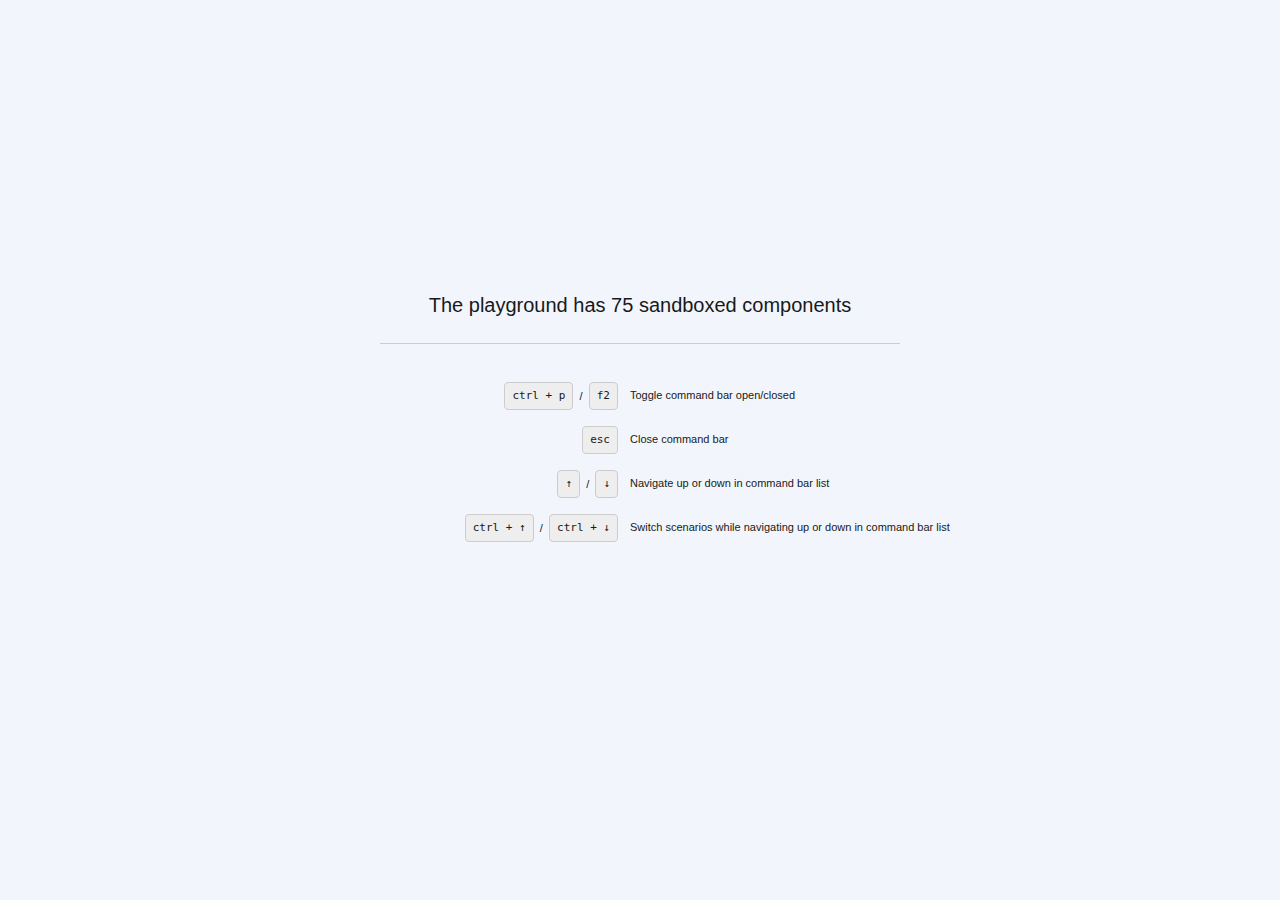
==== index.html @ bc9e176b "Very few files." ====
<!doctype html>
<html lang="en">
<head>
  <meta charset="utf-8">
  <title>HyperAnalysis</title>
  <base href="/">
  <meta name="viewport" content="width=device-width, initial-scale=1">
  <link rel="icon" type="image/x-icon" href="favicon.ico">
<link rel="stylesheet" href="styles.8447601041151b5f9703.css"></head>
<body class="mat-typography">
  <sgp-client-root></sgp-client-root>
<script src="runtime-es2015.0aa6ac2c20185da3904b.js" type="module"></script><script src="polyfills-es2015.1af6901a3f6eabd1901f.js" type="module"></script><script src="runtime-es5.d9209c611de2ffda9bab.js" nomodule></script><script src="polyfills-es5.841f0254848b43d83f77.js" nomodule></script><script src="main-es2015.170ff09599f9b5a8c7e7.js" type="module"></script><script src="main-es5.794067930bb0130ef8e1.js" nomodule></script></body>
</html>
---- styles.8447601041151b5f9703.css ----
@-webkit-keyframes cdk-text-field-autofill-start{/*!*/}@-webkit-keyframes cdk-text-field-autofill-end{/*!*/}.mat-fab.mat-accent,.mat-flat-button.mat-accent,.mat-mini-fab.mat-accent,.mat-raised-button.mat-accent{background-color:#ff4081}.mat-chip.mat-standard-chip.mat-chip-selected.mat-accent .mat-chip-remove{opacity:.4}.mat-datepicker-content.mat-accent .mat-calendar-body-today.mat-calendar-body-selected{box-shadow:inset 0 0 0 1px #fff}.mat-input-element{caret-color:#3f51b5;caret-color:#06c}.mat-accent .mat-input-element{caret-color:#ff4081}.mat-form-field-invalid .mat-input-element,.mat-warn .mat-input-element{caret-color:#f44336}.mat-progress-bar-background{fill:#c5cae9}.mat-progress-bar.mat-accent .mat-progress-bar-background{fill:#ff80ab;fill:#d7e1ff}.mat-progress-spinner circle,.mat-spinner circle{stroke:#3f51b5}.mat-progress-spinner.mat-accent circle,.mat-spinner.mat-accent circle{stroke:#ff4081}.mat-progress-spinner.mat-warn circle,.mat-spinner.mat-warn circle{stroke:#f44336}@font-face{font-family:"Material Icons";font-style:normal;font-weight:400;font-display:block;src:url(MaterialIcons.8286369c73f7c7765be2.ttf);src:url(MaterialIcons.57c4ce36971eea326ea8.woff2) format("woff2"),url(MaterialIcons.7298d6020101cb9ef42e.woff) format("woff"),url(MaterialIcons.8286369c73f7c7765be2.ttf) format("truetype")}@font-face{font-family:"Material Icons Outlined";font-style:normal;font-weight:400;font-display:block;src:url(MaterialIcons-Outlined.9ee4ea11f11291789586.ttf);src:url(MaterialIcons-Outlined.f8d6b2571048983570ce.woff2) format("woff2"),url(MaterialIcons-Outlined.c2e9d7f61a8c85e0aefc.woff) format("woff"),url(MaterialIcons-Outlined.9ee4ea11f11291789586.ttf) format("truetype")}@font-face{font-family:"Material Icons Round";font-style:normal;font-weight:400;font-display:block;src:url(MaterialIcons-Round.d19e65a481303a356c58.ttf);src:url(MaterialIcons-Round.45ad1b1cb310e392e76c.woff2) format("woff2"),url(MaterialIcons-Round.e732e223b532fe95ca40.woff) format("woff"),url(MaterialIcons-Round.d19e65a481303a356c58.ttf) format("truetype")}@font-face{font-family:"Material Icons Sharp";font-style:normal;font-weight:400;font-display:block;src:url(MaterialIcons-Sharp.b19cb20c43c5f1e9299f.ttf);src:url(MaterialIcons-Sharp.d061bd3c7361912f198d.woff2) format("woff2"),url(MaterialIcons-Sharp.66909157ae9c1cc17f4e.woff) format("woff"),url(MaterialIcons-Sharp.b19cb20c43c5f1e9299f.ttf) format("truetype")}@font-face{font-family:"Material Icons Two Tone";font-style:normal;font-weight:400;font-display:block;src:url(MaterialIcons-TwoTone.c85c086a39f9d0f9f425.ttf);src:url(MaterialIcons-TwoTone.be1a15043daeea1eb946.woff2) format("woff2"),url(MaterialIcons-TwoTone.2cd135959e522884d330.woff) format("woff"),url(MaterialIcons-TwoTone.c85c086a39f9d0f9f425.ttf) format("truetype")}.material-icons,.material-icons-outline,.material-icons-round,.material-icons-sharp,.material-icons-twotone{font-family:"Material Icons";font-weight:400;font-style:normal;font-size:24px;display:inline-block;line-height:1;text-transform:none;letter-spacing:normal;-ms-word-wrap:normal;word-wrap:normal;white-space:nowrap;direction:ltr;text-rendering:optimizeLegibility;-webkit-font-smoothing:antialiased;-moz-osx-font-smoothing:grayscale;position:relative}.material-icons-outline:before,.material-icons-round:before,.material-icons-sharp:before,.material-icons-twotone:before,.material-icons:before{position:absolute;left:0;right:0;top:0;bottom:0;opacity:.3}.material-icons-outline:after,.material-icons-round:after,.material-icons-sharp:after,.material-icons-twotone:after,.material-icons:after{opacity:1}.material-icons-outline{font-family:"Material Icons Outlined","Material Icons"}.material-icons-round{font-family:"Material Icons Round","Material Icons"}.material-icons-sharp{font-family:"Material Icons Sharp","Material Icons"}.material-icons-twotone{font-family:"Material Icons Two Tone","Material Icons"}.md-18{font-size:18px}.md-24{font-size:24px}.md-36{font-size:36px}.md-48{font-size:48px}.md-dark{color:rgba(0,0,0,.54)}.md-dark.md-inactive{color:rgba(0,0,0,.26)}.md-light{color:#fff}.md-light.md-inactive{color:rgba(255,255,255,.3)}.md-360:after{content:'\e000'}.md-3d_rotation:after{content:'\e001'}.md-4k:after{content:'\e002'}.md-4k:before{content:'\e003'}.md-ac_unit:after{content:'\e004'}.md-access_alarm:after{content:'\e005'}.md-access_alarm:before{content:'\e006'}.md-access_alarms:after{content:'\e007'}.md-access_alarms:before{content:'\e008'}.md-access_time:after{content:'\e009'}.md-access_time:before{content:'\e00a'}.md-accessibility:after{content:'\e00b'}.md-accessibility_new:after{content:'\e00c'}.md-accessible:after{content:'\e00d'}.md-accessible_forward:after{content:'\e00e'}.md-account_balance:after{content:'\e00f'}.md-account_balance:before{content:'\e010'}.md-account_balance_wallet:after{content:'\e011'}.md-account_balance_wallet:before{content:'\e012'}.md-account_box:after{content:'\e013'}.md-account_box:before{content:'\e014'}.md-account_circle:after{content:'\e015'}.md-account_circle:before{content:'\e016'}.md-account_tree:after{content:'\e017'}.md-account_tree:before{content:'\e018'}.md-adb:after{content:'\e019'}.md-add:after{content:'\e01a'}.md-add_a_photo:after{content:'\e01b'}.md-add_a_photo:before{content:'\e01c'}.md-add_alarm:after{content:'\e01d'}.md-add_alarm:before{content:'\e01e'}.md-add_alert:after{content:'\e01f'}.md-add_alert:before{content:'\e020'}.md-add_box:after{content:'\e021'}.md-add_box:before{content:'\e022'}.md-add_circle:after{content:'\e023'}.md-add_circle:before{content:'\e024'}.md-add_circle_outline:after{content:'\e025'}.md-add_comment:after{content:'\e026'}.md-add_comment:before{content:'\e027'}.md-add_location:after{content:'\e028'}.md-add_location:before{content:'\e029'}.md-add_photo_alternate:after{content:'\e02a'}.md-add_photo_alternate:before{content:'\e02b'}.md-add_shopping_cart:after{content:'\e02c'}.md-add_to_home_screen:after{content:'\e02d'}.md-add_to_photos:after{content:'\e02e'}.md-add_to_photos:before{content:'\e02f'}.md-add_to_queue:after{content:'\e030'}.md-add_to_queue:before{content:'\e031'}.md-adjust:after{content:'\e032'}.md-airline_seat_flat:after{content:'\e033'}.md-airline_seat_flat:before{content:'\e034'}.md-airline_seat_flat_angled:after{content:'\e035'}.md-airline_seat_flat_angled:before{content:'\e036'}.md-airline_seat_individual_suite:after{content:'\e037'}.md-airline_seat_individual_suite:before{content:'\e038'}.md-airline_seat_legroom_extra:after{content:'\e039'}.md-airline_seat_legroom_normal:after{content:'\e03a'}.md-airline_seat_legroom_reduced:after{content:'\e03b'}.md-airline_seat_recline_extra:after{content:'\e03c'}.md-airline_seat_recline_normal:after{content:'\e03d'}.md-airplanemode_active:after{content:'\e03e'}.md-airplanemode_inactive:after{content:'\e03f'}.md-airplay:after{content:'\e040'}.md-airport_shuttle:after{content:'\e041'}.md-airport_shuttle:before{content:'\e042'}.md-alarm:after{content:'\e043'}.md-alarm:before{content:'\e044'}.md-alarm_add:after{content:'\e045'}.md-alarm_add:before{content:'\e046'}.md-alarm_off:after{content:'\e047'}.md-alarm_on:after{content:'\e048'}.md-alarm_on:before{content:'\e049'}.md-album:after{content:'\e04a'}.md-album:before{content:'\e04b'}.md-all_inbox:after{content:'\e04c'}.md-all_inbox:before{content:'\e04d'}.md-all_inclusive:after{content:'\e04e'}.md-all_out:after{content:'\e04f'}.md-all_out:before{content:'\e050'}.md-alternate_email:after{content:'\e051'}.md-amp_stories:after{content:'\e053'}.md-amp_stories:before{content:'\e054'}.md-android:after{content:'\e055'}.md-announcement:after{content:'\e056'}.md-announcement:before{content:'\e057'}.md-apartment:after{content:'\e058'}.md-apps:after{content:'\e059'}.md-archive:after{content:'\e05a'}.md-archive:before{content:'\e05b'}.md-arrow_back:after{content:'\e05c'}.md-arrow_back_ios:after{content:'\e05d'}.md-arrow_downward:after{content:'\e05e'}.md-arrow_drop_down:after{content:'\e05f'}.md-arrow_drop_down_circle:after{content:'\e060'}.md-arrow_drop_down_circle:before{content:'\e061'}.md-arrow_drop_up:after{content:'\e062'}.md-arrow_forward:after{content:'\e063'}.md-arrow_forward_ios:after{content:'\e064'}.md-arrow_left:after{content:'\e065'}.md-arrow_right:after{content:'\e066'}.md-arrow_right_alt:after{content:'\e067'}.md-arrow_upward:after{content:'\e068'}.md-art_track:after{content:'\e069'}.md-aspect_ratio:after{content:'\e06a'}.md-aspect_ratio:before{content:'\e06b'}.md-assessment:after{content:'\e06c'}.md-assessment:before{content:'\e06d'}.md-assignment:after{content:'\e06e'}.md-assignment:before{content:'\e06f'}.md-assignment_ind:after{content:'\e070'}.md-assignment_ind:before{content:'\e071'}.md-assignment_late:after{content:'\e072'}.md-assignment_late:before{content:'\e073'}.md-assignment_return:after{content:'\e074'}.md-assignment_return:before{content:'\e075'}.md-assignment_returned:after{content:'\e076'}.md-assignment_returned:before{content:'\e077'}.md-assignment_turned_in:after{content:'\e078'}.md-assignment_turned_in:before{content:'\e079'}.md-assistant:after{content:'\e07a'}.md-assistant:before{content:'\e07b'}.md-assistant_photo:after{content:'\e07c'}.md-assistant_photo:before{content:'\e07d'}.md-atm:after{content:'\e07e'}.md-attach_file:after{content:'\e07f'}.md-attach_money:after{content:'\e080'}.md-attachment:after{content:'\e081'}.md-audiotrack:after{content:'\e082'}.md-audiotrack:before{content:'\e083'}.md-autorenew:after{content:'\e084'}.md-av_timer:after{content:'\e085'}.md-backspace:after{content:'\e086'}.md-backspace:before{content:'\e087'}.md-backup:after{content:'\e088'}.md-backup:before{content:'\e089'}.md-ballot:after{content:'\e08a'}.md-ballot:before{content:'\e08b'}.md-bar_chart:after{content:'\e08c'}.md-barcode:after{content:'\e08d'}.md-bathtub:after{content:'\e08e'}.md-bathtub:before{content:'\e08f'}.md-battery_20:after{content:'\e090'}.md-battery_20:before{content:'\e091'}.md-battery_30:after{content:'\e092'}.md-battery_30:before{content:'\e093'}.md-battery_50:after{content:'\e094'}.md-battery_50:before{content:'\e095'}.md-battery_60:after{content:'\e096'}.md-battery_60:before{content:'\e097'}.md-battery_80:after{content:'\e098'}.md-battery_80:before{content:'\e099'}.md-battery_90:after{content:'\e09a'}.md-battery_90:before{content:'\e09b'}.md-battery_alert:after{content:'\e09c'}.md-battery_charging_20:after{content:'\e09d'}.md-battery_charging_20:before{content:'\e09e'}.md-battery_charging_30:after{content:'\e09f'}.md-battery_charging_30:before{content:'\e0a0'}.md-battery_charging_50:after{content:'\e0a1'}.md-battery_charging_50:before{content:'\e0a2'}.md-battery_charging_60:after{content:'\e0a3'}.md-battery_charging_60:before{content:'\e0a4'}.md-battery_charging_80:after{content:'\e0a5'}.md-battery_charging_80:before{content:'\e0a6'}.md-battery_charging_90:after{content:'\e0a7'}.md-battery_charging_90:before{content:'\e0a8'}.md-battery_charging_full:after{content:'\e0a9'}.md-battery_full:after{content:'\e0aa'}.md-battery_std:after{content:'\e0ab'}.md-battery_unknown:after{content:'\e0ac'}.md-beach_access:after{content:'\e0ad'}.md-beach_access:before{content:'\e0ae'}.md-beenhere:after{content:'\e0af'}.md-beenhere:before{content:'\e0b0'}.md-block:after{content:'\e0b1'}.md-bluetooth:after{content:'\e0b2'}.md-bluetooth_audio:after{content:'\e0b3'}.md-bluetooth_connected:after{content:'\e0b4'}.md-bluetooth_disabled:after{content:'\e0b5'}.md-bluetooth_searching:after{content:'\e0b6'}.md-blur_circular:after{content:'\e0b7'}.md-blur_linear:after{content:'\e0b8'}.md-blur_off:after{content:'\e0b9'}.md-blur_on:after{content:'\e0ba'}.md-book:after{content:'\e0bb'}.md-book:before{content:'\e0bc'}.md-bookmark:after{content:'\e0bd'}.md-bookmark:before{content:'\e0be'}.md-bookmark_border:after{content:'\e0bf'}.md-bookmarks:after{content:'\e0c0'}.md-bookmarks:before{content:'\e0c1'}.md-border_all:after{content:'\e0c2'}.md-border_bottom:after{content:'\e0c3'}.md-border_clear:after{content:'\e0c4'}.md-border_color:after{content:'\e0c5'}.md-border_color:before{content:'\e0c6'}.md-border_horizontal:after{content:'\e0c7'}.md-border_inner:after{content:'\e0c8'}.md-border_left:after{content:'\e0c9'}.md-border_outer:after{content:'\e0ca'}.md-border_right:after{content:'\e0cb'}.md-border_style:after{content:'\e0cc'}.md-border_top:after{content:'\e0cd'}.md-border_vertical:after{content:'\e0ce'}.md-branding_watermark:after{content:'\e0cf'}.md-branding_watermark:before{content:'\e0d0'}.md-brightness_1:after{content:'\e0d1'}.md-brightness_1:before{content:'\e0d2'}.md-brightness_2:after{content:'\e0d3'}.md-brightness_2:before{content:'\e0d4'}.md-brightness_3:after{content:'\e0d5'}.md-brightness_3:before{content:'\e0d6'}.md-brightness_4:after{content:'\e0d7'}.md-brightness_4:before{content:'\e0d8'}.md-brightness_5:after{content:'\e0d9'}.md-brightness_5:before{content:'\e0da'}.md-brightness_6:after{content:'\e0db'}.md-brightness_6:before{content:'\e0dc'}.md-brightness_7:after{content:'\e0dd'}.md-brightness_7:before{content:'\e0de'}.md-brightness_auto:after{content:'\e0df'}.md-brightness_auto:before{content:'\e0e0'}.md-brightness_high:after{content:'\e0e1'}.md-brightness_high:before{content:'\e0e2'}.md-brightness_low:after{content:'\e0e3'}.md-brightness_low:before{content:'\e0e4'}.md-brightness_medium:after{content:'\e0e5'}.md-brightness_medium:before{content:'\e0e6'}.md-broken_image:after{content:'\e0e7'}.md-broken_image:before{content:'\e0e8'}.md-brush:after{content:'\e0e9'}.md-brush:before{content:'\e0ea'}.md-bubble_chart:after{content:'\e0eb'}.md-bubble_chart:before{content:'\e0ec'}.md-bug_report:after{content:'\e0ed'}.md-bug_report:before{content:'\e0ee'}.md-build:after{content:'\e0ef'}.md-build:before{content:'\e0f0'}.md-burst_mode:after{content:'\e0f1'}.md-burst_mode:before{content:'\e0f2'}.md-business:after{content:'\e0f3'}.md-business:before{content:'\e0f4'}.md-business_center:after{content:'\e0f5'}.md-business_center:before{content:'\e0f6'}.md-cached:after{content:'\e0f7'}.md-cake:after{content:'\e0f8'}.md-cake:before{content:'\e0f9'}.md-calendar_today:after{content:'\e0fa'}.md-calendar_today:before{content:'\e0fb'}.md-calendar_view_day:after{content:'\e0fc'}.md-calendar_view_day:before{content:'\e0fd'}.md-call:after{content:'\e0fe'}.md-call:before{content:'\e0ff'}.md-call_end:after{content:'\e100'}.md-call_end:before{content:'\e101'}.md-call_made:after{content:'\e102'}.md-call_merge:after{content:'\e103'}.md-call_missed:after{content:'\e104'}.md-call_missed_outgoing:after{content:'\e105'}.md-call_received:after{content:'\e106'}.md-call_split:after{content:'\e107'}.md-call_to_action:after{content:'\e108'}.md-call_to_action:before{content:'\e109'}.md-camera:after{content:'\e10a'}.md-camera:before{content:'\e10b'}.md-camera_alt:after{content:'\e10c'}.md-camera_alt:before{content:'\e10d'}.md-camera_enhance:after{content:'\e10e'}.md-camera_enhance:before{content:'\e10f'}.md-camera_front:after{content:'\e110'}.md-camera_front:before{content:'\e111'}.md-camera_rear:after{content:'\e112'}.md-camera_rear:before{content:'\e113'}.md-camera_roll:after{content:'\e114'}.md-camera_roll:before{content:'\e115'}.md-cancel:after{content:'\e116'}.md-cancel:before{content:'\e117'}.md-cancel_presentation:after{content:'\e118'}.md-cancel_presentation:before{content:'\e119'}.md-cancel_schedule_send:after{content:'\e11a'}.md-cancel_schedule_send:before{content:'\e11b'}.md-card_giftcard:after{content:'\e11c'}.md-card_giftcard:before{content:'\e11d'}.md-card_membership:after{content:'\e11e'}.md-card_membership:before{content:'\e11f'}.md-card_travel:after{content:'\e120'}.md-card_travel:before{content:'\e121'}.md-casino:after{content:'\e122'}.md-casino:before{content:'\e123'}.md-cast:after{content:'\e124'}.md-cast_connected:after{content:'\e125'}.md-cast_connected:before{content:'\e126'}.md-cast_for_education:after{content:'\e127'}.md-category:after{content:'\e128'}.md-category:before{content:'\e129'}.md-cell_wifi:after{content:'\e12a'}.md-cell_wifi:before{content:'\e12b'}.md-center_focus_strong:after{content:'\e12c'}.md-center_focus_strong:before{content:'\e12d'}.md-center_focus_weak:after{content:'\e12e'}.md-center_focus_weak:before{content:'\e12f'}.md-change_history:after{content:'\e130'}.md-change_history:before{content:'\e131'}.md-chat:after{content:'\e132'}.md-chat:before{content:'\e133'}.md-chat_bubble:after{content:'\e134'}.md-chat_bubble:before{content:'\e135'}.md-chat_bubble_outline:after{content:'\e136'}.md-check:after{content:'\e137'}.md-check_box:after{content:'\e138'}.md-check_box:before{content:'\e139'}.md-check_box_outline_blank:after{content:'\e13a'}.md-check_circle:after{content:'\e13b'}.md-check_circle:before{content:'\e13c'}.md-check_circle_outline:after{content:'\e13d'}.md-chevron_left:after{content:'\e13e'}.md-chevron_right:after{content:'\e13f'}.md-child_care:after{content:'\e140'}.md-child_care:before{content:'\e141'}.md-child_friendly:after{content:'\e142'}.md-child_friendly:before{content:'\e143'}.md-chrome_reader_mode:after{content:'\e144'}.md-chrome_reader_mode:before{content:'\e145'}.md-class:after{content:'\e146'}.md-class:before{content:'\e147'}.md-clear:after{content:'\e148'}.md-clear_all:after{content:'\e149'}.md-close:after{content:'\e14a'}.md-closed_caption:after{content:'\e14b'}.md-closed_caption:before{content:'\e14c'}.md-cloud:after{content:'\e14d'}.md-cloud:before{content:'\e14e'}.md-cloud_circle:after{content:'\e14f'}.md-cloud_circle:before{content:'\e150'}.md-cloud_done:after{content:'\e151'}.md-cloud_done:before{content:'\e152'}.md-cloud_download:after{content:'\e153'}.md-cloud_download:before{content:'\e154'}.md-cloud_off:after{content:'\e155'}.md-cloud_off:before{content:'\e156'}.md-cloud_queue:after{content:'\e157'}.md-cloud_queue:before{content:'\e158'}.md-cloud_upload:after{content:'\e159'}.md-cloud_upload:before{content:'\e15a'}.md-code:after{content:'\e15b'}.md-collections:after{content:'\e15c'}.md-collections:before{content:'\e15d'}.md-collections_bookmark:after{content:'\e15e'}.md-collections_bookmark:before{content:'\e15f'}.md-color_lens:after{content:'\e160'}.md-color_lens:before{content:'\e161'}.md-colorize:after{content:'\e162'}.md-colorize:before{content:'\e163'}.md-comment:after{content:'\e164'}.md-comment:before{content:'\e165'}.md-commute:after{content:'\e166'}.md-compare:after{content:'\e167'}.md-compare:before{content:'\e168'}.md-compare_arrows:after{content:'\e169'}.md-compass_calibration:after{content:'\e16a'}.md-compass_calibration:before{content:'\e16b'}.md-computer:after{content:'\e16c'}.md-computer:before{content:'\e16d'}.md-confirmation_number:after{content:'\e16e'}.md-confirmation_number:before{content:'\e16f'}.md-contact_mail:after{content:'\e170'}.md-contact_mail:before{content:'\e171'}.md-contact_phone:after{content:'\e172'}.md-contact_phone:before{content:'\e173'}.md-contact_support:after{content:'\e174'}.md-contact_support:before{content:'\e175'}.md-contactless:after{content:'\e176'}.md-contactless:before{content:'\e177'}.md-contacts:after{content:'\e178'}.md-contacts:before{content:'\e179'}.md-content_copy:after{content:'\e17a'}.md-content_copy:before{content:'\e17b'}.md-content_cut:after{content:'\e17c'}.md-content_cut:before{content:'\e17d'}.md-content_paste:after{content:'\e17e'}.md-content_paste:before{content:'\e17f'}.md-control_camera:after{content:'\e180'}.md-control_point:after{content:'\e181'}.md-control_point:before{content:'\e182'}.md-control_point_duplicate:after{content:'\e183'}.md-control_point_duplicate:before{content:'\e184'}.md-copyright:after{content:'\e185'}.md-copyright:before{content:'\e186'}.md-create:after{content:'\e187'}.md-create:before{content:'\e188'}.md-create_new_folder:after{content:'\e189'}.md-create_new_folder:before{content:'\e18a'}.md-credit_card:after{content:'\e18b'}.md-credit_card:before{content:'\e18c'}.md-crop:after{content:'\e18d'}.md-crop_16_9:after{content:'\e18e'}.md-crop_3_2:after{content:'\e18f'}.md-crop_5_4:after{content:'\e190'}.md-crop_7_5:after{content:'\e191'}.md-crop_din:after{content:'\e192'}.md-crop_free:after{content:'\e193'}.md-crop_landscape:after{content:'\e194'}.md-crop_original:after{content:'\e195'}.md-crop_portrait:after{content:'\e196'}.md-crop_rotate:after{content:'\e197'}.md-crop_square:after{content:'\e198'}.md-dashboard:after{content:'\e199'}.md-dashboard:before{content:'\e19a'}.md-data_usage:after{content:'\e19b'}.md-date_range:after{content:'\e19c'}.md-date_range:before{content:'\e19d'}.md-deck:after{content:'\e19e'}.md-deck:before{content:'\e19f'}.md-dehaze:after{content:'\e1a0'}.md-delete:after{content:'\e1a1'}.md-delete:before{content:'\e1a2'}.md-delete_forever:after{content:'\e1a3'}.md-delete_forever:before{content:'\e1a4'}.md-delete_outline:after{content:'\e1a5'}.md-delete_sweep:after{content:'\e1a6'}.md-delete_sweep:before{content:'\e1a7'}.md-departure_board:after{content:'\e1a8'}.md-departure_board:before{content:'\e1a9'}.md-description:after{content:'\e1aa'}.md-description:before{content:'\e1ab'}.md-desktop_access_disabled:after{content:'\e1ac'}.md-desktop_access_disabled:before{content:'\e1ad'}.md-desktop_mac:after{content:'\e1ae'}.md-desktop_mac:before{content:'\e1af'}.md-desktop_windows:after{content:'\e1b0'}.md-desktop_windows:before{content:'\e1b1'}.md-details:after{content:'\e1b2'}.md-details:before{content:'\e1b3'}.md-developer_board:after{content:'\e1b4'}.md-developer_board:before{content:'\e1b5'}.md-developer_mode:after{content:'\e1b6'}.md-device_hub:after{content:'\e1b7'}.md-device_unknown:after{content:'\e1b8'}.md-device_unknown:before{content:'\e1b9'}.md-devices:after{content:'\e1ba'}.md-devices:before{content:'\e1bb'}.md-devices_other:after{content:'\e1bc'}.md-devices_other:before{content:'\e1bd'}.md-dialer_sip:after{content:'\e1be'}.md-dialer_sip:before{content:'\e1bf'}.md-dialpad:after{content:'\e1c0'}.md-directions:after{content:'\e1c1'}.md-directions:before{content:'\e1c2'}.md-directions_bike:after{content:'\e1c3'}.md-directions_boat:after{content:'\e1c4'}.md-directions_boat:before{content:'\e1c5'}.md-directions_bus:after{content:'\e1c6'}.md-directions_bus:before{content:'\e1c7'}.md-directions_car:after{content:'\e1c8'}.md-directions_car:before{content:'\e1c9'}.md-directions_railway:after{content:'\e1ca'}.md-directions_railway:before{content:'\e1cb'}.md-directions_run:after{content:'\e1cc'}.md-directions_subway:after{content:'\e1cd'}.md-directions_subway:before{content:'\e1ce'}.md-directions_transit:after{content:'\e1cf'}.md-directions_transit:before{content:'\e1d0'}.md-directions_walk:after{content:'\e1d1'}.md-disc_full:after{content:'\e1d2'}.md-disc_full:before{content:'\e1d3'}.md-divide:after{content:'\e1d4'}.md-divide:before{content:'\e1d5'}.md-dns:after{content:'\e1d6'}.md-dns:before{content:'\e1d7'}.md-do_not_disturb:after{content:'\e1d8'}.md-do_not_disturb:before{content:'\e1d9'}.md-do_not_disturb_alt:after{content:'\e1da'}.md-do_not_disturb_alt:before{content:'\e1db'}.md-do_not_disturb_off:after{content:'\e1dc'}.md-do_not_disturb_off:before{content:'\e1dd'}.md-dock:after{content:'\e1de'}.md-dock:before{content:'\e1df'}.md-domain:after{content:'\e1e0'}.md-domain:before{content:'\e1e1'}.md-domain_disabled:after{content:'\e1e2'}.md-domain_disabled:before{content:'\e1e3'}.md-done:after{content:'\e1e4'}.md-done_all:after{content:'\e1e5'}.md-done_outline:after{content:'\e1e6'}.md-donut_large:after{content:'\e1e7'}.md-donut_small:after{content:'\e1e8'}.md-donut_small:before{content:'\e1e9'}.md-double_arrow:after{content:'\e1ea'}.md-drafts:after{content:'\e1eb'}.md-drafts:before{content:'\e1ec'}.md-drag_handle:after{content:'\e1ed'}.md-drag_indicator:after{content:'\e1ee'}.md-drive_eta:after{content:'\e1ef'}.md-drive_eta:before{content:'\e1f0'}.md-duo:after{content:'\e1f1'}.md-dvr:after{content:'\e1f2'}.md-dvr:before{content:'\e1f3'}.md-dynamic_feed:after{content:'\e1f4'}.md-dynamic_feed:before{content:'\e1f5'}.md-eco:after{content:'\e1f6'}.md-eco:before{content:'\e1f7'}.md-edit:after{content:'\e1f8'}.md-edit:before{content:'\e1f9'}.md-edit_attributes:after{content:'\e1fa'}.md-edit_attributes:before{content:'\e1fb'}.md-edit_location:after{content:'\e1fc'}.md-edit_location:before{content:'\e1fd'}.md-eject:after{content:'\e1fe'}.md-eject:before{content:'\e1ff'}.md-email:after{content:'\e200'}.md-email:before{content:'\e201'}.md-emoji_emotions:after{content:'\e202'}.md-emoji_emotions:before{content:'\e203'}.md-emoji_events:after{content:'\e204'}.md-emoji_events:before{content:'\e205'}.md-emoji_flags:after{content:'\e206'}.md-emoji_flags:before{content:'\e207'}.md-emoji_food_beverage:after{content:'\e208'}.md-emoji_food_beverage:before{content:'\e209'}.md-emoji_nature:after{content:'\e20a'}.md-emoji_nature:before{content:'\e20b'}.md-emoji_objects:after{content:'\e20c'}.md-emoji_objects:before{content:'\e20d'}.md-emoji_people:after{content:'\e20e'}.md-emoji_symbols:after{content:'\e20f'}.md-emoji_transportation:after{content:'\e210'}.md-enhanced_encryption:after{content:'\e211'}.md-enhanced_encryption:before{content:'\e212'}.md-equalizer:after{content:'\e213'}.md-equals:after{content:'\e214'}.md-error:after{content:'\e215'}.md-error:before{content:'\e216'}.md-error_outline:after{content:'\e217'}.md-euro:after{content:'\e218'}.md-euro_symbol:after{content:'\e219'}.md-ev_station:after{content:'\e21a'}.md-ev_station:before{content:'\e21b'}.md-event:after{content:'\e21c'}.md-event:before{content:'\e21d'}.md-event_available:after{content:'\e21e'}.md-event_available:before{content:'\e21f'}.md-event_busy:after{content:'\e220'}.md-event_busy:before{content:'\e221'}.md-event_note:after{content:'\e222'}.md-event_note:before{content:'\e223'}.md-event_seat:after{content:'\e224'}.md-event_seat:before{content:'\e225'}.md-exit_to_app:after{content:'\e226'}.md-expand_less:after{content:'\e227'}.md-expand_more:after{content:'\e228'}.md-explicit:after{content:'\e229'}.md-explicit:before{content:'\e22a'}.md-explore:after{content:'\e22b'}.md-explore:before{content:'\e22c'}.md-explore_off:after{content:'\e22d'}.md-explore_off:before{content:'\e22e'}.md-exposure:after{content:'\e22f'}.md-exposure:before{content:'\e230'}.md-exposure_neg_1:after{content:'\e231'}.md-exposure_neg_2:after{content:'\e232'}.md-exposure_plus_1:after{content:'\e233'}.md-exposure_plus_2:after{content:'\e234'}.md-exposure_zero:after{content:'\e235'}.md-extension:after{content:'\e236'}.md-extension:before{content:'\e237'}.md-face:after{content:'\e238'}.md-face:before{content:'\e239'}.md-fast_forward:after{content:'\e23a'}.md-fast_forward:before{content:'\e23b'}.md-fast_rewind:after{content:'\e23c'}.md-fast_rewind:before{content:'\e23d'}.md-fastfood:after{content:'\e23e'}.md-fastfood:before{content:'\e23f'}.md-favorite:after{content:'\e240'}.md-favorite:before{content:'\e241'}.md-favorite_border:after{content:'\e242'}.md-featured_play_list:after{content:'\e243'}.md-featured_play_list:before{content:'\e244'}.md-featured_video:after{content:'\e245'}.md-featured_video:before{content:'\e246'}.md-feedback:after{content:'\e247'}.md-feedback:before{content:'\e248'}.md-fiber_dvr:after{content:'\e249'}.md-fiber_dvr:before{content:'\e24a'}.md-fiber_manual_record:after{content:'\e24b'}.md-fiber_manual_record:before{content:'\e24c'}.md-fiber_new:after{content:'\e24d'}.md-fiber_new:before{content:'\e24e'}.md-fiber_pin:after{content:'\e24f'}.md-fiber_pin:before{content:'\e250'}.md-fiber_smart_record:after{content:'\e251'}.md-fiber_smart_record:before{content:'\e252'}.md-file_copy:after{content:'\e253'}.md-file_copy:before{content:'\e254'}.md-file_upload:after{content:'\e255'}.md-file_upload:before{content:'\e256'}.md-filter:after{content:'\e257'}.md-filter:before{content:'\e258'}.md-filter_1:after{content:'\e259'}.md-filter_1:before{content:'\e25a'}.md-filter_2:after{content:'\e25b'}.md-filter_2:before{content:'\e25c'}.md-filter_3:after{content:'\e25d'}.md-filter_3:before{content:'\e25e'}.md-filter_4:after{content:'\e25f'}.md-filter_4:before{content:'\e260'}.md-filter_5:after{content:'\e261'}.md-filter_5:before{content:'\e262'}.md-filter_6:after{content:'\e263'}.md-filter_6:before{content:'\e264'}.md-filter_7:after{content:'\e265'}.md-filter_7:before{content:'\e266'}.md-filter_8:after{content:'\e267'}.md-filter_8:before{content:'\e268'}.md-filter_9:after{content:'\e269'}.md-filter_9:before{content:'\e26a'}.md-filter_9_plus:after{content:'\e26b'}.md-filter_9_plus:before{content:'\e26c'}.md-filter_b_and_w:after{content:'\e26d'}.md-filter_b_and_w:before{content:'\e26e'}.md-filter_center_focus:after{content:'\e26f'}.md-filter_drama:after{content:'\e270'}.md-filter_drama:before{content:'\e271'}.md-filter_frames:after{content:'\e272'}.md-filter_frames:before{content:'\e273'}.md-filter_hdr:after{content:'\e274'}.md-filter_hdr:before{content:'\e275'}.md-filter_list:after{content:'\e276'}.md-filter_none:after{content:'\e277'}.md-filter_none:before{content:'\e278'}.md-filter_tilt_shift:after{content:'\e279'}.md-filter_vintage:after{content:'\e27a'}.md-filter_vintage:before{content:'\e27b'}.md-find_in_page:after{content:'\e27c'}.md-find_in_page:before{content:'\e27d'}.md-find_replace:after{content:'\e27e'}.md-fingerprint:after{content:'\e27f'}.md-fireplace:after{content:'\e280'}.md-fireplace:before{content:'\e281'}.md-first_page:after{content:'\e282'}.md-fitness_center:after{content:'\e283'}.md-flag:after{content:'\e284'}.md-flag:before{content:'\e285'}.md-flare:after{content:'\e286'}.md-flash_auto:after{content:'\e287'}.md-flash_off:after{content:'\e288'}.md-flash_on:after{content:'\e289'}.md-flight:after{content:'\e28a'}.md-flight_land:after{content:'\e28b'}.md-flight_takeoff:after{content:'\e28c'}.md-flip:after{content:'\e28d'}.md-flip_camera_android:after{content:'\e28e'}.md-flip_camera_android:before{content:'\e28f'}.md-flip_camera_ios:after{content:'\e290'}.md-flip_camera_ios:before{content:'\e291'}.md-flip_to_back:after{content:'\e292'}.md-flip_to_front:after{content:'\e293'}.md-folder:after{content:'\e294'}.md-folder:before{content:'\e295'}.md-folder_open:after{content:'\e296'}.md-folder_open:before{content:'\e297'}.md-folder_shared:after{content:'\e298'}.md-folder_shared:before{content:'\e299'}.md-folder_special:after{content:'\e29a'}.md-folder_special:before{content:'\e29b'}.md-font_download:after{content:'\e29c'}.md-font_download:before{content:'\e29d'}.md-format_align_center:after{content:'\e29e'}.md-format_align_justify:after{content:'\e29f'}.md-format_align_left:after{content:'\e2a0'}.md-format_align_right:after{content:'\e2a1'}.md-format_bold:after{content:'\e2a2'}.md-format_clear:after{content:'\e2a3'}.md-format_color_fill:after{content:'\e2a4'}.md-format_color_fill:before{content:'\e2a5'}.md-format_color_reset:after{content:'\e2a6'}.md-format_color_reset:before{content:'\e2a7'}.md-format_color_text:after{content:'\e2a8'}.md-format_color_text:before{content:'\e2a9'}.md-format_indent_decrease:after{content:'\e2aa'}.md-format_indent_increase:after{content:'\e2ab'}.md-format_italic:after{content:'\e2ac'}.md-format_line_spacing:after{content:'\e2ad'}.md-format_list_bulleted:after{content:'\e2ae'}.md-format_list_numbered:after{content:'\e2af'}.md-format_list_numbered_rtl:after{content:'\e2b0'}.md-format_paint:after{content:'\e2b1'}.md-format_paint:before{content:'\e2b2'}.md-format_quote:after{content:'\e2b3'}.md-format_quote:before{content:'\e2b4'}.md-format_shapes:after{content:'\e2b5'}.md-format_shapes:before{content:'\e2b6'}.md-format_size:after{content:'\e2b7'}.md-format_strikethrough:after{content:'\e2b8'}.md-format_textdirection_l_to_r:after{content:'\e2b9'}.md-format_textdirection_l_to_r:before{content:'\e2ba'}.md-format_textdirection_r_to_l:after{content:'\e2bb'}.md-format_textdirection_r_to_l:before{content:'\e2bc'}.md-format_underlined:after{content:'\e2bd'}.md-forum:after{content:'\e2be'}.md-forum:before{content:'\e2bf'}.md-forward:after{content:'\e2c0'}.md-forward:before{content:'\e2c1'}.md-forward_10:after{content:'\e2c2'}.md-forward_30:after{content:'\e2c3'}.md-forward_5:after{content:'\e2c4'}.md-free_breakfast:after{content:'\e2c5'}.md-free_breakfast:before{content:'\e2c6'}.md-fullscreen:after{content:'\e2c7'}.md-fullscreen_exit:after{content:'\e2c8'}.md-functions:after{content:'\e2c9'}.md-g_translate:after{content:'\e2ca'}.md-gamepad:after{content:'\e2cb'}.md-gamepad:before{content:'\e2cc'}.md-games:after{content:'\e2cd'}.md-games:before{content:'\e2ce'}.md-gavel:after{content:'\e2cf'}.md-gesture:after{content:'\e2d0'}.md-get_app:after{content:'\e2d1'}.md-get_app:before{content:'\e2d2'}.md-gif:after{content:'\e2d3'}.md-golf_course:after{content:'\e2d5'}.md-golf_course:before{content:'\e2d6'}.md-gps_fixed:after{content:'\e2d7'}.md-gps_fixed:before{content:'\e2d8'}.md-gps_not_fixed:after{content:'\e2d9'}.md-gps_off:after{content:'\e2da'}.md-grade:after{content:'\e2db'}.md-grade:before{content:'\e2dc'}.md-gradient:after{content:'\e2dd'}.md-grain:after{content:'\e2de'}.md-graphic_eq:after{content:'\e2df'}.md-greater_than:after{content:'\e2e0'}.md-greater_than_equal:after{content:'\e2e1'}.md-grid_off:after{content:'\e2e2'}.md-grid_off:before{content:'\e2e3'}.md-grid_on:after{content:'\e2e4'}.md-grid_on:before{content:'\e2e5'}.md-group:after{content:'\e2e6'}.md-group:before{content:'\e2e7'}.md-group_add:after{content:'\e2e8'}.md-group_add:before{content:'\e2e9'}.md-group_work:after{content:'\e2ea'}.md-group_work:before{content:'\e2eb'}.md-hd:after{content:'\e2ec'}.md-hd:before{content:'\e2ed'}.md-hdr_off:after{content:'\e2ee'}.md-hdr_on:after{content:'\e2ef'}.md-hdr_strong:after{content:'\e2f0'}.md-hdr_strong:before{content:'\e2f1'}.md-hdr_weak:after{content:'\e2f2'}.md-hdr_weak:before{content:'\e2f3'}.md-headset:after{content:'\e2f4'}.md-headset:before{content:'\e2f5'}.md-headset_mic:after{content:'\e2f6'}.md-headset_mic:before{content:'\e2f7'}.md-healing:after{content:'\e2f8'}.md-healing:before{content:'\e2f9'}.md-hearing:after{content:'\e2fa'}.md-height:after{content:'\e2fb'}.md-help:after{content:'\e2fc'}.md-help:before{content:'\e2fd'}.md-help_outline:after{content:'\e2fe'}.md-high_quality:after{content:'\e2ff'}.md-high_quality:before{content:'\e300'}.md-highlight:after{content:'\e301'}.md-highlight:before{content:'\e302'}.md-highlight_off:after{content:'\e303'}.md-highlight_off:before{content:'\e304'}.md-history:after{content:'\e305'}.md-home:after{content:'\e306'}.md-home:before{content:'\e307'}.md-home_work:after{content:'\e308'}.md-home_work:before{content:'\e309'}.md-horizontal_split:after{content:'\e30a'}.md-horizontal_split:before{content:'\e30b'}.md-hot_tub:after{content:'\e30c'}.md-hotel:after{content:'\e30d'}.md-hotel:before{content:'\e30e'}.md-hourglass_empty:after{content:'\e30f'}.md-hourglass_full:after{content:'\e310'}.md-hourglass_full:before{content:'\e311'}.md-house:after{content:'\e312'}.md-house:before{content:'\e313'}.md-how_to_reg:after{content:'\e314'}.md-how_to_reg:before{content:'\e315'}.md-how_to_vote:after{content:'\e316'}.md-how_to_vote:before{content:'\e317'}.md-http:after{content:'\e318'}.md-https:after{content:'\e319'}.md-https:before{content:'\e31a'}.md-image:after{content:'\e31b'}.md-image:before{content:'\e31c'}.md-image_aspect_ratio:after{content:'\e31d'}.md-image_aspect_ratio:before{content:'\e31e'}.md-image_search:after{content:'\e31f'}.md-image_search:before{content:'\e320'}.md-import_contacts:after{content:'\e321'}.md-import_contacts:before{content:'\e322'}.md-import_export:after{content:'\e323'}.md-important_devices:after{content:'\e324'}.md-important_devices:before{content:'\e325'}.md-inbox:after{content:'\e326'}.md-inbox:before{content:'\e327'}.md-indeterminate_check_box:after{content:'\e328'}.md-indeterminate_check_box:before{content:'\e329'}.md-info:after{content:'\e32a'}.md-info:before{content:'\e32b'}.md-input:after{content:'\e32c'}.md-insert_chart:after{content:'\e32d'}.md-insert_chart:before{content:'\e32e'}.md-insert_chart_outlined:after{content:'\e32f'}.md-insert_comment:after{content:'\e330'}.md-insert_comment:before{content:'\e331'}.md-insert_drive_file:after{content:'\e332'}.md-insert_drive_file:before{content:'\e333'}.md-insert_emoticon:after{content:'\e334'}.md-insert_emoticon:before{content:'\e335'}.md-insert_invitation:after{content:'\e336'}.md-insert_invitation:before{content:'\e337'}.md-insert_link:after{content:'\e338'}.md-insert_photo:after{content:'\e339'}.md-insert_photo:before{content:'\e33a'}.md-invert_colors:after{content:'\e33b'}.md-invert_colors:before{content:'\e33c'}.md-invert_colors_off:after{content:'\e33d'}.md-invert_colors_off:before{content:'\e33e'}.md-iso:after{content:'\e33f'}.md-iso:before{content:'\e340'}.md-keyboard:after{content:'\e341'}.md-keyboard:before{content:'\e342'}.md-keyboard_arrow_down:after{content:'\e343'}.md-keyboard_arrow_left:after{content:'\e344'}.md-keyboard_arrow_right:after{content:'\e345'}.md-keyboard_arrow_up:after{content:'\e346'}.md-keyboard_backspace:after{content:'\e347'}.md-keyboard_capslock:after{content:'\e348'}.md-keyboard_hide:after{content:'\e349'}.md-keyboard_hide:before{content:'\e34a'}.md-keyboard_return:after{content:'\e34b'}.md-keyboard_tab:after{content:'\e34c'}.md-keyboard_voice:after{content:'\e34d'}.md-keyboard_voice:before{content:'\e34e'}.md-king_bed:after{content:'\e34f'}.md-king_bed:before{content:'\e350'}.md-kitchen:after{content:'\e351'}.md-kitchen:before{content:'\e352'}.md-label:after{content:'\e353'}.md-label:before{content:'\e354'}.md-label_important:after{content:'\e355'}.md-label_important:before{content:'\e356'}.md-label_off:after{content:'\e357'}.md-label_off:before{content:'\e358'}.md-landscape:after{content:'\e359'}.md-landscape:before{content:'\e35a'}.md-language:after{content:'\e35b'}.md-language:before{content:'\e35c'}.md-laptop:after{content:'\e35d'}.md-laptop:before{content:'\e35e'}.md-laptop_chromebook:after{content:'\e35f'}.md-laptop_chromebook:before{content:'\e360'}.md-laptop_mac:after{content:'\e361'}.md-laptop_mac:before{content:'\e362'}.md-laptop_windows:after{content:'\e363'}.md-laptop_windows:before{content:'\e364'}.md-last_page:after{content:'\e365'}.md-launch:after{content:'\e366'}.md-layers:after{content:'\e367'}.md-layers:before{content:'\e368'}.md-layers_clear:after{content:'\e369'}.md-layers_clear:before{content:'\e36a'}.md-leak_add:after{content:'\e36b'}.md-leak_remove:after{content:'\e36c'}.md-lens:after{content:'\e36d'}.md-lens:before{content:'\e36e'}.md-less_than:after{content:'\e36f'}.md-less_than_equal:after{content:'\e370'}.md-library_add:after{content:'\e371'}.md-library_add:before{content:'\e372'}.md-library_books:after{content:'\e373'}.md-library_books:before{content:'\e374'}.md-library_music:after{content:'\e375'}.md-library_music:before{content:'\e376'}.md-lightbulb:after{content:'\e377'}.md-lightbulb:before{content:'\e378'}.md-line_style:after{content:'\e379'}.md-line_weight:after{content:'\e37a'}.md-linear_scale:after{content:'\e37b'}.md-link:after{content:'\e37c'}.md-link_off:after{content:'\e37e'}.md-linked_camera:after{content:'\e37f'}.md-linked_camera:before{content:'\e380'}.md-list:after{content:'\e381'}.md-list_alt:after{content:'\e382'}.md-list_alt:before{content:'\e383'}.md-live_help:after{content:'\e384'}.md-live_help:before{content:'\e385'}.md-live_tv:after{content:'\e386'}.md-live_tv:before{content:'\e387'}.md-local_activity:after{content:'\e388'}.md-local_activity:before{content:'\e389'}.md-local_airport:after{content:'\e38a'}.md-local_atm:after{content:'\e38b'}.md-local_atm:before{content:'\e38c'}.md-local_bar:after{content:'\e38d'}.md-local_bar:before{content:'\e38e'}.md-local_cafe:after{content:'\e38f'}.md-local_cafe:before{content:'\e390'}.md-local_car_wash:after{content:'\e391'}.md-local_car_wash:before{content:'\e392'}.md-local_convenience_store:after{content:'\e393'}.md-local_convenience_store:before{content:'\e394'}.md-local_dining:after{content:'\e395'}.md-local_drink:after{content:'\e396'}.md-local_drink:before{content:'\e397'}.md-local_florist:after{content:'\e398'}.md-local_florist:before{content:'\e399'}.md-local_gas_station:after{content:'\e39a'}.md-local_gas_station:before{content:'\e39b'}.md-local_grocery_store:after{content:'\e39c'}.md-local_grocery_store:before{content:'\e39d'}.md-local_hospital:after{content:'\e39e'}.md-local_hospital:before{content:'\e39f'}.md-local_hotel:after{content:'\e3a0'}.md-local_hotel:before{content:'\e3a1'}.md-local_laundry_service:after{content:'\e3a2'}.md-local_laundry_service:before{content:'\e3a3'}.md-local_library:after{content:'\e3a4'}.md-local_library:before{content:'\e3a5'}.md-local_mall:after{content:'\e3a6'}.md-local_mall:before{content:'\e3a7'}.md-local_movies:after{content:'\e3a8'}.md-local_movies:before{content:'\e3a9'}.md-local_offer:after{content:'\e3aa'}.md-local_offer:before{content:'\e3ab'}.md-local_parking:after{content:'\e3ac'}.md-local_pharmacy:after{content:'\e3ad'}.md-local_pharmacy:before{content:'\e3ae'}.md-local_phone:after{content:'\e3af'}.md-local_phone:before{content:'\e3b0'}.md-local_pizza:after{content:'\e3b1'}.md-local_pizza:before{content:'\e3b2'}.md-local_play:after{content:'\e3b3'}.md-local_play:before{content:'\e3b4'}.md-local_post_office:after{content:'\e3b5'}.md-local_post_office:before{content:'\e3b6'}.md-local_printshop:after{content:'\e3b7'}.md-local_printshop:before{content:'\e3b8'}.md-local_see:after{content:'\e3b9'}.md-local_see:before{content:'\e3ba'}.md-local_shipping:after{content:'\e3bb'}.md-local_shipping:before{content:'\e3bc'}.md-local_taxi:after{content:'\e3bd'}.md-local_taxi:before{content:'\e3be'}.md-location_city:after{content:'\e3bf'}.md-location_disabled:after{content:'\e3c0'}.md-location_off:after{content:'\e3c1'}.md-location_on:after{content:'\e3c2'}.md-location_on:before{content:'\e3c3'}.md-location_searching:after{content:'\e3c4'}.md-lock:after{content:'\e3c5'}.md-lock:before{content:'\e3c6'}.md-lock_open:after{content:'\e3c7'}.md-lock_open:before{content:'\e3c8'}.md-log_in:after{content:'\e3c9'}.md-log_out:after{content:'\e3ca'}.md-looks:after{content:'\e3cb'}.md-looks_3:after{content:'\e3cc'}.md-looks_3:before{content:'\e3cd'}.md-looks_4:after{content:'\e3ce'}.md-looks_4:before{content:'\e3cf'}.md-looks_5:after{content:'\e3d0'}.md-looks_5:before{content:'\e3d1'}.md-looks_6:after{content:'\e3d2'}.md-looks_6:before{content:'\e3d3'}.md-looks_one:after{content:'\e3d4'}.md-looks_one:before{content:'\e3d5'}.md-looks_two:after{content:'\e3d6'}.md-looks_two:before{content:'\e3d7'}.md-loop:after{content:'\e3d8'}.md-loupe:after{content:'\e3d9'}.md-loupe:before{content:'\e3da'}.md-low_priority:after{content:'\e3db'}.md-loyalty:after{content:'\e3dc'}.md-loyalty:before{content:'\e3dd'}.md-mail:after{content:'\e3de'}.md-mail:before{content:'\e3df'}.md-mail_outline:after{content:'\e3e0'}.md-map:after{content:'\e3e1'}.md-map:before{content:'\e3e2'}.md-markunread:after{content:'\e3e3'}.md-markunread:before{content:'\e3e4'}.md-markunread_mailbox:after{content:'\e3e5'}.md-markunread_mailbox:before{content:'\e3e6'}.md-maximize:after{content:'\e3e7'}.md-meeting_room:after{content:'\e3e8'}.md-meeting_room:before{content:'\e3e9'}.md-memory:after{content:'\e3ea'}.md-memory:before{content:'\e3eb'}.md-menu:after{content:'\e3ec'}.md-menu_book:after{content:'\e3ed'}.md-menu_book:before{content:'\e3ee'}.md-menu_open:after{content:'\e3ef'}.md-merge_type:after{content:'\e3f0'}.md-message:after{content:'\e3f1'}.md-message:before{content:'\e3f2'}.md-mic:after{content:'\e3f3'}.md-mic:before{content:'\e3f4'}.md-mic_none:after{content:'\e3f5'}.md-mic_none:before{content:'\e3f6'}.md-mic_off:after{content:'\e3f7'}.md-mic_off:before{content:'\e3f8'}.md-minimize:after{content:'\e3f9'}.md-minus:after{content:'\e3fa'}.md-missed_video_call:after{content:'\e3fb'}.md-missed_video_call:before{content:'\e3fc'}.md-mms:after{content:'\e3fd'}.md-mms:before{content:'\e3fe'}.md-mobile_friendly:after{content:'\e3ff'}.md-mobile_off:after{content:'\e400'}.md-mobile_screen_share:after{content:'\e401'}.md-mobile_screen_share:before{content:'\e402'}.md-mode_comment:after{content:'\e403'}.md-mode_comment:before{content:'\e404'}.md-monetization_on:after{content:'\e405'}.md-monetization_on:before{content:'\e406'}.md-money:after{content:'\e407'}.md-money:before{content:'\e408'}.md-money_off:after{content:'\e409'}.md-monochrome_photos:after{content:'\e40a'}.md-monochrome_photos:before{content:'\e40b'}.md-mood:after{content:'\e40c'}.md-mood:before{content:'\e40d'}.md-mood_bad:after{content:'\e40e'}.md-mood_bad:before{content:'\e40f'}.md-more:after{content:'\e410'}.md-more:before{content:'\e411'}.md-more_horiz:after{content:'\e412'}.md-more_vert:after{content:'\e413'}.md-motorcycle:after{content:'\e414'}.md-motorcycle:before{content:'\e415'}.md-mouse:after{content:'\e416'}.md-mouse:before{content:'\e417'}.md-move_to_inbox:after{content:'\e418'}.md-move_to_inbox:before{content:'\e419'}.md-movie:after{content:'\e41a'}.md-movie:before{content:'\e41b'}.md-movie_creation:after{content:'\e41c'}.md-movie_creation:before{content:'\e41d'}.md-movie_filter:after{content:'\e41e'}.md-movie_filter:before{content:'\e41f'}.md-multiline_chart:after{content:'\e420'}.md-museum:after{content:'\e421'}.md-museum:before{content:'\e422'}.md-music_note:after{content:'\e423'}.md-music_note:before{content:'\e424'}.md-music_off:after{content:'\e425'}.md-music_off:before{content:'\e426'}.md-music_video:after{content:'\e427'}.md-music_video:before{content:'\e428'}.md-my_location:after{content:'\e429'}.md-my_location:before{content:'\e42a'}.md-nature:after{content:'\e42b'}.md-nature:before{content:'\e42c'}.md-nature_people:after{content:'\e42d'}.md-nature_people:before{content:'\e42e'}.md-navigate_before:after{content:'\e42f'}.md-navigate_next:after{content:'\e430'}.md-navigation:after{content:'\e431'}.md-navigation:before{content:'\e432'}.md-near_me:after{content:'\e433'}.md-near_me:before{content:'\e434'}.md-network_cell:after{content:'\e435'}.md-network_cell:before{content:'\e436'}.md-network_check:after{content:'\e437'}.md-network_locked:after{content:'\e438'}.md-network_wifi:after{content:'\e439'}.md-network_wifi:before{content:'\e43a'}.md-new_releases:after{content:'\e43b'}.md-new_releases:before{content:'\e43c'}.md-next_week:after{content:'\e43d'}.md-next_week:before{content:'\e43e'}.md-nfc:after{content:'\e43f'}.md-nights_stay:after{content:'\e440'}.md-nights_stay:before{content:'\e441'}.md-no_encryption:after{content:'\e442'}.md-no_encryption:before{content:'\e443'}.md-no_meeting_room:after{content:'\e444'}.md-no_meeting_room:before{content:'\e445'}.md-no_sim:after{content:'\e446'}.md-no_sim:before{content:'\e447'}.md-not_equal:after{content:'\e448'}.md-not_interested:after{content:'\e449'}.md-not_listed_location:after{content:'\e44a'}.md-not_listed_location:before{content:'\e44b'}.md-note:after{content:'\e44c'}.md-note:before{content:'\e44d'}.md-note_add:after{content:'\e44e'}.md-note_add:before{content:'\e44f'}.md-notes:after{content:'\e450'}.md-notification_important:after{content:'\e451'}.md-notification_important:before{content:'\e452'}.md-notifications:after{content:'\e453'}.md-notifications:before{content:'\e454'}.md-notifications_active:after{content:'\e455'}.md-notifications_active:before{content:'\e456'}.md-notifications_none:after{content:'\e457'}.md-notifications_none:before{content:'\e458'}.md-notifications_off:after{content:'\e459'}.md-notifications_off:before{content:'\e45a'}.md-notifications_paused:after{content:'\e45b'}.md-notifications_paused:before{content:'\e45c'}.md-offline_bolt:after{content:'\e45d'}.md-offline_bolt:before{content:'\e45e'}.md-offline_pin:after{content:'\e45f'}.md-offline_pin:before{content:'\e460'}.md-ondemand_video:after{content:'\e461'}.md-ondemand_video:before{content:'\e462'}.md-opacity:after{content:'\e463'}.md-opacity:before{content:'\e464'}.md-open_in_browser:after{content:'\e465'}.md-open_in_new:after{content:'\e466'}.md-open_with:after{content:'\e467'}.md-outdoor_grill:after{content:'\e468'}.md-outdoor_grill:before{content:'\e469'}.md-outlined_flag:after{content:'\e46a'}.md-pages:after{content:'\e46b'}.md-pages:before{content:'\e46c'}.md-pageview:after{content:'\e46d'}.md-pageview:before{content:'\e46e'}.md-palette:after{content:'\e46f'}.md-palette:before{content:'\e470'}.md-pan_tool:after{content:'\e471'}.md-pan_tool:before{content:'\e472'}.md-panorama:after{content:'\e473'}.md-panorama:before{content:'\e474'}.md-panorama_fish_eye:after{content:'\e475'}.md-panorama_fish_eye:before{content:'\e476'}.md-panorama_horizontal:after{content:'\e477'}.md-panorama_horizontal:before{content:'\e478'}.md-panorama_vertical:after{content:'\e479'}.md-panorama_vertical:before{content:'\e47a'}.md-panorama_wide_angle:after{content:'\e47b'}.md-panorama_wide_angle:before{content:'\e47c'}.md-party_mode:after{content:'\e47d'}.md-party_mode:before{content:'\e47e'}.md-pause:after{content:'\e47f'}.md-pause_circle_filled:after{content:'\e480'}.md-pause_circle_filled:before{content:'\e481'}.md-pause_circle_outline:after{content:'\e482'}.md-pause_presentation:after{content:'\e483'}.md-pause_presentation:before{content:'\e484'}.md-payment:after{content:'\e485'}.md-payment:before{content:'\e486'}.md-people:after{content:'\e487'}.md-people:before{content:'\e488'}.md-people_alt:after{content:'\e489'}.md-people_alt:before{content:'\e48a'}.md-people_outline:after{content:'\e48b'}.md-people_outline:before{content:'\e48c'}.md-percentage:after{content:'\e48d'}.md-percentage:before{content:'\e48e'}.md-perm_camera_mic:after{content:'\e48f'}.md-perm_camera_mic:before{content:'\e490'}.md-perm_contact_calendar:after{content:'\e491'}.md-perm_contact_calendar:before{content:'\e492'}.md-perm_data_setting:after{content:'\e493'}.md-perm_device_information:after{content:'\e494'}.md-perm_device_information:before{content:'\e495'}.md-perm_identity:after{content:'\e496'}.md-perm_identity:before{content:'\e497'}.md-perm_media:after{content:'\e498'}.md-perm_media:before{content:'\e499'}.md-perm_phone_msg:after{content:'\e49a'}.md-perm_phone_msg:before{content:'\e49b'}.md-perm_scan_wifi:after{content:'\e49c'}.md-perm_scan_wifi:before{content:'\e49d'}.md-person:after{content:'\e49e'}.md-person:before{content:'\e49f'}.md-person_add:after{content:'\e4a0'}.md-person_add:before{content:'\e4a1'}.md-person_add_disabled:after{content:'\e4a2'}.md-person_add_disabled:before{content:'\e4a3'}.md-person_outline:after{content:'\e4a4'}.md-person_outline:before{content:'\e4a5'}.md-person_pin:after{content:'\e4a6'}.md-person_pin:before{content:'\e4a7'}.md-person_pin_circle:after{content:'\e4a8'}.md-person_pin_circle:before{content:'\e4a9'}.md-personal_video:after{content:'\e4aa'}.md-personal_video:before{content:'\e4ab'}.md-pets:after{content:'\e4ac'}.md-phone:after{content:'\e4ad'}.md-phone:before{content:'\e4ae'}.md-phone_android:after{content:'\e4af'}.md-phone_android:before{content:'\e4b0'}.md-phone_bluetooth_speaker:after{content:'\e4b1'}.md-phone_bluetooth_speaker:before{content:'\e4b2'}.md-phone_callback:after{content:'\e4b3'}.md-phone_callback:before{content:'\e4b4'}.md-phone_disabled:after{content:'\e4b5'}.md-phone_enabled:after{content:'\e4b6'}.md-phone_forwarded:after{content:'\e4b7'}.md-phone_forwarded:before{content:'\e4b8'}.md-phone_in_talk:after{content:'\e4b9'}.md-phone_in_talk:before{content:'\e4ba'}.md-phone_iphone:after{content:'\e4bb'}.md-phone_iphone:before{content:'\e4bc'}.md-phone_locked:after{content:'\e4bd'}.md-phone_locked:before{content:'\e4be'}.md-phone_missed:after{content:'\e4bf'}.md-phone_missed:before{content:'\e4c0'}.md-phone_paused:after{content:'\e4c1'}.md-phone_paused:before{content:'\e4c2'}.md-phonelink:after{content:'\e4c3'}.md-phonelink:before{content:'\e4c4'}.md-phonelink_erase:after{content:'\e4c5'}.md-phonelink_lock:after{content:'\e4c6'}.md-phonelink_off:after{content:'\e4c7'}.md-phonelink_off:before{content:'\e4c8'}.md-phonelink_ring:after{content:'\e4c9'}.md-phonelink_ring:before{content:'\e4ca'}.md-phonelink_setup:after{content:'\e4cb'}.md-photo:after{content:'\e4cc'}.md-photo:before{content:'\e4cd'}.md-photo_album:after{content:'\e4ce'}.md-photo_album:before{content:'\e4cf'}.md-photo_camera:after{content:'\e4d0'}.md-photo_camera:before{content:'\e4d1'}.md-photo_filter:after{content:'\e4d2'}.md-photo_library:after{content:'\e4d3'}.md-photo_library:before{content:'\e4d4'}.md-photo_size_select_actual:after{content:'\e4d5'}.md-photo_size_select_actual:before{content:'\e4d6'}.md-photo_size_select_large:after{content:'\e4d7'}.md-photo_size_select_small:after{content:'\e4d8'}.md-picture_as_pdf:after{content:'\e4d9'}.md-picture_as_pdf:before{content:'\e4da'}.md-picture_in_picture:after{content:'\e4db'}.md-picture_in_picture:before{content:'\e4dc'}.md-picture_in_picture_alt:after{content:'\e4dd'}.md-picture_in_picture_alt:before{content:'\e4de'}.md-pie_chart:after{content:'\e4df'}.md-pie_chart:before{content:'\e4e0'}.md-pin:after{content:'\e4e1'}.md-pin:before{content:'\e4e2'}.md-pin_drop:after{content:'\e4e3'}.md-pin_drop:before{content:'\e4e4'}.md-pin_off:after{content:'\e4e5'}.md-pin_off:before{content:'\e4e6'}.md-place:after{content:'\e4e7'}.md-place:before{content:'\e4e8'}.md-play_arrow:after{content:'\e4e9'}.md-play_arrow:before{content:'\e4ea'}.md-play_circle_filled:after{content:'\e4eb'}.md-play_circle_filled:before{content:'\e4ec'}.md-play_circle_filled_white:after{content:'\e4ed'}.md-play_circle_filled_white:before{content:'\e4ee'}.md-play_circle_outline:after{content:'\e4ef'}.md-play_for_work:after{content:'\e4f0'}.md-playlist_add:after{content:'\e4f1'}.md-playlist_add_check:after{content:'\e4f2'}.md-playlist_play:after{content:'\e4f3'}.md-plus:after{content:'\e4f4'}.md-plus_minus:after{content:'\e4f5'}.md-plus_minus_alt:after{content:'\e4f6'}.md-plus_one:after{content:'\e4f7'}.md-policy:after{content:'\e4f8'}.md-policy:before{content:'\e4f9'}.md-poll:after{content:'\e4fa'}.md-poll:before{content:'\e4fb'}.md-polymer:after{content:'\e4fc'}.md-pool:after{content:'\e4fd'}.md-pool:before{content:'\e4fe'}.md-portable_wifi_off:after{content:'\e4ff'}.md-portrait:after{content:'\e500'}.md-portrait:before{content:'\e501'}.md-post_add:after{content:'\e502'}.md-power:after{content:'\e503'}.md-power:before{content:'\e504'}.md-power_input:after{content:'\e505'}.md-power_off:after{content:'\e506'}.md-power_off:before{content:'\e507'}.md-power_settings_new:after{content:'\e508'}.md-pregnant_woman:after{content:'\e509'}.md-present_to_all:after{content:'\e50a'}.md-present_to_all:before{content:'\e50b'}.md-print:after{content:'\e50c'}.md-print:before{content:'\e50d'}.md-print_disabled:after{content:'\e50e'}.md-print_disabled:before{content:'\e50f'}.md-priority_high:after{content:'\e510'}.md-public:after{content:'\e511'}.md-public:before{content:'\e512'}.md-publish:after{content:'\e513'}.md-publish:before{content:'\e514'}.md-qrcode:after{content:'\e515'}.md-qrcode:before{content:'\e516'}.md-query_builder:after{content:'\e517'}.md-query_builder:before{content:'\e518'}.md-question_answer:after{content:'\e519'}.md-question_answer:before{content:'\e51a'}.md-queue:after{content:'\e51b'}.md-queue:before{content:'\e51c'}.md-queue_music:after{content:'\e51d'}.md-queue_music:before{content:'\e51e'}.md-queue_play_next:after{content:'\e51f'}.md-radio:after{content:'\e520'}.md-radio:before{content:'\e521'}.md-radio_button_checked:after{content:'\e522'}.md-radio_button_unchecked:after{content:'\e523'}.md-rate_review:after{content:'\e524'}.md-rate_review:before{content:'\e525'}.md-receipt:after{content:'\e526'}.md-receipt:before{content:'\e527'}.md-recent_actors:after{content:'\e528'}.md-recent_actors:before{content:'\e529'}.md-record_voice_over:after{content:'\e52a'}.md-record_voice_over:before{content:'\e52b'}.md-redeem:after{content:'\e52c'}.md-redeem:before{content:'\e52d'}.md-redo:after{content:'\e52e'}.md-refresh:after{content:'\e52f'}.md-remove:after{content:'\e530'}.md-remove_circle:after{content:'\e531'}.md-remove_circle:before{content:'\e532'}.md-remove_circle_outline:after{content:'\e533'}.md-remove_from_queue:after{content:'\e534'}.md-remove_from_queue:before{content:'\e535'}.md-remove_red_eye:after{content:'\e536'}.md-remove_red_eye:before{content:'\e537'}.md-remove_shopping_cart:after{content:'\e538'}.md-remove_shopping_cart:before{content:'\e539'}.md-reorder:after{content:'\e53a'}.md-repeat:after{content:'\e53b'}.md-repeat_one:after{content:'\e53c'}.md-replay:after{content:'\e53d'}.md-replay_10:after{content:'\e53e'}.md-replay_30:after{content:'\e53f'}.md-replay_5:after{content:'\e540'}.md-reply:after{content:'\e541'}.md-reply_all:after{content:'\e542'}.md-report:after{content:'\e543'}.md-report:before{content:'\e544'}.md-report_off:after{content:'\e545'}.md-report_off:before{content:'\e546'}.md-report_problem:after{content:'\e547'}.md-report_problem:before{content:'\e548'}.md-restaurant:after{content:'\e549'}.md-restaurant_menu:after{content:'\e54a'}.md-restore:after{content:'\e54b'}.md-restore_from_trash:after{content:'\e54c'}.md-restore_from_trash:before{content:'\e54d'}.md-restore_page:after{content:'\e54e'}.md-restore_page:before{content:'\e54f'}.md-ring_volume:after{content:'\e550'}.md-ring_volume:before{content:'\e551'}.md-rocket:after{content:'\e552'}.md-rocket:before{content:'\e553'}.md-room:after{content:'\e554'}.md-room:before{content:'\e555'}.md-room_service:after{content:'\e556'}.md-room_service:before{content:'\e557'}.md-rotate_90_degrees_ccw:after{content:'\e558'}.md-rotate_90_degrees_ccw:before{content:'\e559'}.md-rotate_left:after{content:'\e55a'}.md-rotate_right:after{content:'\e55b'}.md-rounded_corner:after{content:'\e55c'}.md-router:after{content:'\e55d'}.md-router:before{content:'\e55e'}.md-rowing:after{content:'\e55f'}.md-rss_feed:after{content:'\e560'}.md-rv_hookup:after{content:'\e561'}.md-rv_hookup:before{content:'\e562'}.md-satellite:after{content:'\e563'}.md-satellite:before{content:'\e564'}.md-save:after{content:'\e565'}.md-save:before{content:'\e566'}.md-save_alt:after{content:'\e567'}.md-scanner:after{content:'\e568'}.md-scanner:before{content:'\e569'}.md-scatter_plot:after{content:'\e56a'}.md-scatter_plot:before{content:'\e56b'}.md-schedule:after{content:'\e56c'}.md-schedule:before{content:'\e56d'}.md-school:after{content:'\e56e'}.md-school:before{content:'\e56f'}.md-score:after{content:'\e570'}.md-score:before{content:'\e571'}.md-screen_lock_landscape:after{content:'\e572'}.md-screen_lock_landscape:before{content:'\e573'}.md-screen_lock_portrait:after{content:'\e574'}.md-screen_lock_portrait:before{content:'\e575'}.md-screen_lock_rotation:after{content:'\e576'}.md-screen_rotation:after{content:'\e577'}.md-screen_rotation:before{content:'\e578'}.md-screen_share:after{content:'\e579'}.md-screen_share:before{content:'\e57a'}.md-sd_card:after{content:'\e57b'}.md-sd_card:before{content:'\e57c'}.md-sd_storage:after{content:'\e57d'}.md-sd_storage:before{content:'\e57e'}.md-search:after{content:'\e57f'}.md-security:after{content:'\e580'}.md-security:before{content:'\e581'}.md-select_all:after{content:'\e582'}.md-send:after{content:'\e583'}.md-send:before{content:'\e584'}.md-sentiment_dissatisfied:after{content:'\e585'}.md-sentiment_dissatisfied:before{content:'\e586'}.md-sentiment_neutral:after{content:'\e587'}.md-sentiment_neutral:before{content:'\e588'}.md-sentiment_satisfied:after{content:'\e589'}.md-sentiment_satisfied:before{content:'\e58a'}.md-sentiment_satisfied_alt:after{content:'\e58b'}.md-sentiment_satisfied_alt:before{content:'\e58c'}.md-sentiment_slightly_dissatisfied:after{content:'\e58d'}.md-sentiment_slightly_dissatisfied:before{content:'\e58e'}.md-sentiment_very_dissatisfied:after{content:'\e58f'}.md-sentiment_very_dissatisfied:before{content:'\e590'}.md-sentiment_very_satisfied:after{content:'\e591'}.md-sentiment_very_satisfied:before{content:'\e592'}.md-settings:after{content:'\e593'}.md-settings:before{content:'\e594'}.md-settings_applications:after{content:'\e595'}.md-settings_applications:before{content:'\e596'}.md-settings_backup_restore:after{content:'\e597'}.md-settings_bluetooth:after{content:'\e598'}.md-settings_brightness:after{content:'\e599'}.md-settings_brightness:before{content:'\e59a'}.md-settings_cell:after{content:'\e59b'}.md-settings_cell:before{content:'\e59c'}.md-settings_ethernet:after{content:'\e59d'}.md-settings_input_antenna:after{content:'\e59e'}.md-settings_input_component:after{content:'\e59f'}.md-settings_input_component:before{content:'\e5a0'}.md-settings_input_composite:after{content:'\e5a1'}.md-settings_input_composite:before{content:'\e5a2'}.md-settings_input_hdmi:after{content:'\e5a3'}.md-settings_input_hdmi:before{content:'\e5a4'}.md-settings_input_svideo:after{content:'\e5a5'}.md-settings_input_svideo:before{content:'\e5a6'}.md-settings_overscan:after{content:'\e5a7'}.md-settings_overscan:before{content:'\e5a8'}.md-settings_phone:after{content:'\e5a9'}.md-settings_phone:before{content:'\e5aa'}.md-settings_power:after{content:'\e5ab'}.md-settings_remote:after{content:'\e5ac'}.md-settings_remote:before{content:'\e5ad'}.md-settings_system_daydream:after{content:'\e5ae'}.md-settings_system_daydream:before{content:'\e5af'}.md-settings_voice:after{content:'\e5b0'}.md-settings_voice:before{content:'\e5b1'}.md-share:after{content:'\e5b2'}.md-share:before{content:'\e5b3'}.md-shop:after{content:'\e5b4'}.md-shop:before{content:'\e5b5'}.md-shop_two:after{content:'\e5b6'}.md-shop_two:before{content:'\e5b7'}.md-shopping_basket:after{content:'\e5b8'}.md-shopping_basket:before{content:'\e5b9'}.md-shopping_cart:after{content:'\e5ba'}.md-shopping_cart:before{content:'\e5bb'}.md-short_text:after{content:'\e5bc'}.md-show_chart:after{content:'\e5bd'}.md-shuffle:after{content:'\e5be'}.md-shutter_speed:after{content:'\e5bf'}.md-shutter_speed:before{content:'\e5c0'}.md-signal_cellular_0_bar:after{content:'\e5c1'}.md-signal_cellular_0_bar:before{content:'\e5c2'}.md-signal_cellular_1_bar:after{content:'\e5c3'}.md-signal_cellular_1_bar:before{content:'\e5c4'}.md-signal_cellular_2_bar:after{content:'\e5c5'}.md-signal_cellular_2_bar:before{content:'\e5c6'}.md-signal_cellular_3_bar:after{content:'\e5c7'}.md-signal_cellular_3_bar:before{content:'\e5c8'}.md-signal_cellular_4_bar:after{content:'\e5c9'}.md-signal_cellular_alt:after{content:'\e5ca'}.md-signal_cellular_connected_no_internet_0_bar:after{content:'\e5cb'}.md-signal_cellular_connected_no_internet_0_bar:before{content:'\e5cc'}.md-signal_cellular_connected_no_internet_1_bar:after{content:'\e5cd'}.md-signal_cellular_connected_no_internet_1_bar:before{content:'\e5ce'}.md-signal_cellular_connected_no_internet_2_bar:after{content:'\e5cf'}.md-signal_cellular_connected_no_internet_2_bar:before{content:'\e5d0'}.md-signal_cellular_connected_no_internet_3_bar:after{content:'\e5d1'}.md-signal_cellular_connected_no_internet_3_bar:before{content:'\e5d2'}.md-signal_cellular_connected_no_internet_4_bar:after{content:'\e5d3'}.md-signal_cellular_no_sim:after{content:'\e5d4'}.md-signal_cellular_no_sim:before{content:'\e5d5'}.md-signal_cellular_null:after{content:'\e5d6'}.md-signal_cellular_off:after{content:'\e5d7'}.md-signal_wifi_0_bar:after{content:'\e5d8'}.md-signal_wifi_0_bar:before{content:'\e5d9'}.md-signal_wifi_1_bar:after{content:'\e5da'}.md-signal_wifi_1_bar:before{content:'\e5db'}.md-signal_wifi_1_bar_lock:after{content:'\e5dc'}.md-signal_wifi_1_bar_lock:before{content:'\e5dd'}.md-signal_wifi_2_bar:after{content:'\e5de'}.md-signal_wifi_2_bar:before{content:'\e5df'}.md-signal_wifi_2_bar_lock:after{content:'\e5e0'}.md-signal_wifi_2_bar_lock:before{content:'\e5e1'}.md-signal_wifi_3_bar:after{content:'\e5e2'}.md-signal_wifi_3_bar:before{content:'\e5e3'}.md-signal_wifi_3_bar_lock:after{content:'\e5e4'}.md-signal_wifi_3_bar_lock:before{content:'\e5e5'}.md-signal_wifi_4_bar:after{content:'\e5e6'}.md-signal_wifi_4_bar_lock:after{content:'\e5e7'}.md-signal_wifi_off:after{content:'\e5e8'}.md-sim_card:after{content:'\e5e9'}.md-sim_card:before{content:'\e5ea'}.md-sim_card_alert:after{content:'\e5eb'}.md-sim_card_alert:before{content:'\e5ec'}.md-single_bed:after{content:'\e5ed'}.md-single_bed:before{content:'\e5ee'}.md-skip_next:after{content:'\e5ef'}.md-skip_next:before{content:'\e5f0'}.md-skip_previous:after{content:'\e5f1'}.md-skip_previous:before{content:'\e5f2'}.md-slideshow:after{content:'\e5f3'}.md-slideshow:before{content:'\e5f4'}.md-slow_motion_video:after{content:'\e5f5'}.md-smartphone:after{content:'\e5f6'}.md-smartphone:before{content:'\e5f7'}.md-smoke_free:after{content:'\e5f8'}.md-smoking_rooms:after{content:'\e5f9'}.md-smoking_rooms:before{content:'\e5fa'}.md-sms:after{content:'\e5fb'}.md-sms:before{content:'\e5fc'}.md-sms_failed:after{content:'\e5fd'}.md-sms_failed:before{content:'\e5fe'}.md-snooze:after{content:'\e5ff'}.md-sort:after{content:'\e600'}.md-sort_by_alpha:after{content:'\e601'}.md-spa:after{content:'\e602'}.md-spa:before{content:'\e603'}.md-space_bar:after{content:'\e604'}.md-speaker:after{content:'\e605'}.md-speaker:before{content:'\e606'}.md-speaker_group:after{content:'\e607'}.md-speaker_group:before{content:'\e608'}.md-speaker_notes:after{content:'\e609'}.md-speaker_notes:before{content:'\e60a'}.md-speaker_notes_off:after{content:'\e60b'}.md-speaker_notes_off:before{content:'\e60c'}.md-speaker_phone:after{content:'\e60d'}.md-speaker_phone:before{content:'\e60e'}.md-speed:after{content:'\e60f'}.md-spellcheck:after{content:'\e610'}.md-sports:after{content:'\e611'}.md-sports_baseball:after{content:'\e612'}.md-sports_baseball:before{content:'\e613'}.md-sports_basketball:after{content:'\e614'}.md-sports_basketball:before{content:'\e615'}.md-sports_cricket:after{content:'\e616'}.md-sports_cricket:before{content:'\e617'}.md-sports_esports:after{content:'\e618'}.md-sports_esports:before{content:'\e619'}.md-sports_football:after{content:'\e61a'}.md-sports_football:before{content:'\e61b'}.md-sports_golf:after{content:'\e61c'}.md-sports_golf:before{content:'\e61d'}.md-sports_handball:after{content:'\e61e'}.md-sports_hockey:after{content:'\e61f'}.md-sports_kabaddi:after{content:'\e620'}.md-sports_mma:after{content:'\e621'}.md-sports_mma:before{content:'\e622'}.md-sports_motorsports:after{content:'\e623'}.md-sports_motorsports:before{content:'\e624'}.md-sports_rugby:after{content:'\e625'}.md-sports_rugby:before{content:'\e626'}.md-sports_soccer:after{content:'\e627'}.md-sports_soccer:before{content:'\e628'}.md-sports_tennis:after{content:'\e629'}.md-sports_volleyball:after{content:'\e62a'}.md-sports_volleyball:before{content:'\e62b'}.md-square_foot:after{content:'\e62c'}.md-square_foot:before{content:'\e62d'}.md-star:after{content:'\e62e'}.md-star:before{content:'\e62f'}.md-star_border:after{content:'\e630'}.md-star_half:after{content:'\e631'}.md-star_rate:after{content:'\e632'}.md-stars:after{content:'\e633'}.md-stars:before{content:'\e634'}.md-stay_current_landscape:after{content:'\e635'}.md-stay_current_landscape:before{content:'\e636'}.md-stay_current_portrait:after{content:'\e637'}.md-stay_current_portrait:before{content:'\e638'}.md-stay_primary_landscape:after{content:'\e639'}.md-stay_primary_landscape:before{content:'\e63a'}.md-stay_primary_portrait:after{content:'\e63b'}.md-stay_primary_portrait:before{content:'\e63c'}.md-stop:after{content:'\e63d'}.md-stop:before{content:'\e63e'}.md-stop_circle:after{content:'\e63f'}.md-stop_circle:before{content:'\e640'}.md-stop_screen_share:after{content:'\e641'}.md-stop_screen_share:before{content:'\e642'}.md-storage:after{content:'\e643'}.md-store:after{content:'\e644'}.md-store:before{content:'\e645'}.md-store_mall_directory:after{content:'\e646'}.md-store_mall_directory:before{content:'\e647'}.md-storefront:after{content:'\e648'}.md-storefront:before{content:'\e649'}.md-straighten:after{content:'\e64a'}.md-straighten:before{content:'\e64b'}.md-streetview:after{content:'\e64c'}.md-strikethrough_s:after{content:'\e64d'}.md-style:after{content:'\e64e'}.md-style:before{content:'\e64f'}.md-subdirectory_arrow_left:after{content:'\e650'}.md-subdirectory_arrow_right:after{content:'\e651'}.md-subject:after{content:'\e652'}.md-subscriptions:after{content:'\e653'}.md-subscriptions:before{content:'\e654'}.md-subtitles:after{content:'\e655'}.md-subtitles:before{content:'\e656'}.md-subway:after{content:'\e657'}.md-subway:before{content:'\e658'}.md-supervised_user_circle:after{content:'\e659'}.md-supervised_user_circle:before{content:'\e65a'}.md-supervisor_account:after{content:'\e65b'}.md-supervisor_account:before{content:'\e65c'}.md-surround_sound:after{content:'\e65d'}.md-surround_sound:before{content:'\e65e'}.md-swap_calls:after{content:'\e65f'}.md-swap_horiz:after{content:'\e660'}.md-swap_horizontal_circle:after{content:'\e661'}.md-swap_horizontal_circle:before{content:'\e662'}.md-swap_vert:after{content:'\e663'}.md-swap_vertical_circle:after{content:'\e664'}.md-swap_vertical_circle:before{content:'\e665'}.md-switch_camera:after{content:'\e666'}.md-switch_camera:before{content:'\e667'}.md-switch_video:after{content:'\e668'}.md-switch_video:before{content:'\e669'}.md-sync:after{content:'\e66a'}.md-sync_alt:after{content:'\e66b'}.md-sync_disabled:after{content:'\e66c'}.md-sync_problem:after{content:'\e66d'}.md-system_update:after{content:'\e66e'}.md-system_update:before{content:'\e66f'}.md-system_update_alt:after{content:'\e670'}.md-tab:after{content:'\e671'}.md-tab_unselected:after{content:'\e672'}.md-table_chart:after{content:'\e673'}.md-table_chart:before{content:'\e674'}.md-tablet:after{content:'\e675'}.md-tablet:before{content:'\e676'}.md-tablet_android:after{content:'\e677'}.md-tablet_android:before{content:'\e678'}.md-tablet_mac:after{content:'\e679'}.md-tablet_mac:before{content:'\e67a'}.md-tag_faces:after{content:'\e67b'}.md-tag_faces:before{content:'\e67c'}.md-tap_and_play:after{content:'\e67d'}.md-terrain:after{content:'\e67e'}.md-terrain:before{content:'\e67f'}.md-text_fields:after{content:'\e680'}.md-text_format:after{content:'\e681'}.md-text_rotate_up:after{content:'\e682'}.md-text_rotate_vertical:after{content:'\e683'}.md-text_rotation_angledown:after{content:'\e684'}.md-text_rotation_angleup:after{content:'\e685'}.md-text_rotation_down:after{content:'\e686'}.md-text_rotation_none:after{content:'\e687'}.md-textsms:after{content:'\e688'}.md-textsms:before{content:'\e689'}.md-texture:after{content:'\e68a'}.md-theaters:after{content:'\e68b'}.md-theaters:before{content:'\e68c'}.md-thumb_down:after{content:'\e68d'}.md-thumb_down:before{content:'\e68e'}.md-thumb_down_alt:after{content:'\e68f'}.md-thumb_down_alt:before{content:'\e690'}.md-thumb_up:after{content:'\e691'}.md-thumb_up:before{content:'\e692'}.md-thumb_up_alt:after{content:'\e693'}.md-thumb_up_alt:before{content:'\e694'}.md-thumbs_up_down:after{content:'\e695'}.md-thumbs_up_down:before{content:'\e696'}.md-time_to_leave:after{content:'\e697'}.md-time_to_leave:before{content:'\e698'}.md-timelapse:after{content:'\e699'}.md-timelapse:before{content:'\e69a'}.md-timeline:after{content:'\e69b'}.md-timer:after{content:'\e69c'}.md-timer:before{content:'\e69d'}.md-timer_10:after{content:'\e69e'}.md-timer_3:after{content:'\e69f'}.md-timer_off:after{content:'\e6a0'}.md-timer_off:before{content:'\e6a1'}.md-title:after{content:'\e6a2'}.md-toc:after{content:'\e6a3'}.md-today:after{content:'\e6a4'}.md-today:before{content:'\e6a5'}.md-toggle_off:after{content:'\e6a6'}.md-toggle_off:before{content:'\e6a7'}.md-toggle_on:after{content:'\e6a8'}.md-toggle_on:before{content:'\e6a9'}.md-toll:after{content:'\e6aa'}.md-toll:before{content:'\e6ab'}.md-tonality:after{content:'\e6ac'}.md-tonality:before{content:'\e6ad'}.md-touch_app:after{content:'\e6ae'}.md-touch_app:before{content:'\e6af'}.md-toys:after{content:'\e6b0'}.md-toys:before{content:'\e6b1'}.md-track_changes:after{content:'\e6b2'}.md-traffic:after{content:'\e6b3'}.md-traffic:before{content:'\e6b4'}.md-train:after{content:'\e6b5'}.md-train:before{content:'\e6b6'}.md-tram:after{content:'\e6b7'}.md-tram:before{content:'\e6b8'}.md-transfer_within_a_station:after{content:'\e6b9'}.md-transform:after{content:'\e6ba'}.md-transit_enterexit:after{content:'\e6bb'}.md-translate:after{content:'\e6bc'}.md-trending_down:after{content:'\e6bd'}.md-trending_flat:after{content:'\e6be'}.md-trending_up:after{content:'\e6bf'}.md-trip_origin:after{content:'\e6c0'}.md-tune:after{content:'\e6c1'}.md-turned_in:after{content:'\e6c2'}.md-turned_in:before{content:'\e6c3'}.md-turned_in_not:after{content:'\e6c4'}.md-tv:after{content:'\e6c5'}.md-tv:before{content:'\e6c6'}.md-tv_off:after{content:'\e6c7'}.md-tv_off:before{content:'\e6c8'}.md-unarchive:after{content:'\e6c9'}.md-unarchive:before{content:'\e6ca'}.md-undo:after{content:'\e6cb'}.md-unfold_less:after{content:'\e6cc'}.md-unfold_more:after{content:'\e6cd'}.md-unsubscribe:after{content:'\e6ce'}.md-unsubscribe:before{content:'\e6cf'}.md-update:after{content:'\e6d0'}.md-usb:after{content:'\e6d1'}.md-verified_user:after{content:'\e6d2'}.md-verified_user:before{content:'\e6d3'}.md-vertical_align_bottom:after{content:'\e6d4'}.md-vertical_align_center:after{content:'\e6d5'}.md-vertical_align_top:after{content:'\e6d6'}.md-vertical_split:after{content:'\e6d7'}.md-vertical_split:before{content:'\e6d8'}.md-vibration:after{content:'\e6d9'}.md-vibration:before{content:'\e6da'}.md-video_call:after{content:'\e6db'}.md-video_call:before{content:'\e6dc'}.md-video_label:after{content:'\e6dd'}.md-video_label:before{content:'\e6de'}.md-video_library:after{content:'\e6df'}.md-video_library:before{content:'\e6e0'}.md-videocam:after{content:'\e6e1'}.md-videocam:before{content:'\e6e2'}.md-videocam_off:after{content:'\e6e3'}.md-videocam_off:before{content:'\e6e4'}.md-videogame_asset:after{content:'\e6e5'}.md-videogame_asset:before{content:'\e6e6'}.md-view_agenda:after{content:'\e6e7'}.md-view_agenda:before{content:'\e6e8'}.md-view_array:after{content:'\e6e9'}.md-view_array:before{content:'\e6ea'}.md-view_carousel:after{content:'\e6eb'}.md-view_carousel:before{content:'\e6ec'}.md-view_column:after{content:'\e6ed'}.md-view_column:before{content:'\e6ee'}.md-view_comfy:after{content:'\e6ef'}.md-view_comfy:before{content:'\e6f0'}.md-view_compact:after{content:'\e6f1'}.md-view_compact:before{content:'\e6f2'}.md-view_day:after{content:'\e6f3'}.md-view_day:before{content:'\e6f4'}.md-view_headline:after{content:'\e6f5'}.md-view_list:after{content:'\e6f6'}.md-view_list:before{content:'\e6f7'}.md-view_module:after{content:'\e6f8'}.md-view_module:before{content:'\e6f9'}.md-view_quilt:after{content:'\e6fa'}.md-view_quilt:before{content:'\e6fb'}.md-view_stream:after{content:'\e6fc'}.md-view_stream:before{content:'\e6fd'}.md-view_week:after{content:'\e6fe'}.md-view_week:before{content:'\e6ff'}.md-vignette:after{content:'\e700'}.md-vignette:before{content:'\e701'}.md-visibility:after{content:'\e702'}.md-visibility:before{content:'\e703'}.md-visibility_off:after{content:'\e704'}.md-visibility_off:before{content:'\e705'}.md-voice_chat:after{content:'\e706'}.md-voice_chat:before{content:'\e707'}.md-voice_over_off:after{content:'\e708'}.md-voice_over_off:before{content:'\e709'}.md-voicemail:after{content:'\e70a'}.md-volume_down:after{content:'\e70b'}.md-volume_down:before{content:'\e70c'}.md-volume_mute:after{content:'\e70d'}.md-volume_mute:before{content:'\e70e'}.md-volume_off:after{content:'\e70f'}.md-volume_off:before{content:'\e710'}.md-volume_up:after{content:'\e711'}.md-volume_up:before{content:'\e712'}.md-vpn_key:after{content:'\e713'}.md-vpn_key:before{content:'\e714'}.md-vpn_lock:after{content:'\e715'}.md-vpn_lock:before{content:'\e716'}.md-wallpaper:after{content:'\e717'}.md-warning:after{content:'\e718'}.md-warning:before{content:'\e719'}.md-watch:after{content:'\e71a'}.md-watch:before{content:'\e71b'}.md-watch_later:after{content:'\e71c'}.md-watch_later:before{content:'\e71d'}.md-waves:after{content:'\e71e'}.md-wb_auto:after{content:'\e71f'}.md-wb_auto:before{content:'\e720'}.md-wb_cloudy:after{content:'\e721'}.md-wb_cloudy:before{content:'\e722'}.md-wb_incandescent:after{content:'\e723'}.md-wb_incandescent:before{content:'\e724'}.md-wb_iridescent:after{content:'\e725'}.md-wb_iridescent:before{content:'\e726'}.md-wb_sunny:after{content:'\e727'}.md-wb_sunny:before{content:'\e728'}.md-wc:after{content:'\e729'}.md-web:after{content:'\e72a'}.md-web:before{content:'\e72b'}.md-web_asset:after{content:'\e72c'}.md-web_asset:before{content:'\e72d'}.md-weekend:after{content:'\e72e'}.md-weekend:before{content:'\e72f'}.md-whatshot:after{content:'\e730'}.md-whatshot:before{content:'\e731'}.md-where_to_vote:after{content:'\e732'}.md-where_to_vote:before{content:'\e733'}.md-widgets:after{content:'\e734'}.md-widgets:before{content:'\e735'}.md-wifi:after{content:'\e736'}.md-wifi_lock:after{content:'\e737'}.md-wifi_off:after{content:'\e738'}.md-wifi_tethering:after{content:'\e739'}.md-work:after{content:'\e73a'}.md-work:before{content:'\e73b'}.md-work_off:after{content:'\e73c'}.md-work_off:before{content:'\e73d'}.md-work_outline:after{content:'\e73e'}.md-wrap_text:after{content:'\e73f'}.md-youtube_searched_for:after{content:'\e740'}.md-zoom_in:after{content:'\e741'}.md-zoom_out:after{content:'\e742'}.md-zoom_out_map:after{content:'\e743'}.md-add_ic_call:after{content:'\e744'}.md-add_ic_call:before{content:'\e745'}.md-library_add_check:after{content:'\e746'}.md-library_add_check:before{content:'\e747'}.md-star_outline:after{content:'\e748'}.md-two_wheeler:after{content:'\e749'}@font-face{font-family:Roboto;src:url(Roboto-Thin.ad538a69b0e8615ed041.woff2) format('woff2'),url(Roboto-Thin.d3b47375afd904983d9b.woff) format('woff');font-weight:100;font-style:normal}@font-face{font-family:Roboto-Thin;src:url(Roboto-Thin.ad538a69b0e8615ed041.woff2) format('woff2'),url(Roboto-Thin.d3b47375afd904983d9b.woff) format('woff')}@font-face{font-family:Roboto;src:url(Roboto-ThinItalic.5b4a33e176ff736a74f0.woff2) format('woff2'),url(Roboto-ThinItalic.8a96edbbcd9a6991d793.woff) format('woff');font-weight:100;font-style:italic}@font-face{font-family:Roboto-ThinItalic;src:url(Roboto-ThinItalic.5b4a33e176ff736a74f0.woff2) format('woff2'),url(Roboto-ThinItalic.8a96edbbcd9a6991d793.woff) format('woff')}@font-face{font-family:Roboto;src:url(Roboto-Light.d26871e8149b5759f814.woff2) format('woff2'),url(Roboto-Light.c73eb1ceba3321a80a0a.woff) format('woff');font-weight:300;font-style:normal}@font-face{font-family:Roboto-Light;src:url(Roboto-Light.d26871e8149b5759f814.woff2) format('woff2'),url(Roboto-Light.c73eb1ceba3321a80a0a.woff) format('woff')}@font-face{font-family:Roboto;src:url(Roboto-LightItalic.e8eaae902c3a4dacb9a5.woff2) format('woff2'),url(Roboto-LightItalic.13efe6cbc10b97144a28.woff) format('woff');font-weight:300;font-style:italic}@font-face{font-family:Roboto-LightItalic;src:url(Roboto-LightItalic.e8eaae902c3a4dacb9a5.woff2) format('woff2'),url(Roboto-LightItalic.13efe6cbc10b97144a28.woff) format('woff')}@font-face{font-family:Roboto;src:url(Roboto-Regular.73f0a88bbca1bec19fb1.woff2) format('woff2'),url(Roboto-Regular.35b07eb2f8711ae08d1f.woff) format('woff');font-weight:400;font-style:normal}@font-face{font-family:Roboto-Regular;src:url(Roboto-Regular.73f0a88bbca1bec19fb1.woff2) format('woff2'),url(Roboto-Regular.35b07eb2f8711ae08d1f.woff) format('woff')}@font-face{font-family:Roboto;src:url(Roboto-RegularItalic.4357beb823a5f8d65c26.woff2) format('woff2'),url(Roboto-RegularItalic.f5902d5ef961717ed263.woff) format('woff');font-weight:400;font-style:italic}@font-face{font-family:Roboto-RegularItalic;src:url(Roboto-RegularItalic.4357beb823a5f8d65c26.woff2) format('woff2'),url(Roboto-RegularItalic.f5902d5ef961717ed263.woff) format('woff')}@font-face{font-family:Roboto;src:url(Roboto-Medium.90d1676003d9c28c0499.woff2) format('woff2'),url(Roboto-Medium.1d6594826615607f6dc8.woff) format('woff');font-weight:500;font-style:normal}@font-face{font-family:Roboto-Medium;src:url(Roboto-Medium.90d1676003d9c28c0499.woff2) format('woff2'),url(Roboto-Medium.1d6594826615607f6dc8.woff) format('woff')}@font-face{font-family:Roboto;src:url(Roboto-MediumItalic.13ec0eb5bdb821ff4930.woff2) format('woff2'),url(Roboto-MediumItalic.83e114c316fcc3f23f52.woff) format('woff');font-weight:500;font-style:italic}@font-face{font-family:Roboto-MediumItalic;src:url(Roboto-MediumItalic.13ec0eb5bdb821ff4930.woff2) format('woff2'),url(Roboto-MediumItalic.83e114c316fcc3f23f52.woff) format('woff')}@font-face{font-family:Roboto;src:url(Roboto-Bold.b52fac2bb93c5858f3f2.woff2) format('woff2'),url(Roboto-Bold.50d75e48e0a3ddab1dd1.woff) format('woff');font-weight:700;font-style:normal}@font-face{font-family:Roboto-Bold;src:url(Roboto-Bold.b52fac2bb93c5858f3f2.woff2) format('woff2'),url(Roboto-Bold.50d75e48e0a3ddab1dd1.woff) format('woff')}@font-face{font-family:Roboto;src:url(Roboto-BoldItalic.94008e69aaf05da75c0b.woff2) format('woff2'),url(Roboto-BoldItalic.4fe0f73cc919ba2b7a3c.woff) format('woff');font-weight:700;font-style:italic}@font-face{font-family:Roboto-BoldItalic;src:url(Roboto-BoldItalic.94008e69aaf05da75c0b.woff2) format('woff2'),url(Roboto-BoldItalic.4fe0f73cc919ba2b7a3c.woff) format('woff')}@font-face{font-family:Roboto;src:url(Roboto-Black.59eb3601394dd87f30f8.woff2) format('woff2'),url(Roboto-Black.313a65630d341645c13e.woff) format('woff');font-weight:900;font-style:normal}@font-face{font-family:Roboto-Black;src:url(Roboto-Black.59eb3601394dd87f30f8.woff2) format('woff2'),url(Roboto-Black.313a65630d341645c13e.woff) format('woff')}@font-face{font-family:Roboto;src:url(Roboto-BlackItalic.f75569f8a5fab0893fa7.woff2) format('woff2'),url(Roboto-BlackItalic.cc2fadc3928f2f223418.woff) format('woff');font-weight:900;font-style:italic}@font-face{font-family:Roboto-BlackItalic;src:url(Roboto-BlackItalic.f75569f8a5fab0893fa7.woff2) format('woff2'),url(Roboto-BlackItalic.cc2fadc3928f2f223418.woff) format('woff')}.qtip{position:absolute;left:-28000px;top:-28000px;display:none;max-width:280px;min-width:50px;line-height:12px;direction:ltr;box-shadow:none;padding:0}.qtip-content{padding:5px 9px;text-align:left;word-wrap:break-word}.qtip-content,.qtip-titlebar{position:relative;overflow:hidden}.qtip-titlebar{padding:5px 35px 5px 10px;border-width:0 0 1px;font-weight:700}.qtip-titlebar+.qtip-content{border-top-width:0!important}.qtip-close{position:absolute;right:-9px;top:-9px;z-index:11;cursor:pointer;outline:0;border:1px solid transparent}.qtip-titlebar .qtip-close{right:4px;top:50%;margin-top:-9px}* html .qtip-titlebar .qtip-close{top:16px}.qtip-icon .ui-icon,.qtip-titlebar .ui-icon{display:block;text-indent:-1000em;direction:ltr}.qtip-icon,.qtip-icon .ui-icon{border-radius:3px;text-decoration:none}.qtip-icon .ui-icon{width:18px;height:14px;line-height:14px;text-align:center;text-indent:0;font:normal 700 10px/13px Tahoma,sans-serif;color:inherit;background:-100em -100em no-repeat}.qtip-default{border:1px solid #f1d031;background-color:#ffffa3;color:#555}.qtip-default .qtip-titlebar{background-color:#ffef93}.qtip-default .qtip-icon{border-color:#ccc;background:#f1f1f1;color:#777}.qtip-default .qtip-titlebar .qtip-close{border-color:#aaa;color:#111}/*! Light tooltip style */.qtip-light{background-color:#fff;border-color:#e2e2e2;color:#454545}.qtip-light .qtip-titlebar{background-color:#f1f1f1}/*! Dark tooltip style */.qtip-dark{background-color:#505050;border-color:#303030;color:#f3f3f3}.qtip-dark .qtip-titlebar{background-color:#404040}.qtip-dark .qtip-icon{border-color:#444}.qtip-dark .qtip-titlebar .ui-state-hover{border-color:#303030}/*! Cream tooltip style */.qtip-cream{background-color:#fbf7aa;border-color:#f9e98e;color:#a27d35}.qtip-cream .qtip-titlebar{background-color:#f0de7d}.qtip-cream .qtip-close .qtip-icon{background-position:-82px 0}/*! Red tooltip style */.qtip-red{background-color:#f78b83;border-color:#d95252;color:#912323}.qtip-red .qtip-titlebar{background-color:#f06d65}.qtip-red .qtip-close .qtip-icon{background-position:-102px 0}.qtip-red .qtip-icon,.qtip-red .qtip-titlebar .ui-state-hover{border-color:#d95252}/*! Green tooltip style */.qtip-green{background-color:#caed9e;border-color:#90d93f;color:#3f6219}.qtip-green .qtip-titlebar{background-color:#b0de78}.qtip-green .qtip-close .qtip-icon{background-position:-42px 0}/*! Blue tooltip style */.qtip-blue{background-color:#e5f6fe;border-color:#add9ed;color:#5e99bd}.qtip-blue .qtip-titlebar{background-color:#d0e9f5}.qtip-blue .qtip-close .qtip-icon{background-position:-2px 0}.qtip-shadow{box-shadow:1px 1px 3px 1px rgba(0,0,0,.15)}.qtip-bootstrap,.qtip-rounded,.qtip-tipsy{border-radius:5px}.qtip-rounded .qtip-titlebar{border-radius:4px 4px 0 0}.qtip-youtube{border-radius:2px;box-shadow:0 0 3px #333;color:#fff;border:0 solid transparent;background:#4a4a4a;background-image:-o-linear-gradient(top,#4a4a4a 0,#000 100%)}.qtip-youtube .qtip-titlebar{background-color:transparent}.qtip-youtube .qtip-content{padding:.75em;font:12px arial,sans-serif;filter:progid:DXImageTransform.Microsoft.Gradient(GradientType=0, StartColorStr=#4a4a4a, EndColorStr=#000000);-ms-filter:"progid:DXImageTransform.Microsoft.Gradient(GradientType=0,StartColorStr=#4a4a4a,EndColorStr=#000000);"}.qtip-youtube .qtip-icon{border-color:#222}.qtip-youtube .qtip-titlebar .ui-state-hover{border-color:#303030}.qtip-jtools{background:rgba(0,0,0,.7);background-image:-o-linear-gradient(top,#717171,#232323);border:2px solid #f1f1f1;border-radius:2px;box-shadow:0 0 12px #333}.qtip-jtools .qtip-titlebar{filter:progid:DXImageTransform.Microsoft.gradient(startColorstr=#717171, endColorstr=#4A4A4A);-ms-filter:"progid:DXImageTransform.Microsoft.gradient(startColorstr=#717171,endColorstr=#4A4A4A)"}.qtip-jtools .qtip-content{filter:progid:DXImageTransform.Microsoft.gradient(startColorstr=#4A4A4A, endColorstr=#232323);-ms-filter:"progid:DXImageTransform.Microsoft.gradient(startColorstr=#4A4A4A,endColorstr=#232323)"}.qtip-jtools .qtip-content,.qtip-jtools .qtip-titlebar{background:0 0;color:#fff;border:0 dashed transparent}.qtip-jtools .qtip-icon{border-color:#555}.qtip-jtools .qtip-titlebar .ui-state-hover{border-color:#333}.qtip-cluetip{box-shadow:4px 4px 5px rgba(0,0,0,.4);background-color:#d9d9c2;color:#111;border:0 dashed transparent}.qtip-cluetip .qtip-titlebar{background-color:#87876a;color:#fff;border:0 dashed transparent}.qtip-cluetip .qtip-icon{border-color:#808064}.qtip-cluetip .qtip-titlebar .ui-state-hover{border-color:#696952;color:#696952}.qtip-tipsy{background:rgba(0,0,0,.87);color:#fff;border:0 solid transparent;font-size:11px;font-family:Lucida Grande,sans-serif;font-weight:700;line-height:16px;text-shadow:0 1px #000}.qtip-tipsy .qtip-titlebar{padding:6px 35px 0 10px;background-color:transparent}.qtip-tipsy .qtip-content{padding:6px 10px}.qtip-tipsy .qtip-icon{border-color:#222;text-shadow:none}.qtip-tipsy .qtip-titlebar .ui-state-hover{border-color:#303030}.qtip-tipped{border:3px solid #959fa9;border-radius:3px;background-color:#f9f9f9;color:#454545;font-weight:400;font-family:serif}.qtip-tipped .qtip-titlebar{border-bottom-width:0;color:#fff;background:#3a79b8;background-image:-o-linear-gradient(top,#3a79b8,#2e629d);filter:progid:DXImageTransform.Microsoft.gradient(startColorstr=#3A79B8, endColorstr=#2E629D);-ms-filter:"progid:DXImageTransform.Microsoft.gradient(startColorstr=#3A79B8,endColorstr=#2E629D)"}.qtip-tipped .qtip-icon{border:2px solid #285589;background:#285589}.qtip-tipped .qtip-icon .ui-icon{background-color:#fbfbfb;color:#555}.qtip-bootstrap{font-size:14px;line-height:20px;color:#333;padding:1px;background-color:#fff;border:1px solid rgba(0,0,0,.2);border-radius:6px;box-shadow:0 5px 10px rgba(0,0,0,.2);-webkit-background-clip:padding-box;-moz-background-clip:padding;background-clip:padding-box}.qtip-bootstrap .qtip-titlebar{padding:8px 14px;margin:0;font-size:14px;font-weight:400;line-height:18px;background-color:#f7f7f7;border-bottom:1px solid #ebebeb;border-radius:5px 5px 0 0}.qtip-bootstrap .qtip-titlebar .qtip-close{right:11px;top:45%;border-style:none}.qtip-bootstrap .qtip-content{padding:9px 14px}.qtip-bootstrap .qtip-icon{background:0 0}.qtip-bootstrap .qtip-icon .ui-icon{width:auto;height:auto;float:right;font-size:20px;font-weight:700;line-height:18px;color:#000;text-shadow:0 1px 0 #fff;opacity:.2;filter:alpha(opacity=20)}.qtip-bootstrap .qtip-icon .ui-icon:hover{color:#000;text-decoration:none;cursor:pointer;opacity:.4;filter:alpha(opacity=40)}.qtip:not(.ie9haxors) div.qtip-content,.qtip:not(.ie9haxors) div.qtip-titlebar{-webkit-filter:none;filter:none;-ms-filter:none}.qtip .qtip-tip{margin:0 auto;overflow:hidden;z-index:10}.qtip .qtip-tip,x:-o-prefocus{visibility:hidden}.qtip .qtip-tip,.qtip .qtip-tip .qtip-vml,.qtip .qtip-tip canvas{position:absolute;color:#123456;background:0 0;border:0 dashed transparent}.qtip .qtip-tip canvas{top:0;left:0}.qtip .qtip-tip .qtip-vml{behavior:url(#default#VML);display:inline-block;visibility:visible}#qtip-overlay{position:fixed;left:0;top:0;width:100%;height:100%}#qtip-overlay.blurs{cursor:pointer}#qtip-overlay div{position:absolute;left:0;top:0;width:100%;height:100%;background-color:#000;opacity:.7;filter:alpha(opacity=70);-ms-filter:"progid:DXImageTransform.Microsoft.Alpha(Opacity=70)"}.qtipmodal-ie6fix{position:absolute!important}@font-face{font-family:montserrat;src:url(montserrat-light-webfont.a11330db59d1e0d7b093.eot);src:url(montserrat-light-webfont.a11330db59d1e0d7b093.eot?#iefix) format("embedded-opentype"),url(montserrat-light-webfont.6225f3ca44b830908330.woff) format("woff"),url(montserrat-light-webfont.70df5da69722ec23336c.ttf) format("truetype"),url(montserrat-light-webfont.8cde2a0e8a4a698a32a3.svg#Montserrat-Light) format("svg");font-weight:400;font-style:normal}@font-face{font-family:montserrat;src:url(montserrat-regular-webfont.362ffe720ba40be35930.eot);src:url(montserrat-regular-webfont.362ffe720ba40be35930.eot?#iefix) format("embedded-opentype"),url(montserrat-regular-webfont.8f2822b73b5f9c106c6f.woff) format("woff"),url(montserrat-regular-webfont.69eac499e9311b03ed69.ttf) format("truetype"),url(montserrat-regular-webfont.6fedfc64a7bfbbb272c4.svg#Montserrat-SemiBold) format("svg");font-weight:700;font-style:normal}@font-face{font-family:okticon;src:url(okticon.a560e17e7ab1ae0cc271.eot);src:url(okticon.a560e17e7ab1ae0cc271.eot?#iefix) format("embedded-opentype"),url(okticon.db28723126138387cdf4.woff) format("woff"),url(okticon.5e1f49dda77e01218444.ttf) format("truetype"),url(okticon.432df6c2318e100c9bf4.svg#okticon) format("svg");font-weight:400;font-style:normal}.wf-loading{visibility:hidden}.wf-loading .ajax-include-feedback-content{visibility:hidden!important}.wf-active{visibility:visible}.float-r{float:right!important}.clearfix{display:block}.clearfix:after,.clearfix:before{display:block;height:0;clear:both;content:".";visibility:hidden}.hide{display:none}#okta-sign-in{font-family:montserrat,Arial,Helvetica,sans-serif;font-size:13px;font-weight:400;line-height:1.4;background-color:#f9f9f9;color:#5c6971;position:relative;overflow:auto;border-radius:3px;border-style:solid;border-width:1px;height:auto;margin:100px auto 8px;width:400px;min-width:300px/*! Custom qtip styles, based on dark theme */}#okta-sign-in.no-beacon .auth-content{padding-top:20px}#okta-sign-in.no-beacon .auth-header{padding-bottom:30px}.auth .content{min-height:100%;min-width:300px;display:inline-block;width:100%}.auth .content:after{content:"";display:block;height:30px}.auth .footer{background-color:#fff;min-width:300px;position:absolute;font-size:11px;left:0;right:0;bottom:0;height:34px;overflow:hidden}.auth .footer .footer-container{padding:9px 80px;margin:0 auto;box-sizing:border-box}@media only screen and (max-width:560px){.auth .footer .footer-container{width:400px;padding-left:20px;padding-right:20px}}@media only screen and (max-width:400px){#okta-sign-in,.auth .footer .footer-container{width:100%}}.auth .footer a{color:#5c6971}.auth .footer a:active,.auth .footer a:link,.auth .footer a:visited{text-decoration:none;color:#5c6971}.auth .footer a:focus,.auth .footer a:hover{text-decoration:underline;color:#5c6971}.auth .footer .copyright{float:left}.auth .footer .privacy-policy{float:right}.lt-ie8 .beacon-container{left:50%;margin-left:-42px}.lt-ie9 .input-fix input[name=phoneNumber]{border:1px solid #bbb}.lt-ie9 .auth{max-height:500px;overflow:auto}.lt-ie9 .footer{position:fixed;bottom:0}.lt-ie9 .auth-beacon-border{bottom:-2px;left:-2px;right:-2px;top:-2px}.lt-ie9 #copyright a{text-decoration:none}.lt-ie9 #copyright a:hover{cursor:pointer;color:red}.lt-ie9 .beacon-blank{display:none}.login-bg-image{background-repeat:no-repeat;background-position:50%;background-size:cover;position:fixed;top:0;bottom:0;left:0;right:0;z-index:-5}.okta-container .applogin-banner{position:relative;margin-bottom:10px;min-width:300px}.okta-container .applogin-banner .applogin-background{background-color:#fff;opacity:.9;position:absolute;top:0;bottom:0;left:0;right:0;box-shadow:0 0 2px 1px hsla(0,0%,68.6%,.3)}.okta-container .applogin-banner .applogin-container{position:relative;width:400px;min-width:300px;margin:0 auto;padding:20px 0;box-sizing:border-box;text-align:center}@media only screen and (max-height:750px){#okta-sign-in{margin-top:0}.okta-container .applogin-banner .applogin-container{padding:10px 0}}.okta-container .applogin-banner .applogin-container h1{font-size:24px;font-weight:lighter;line-height:26px}@media only screen and (max-height:660px){.okta-container .applogin-banner .applogin-container{padding:5px 0}.okta-container .applogin-banner .applogin-container p{display:none}}.okta-container .applogin-banner .applogin-app-logo{display:inline-block;vertical-align:middle;margin-left:5px}.okta-container .applogin-banner .applogin-app-logo img{max-height:26px}#okta-sign-in [class*="-16"],#okta-sign-in [class^="-16"]{vertical-align:top;position:relative;box-sizing:border-box}#okta-sign-in [class*="-16"]:after,#okta-sign-in [class*="-16"]:before,#okta-sign-in [class^="-16"]:after,#okta-sign-in [class^="-16"]:before{-moz-osx-font-smoothing:grayscale;-webkit-font-smoothing:antialiased;display:block;font-family:okticon;font-size:16px;font-smoothing:antialiased;font-style:normal!important;font-weight:300!important;position:absolute;speak:none;text-indent:0;white-space:normal}#okta-sign-in [class*="-13"]:after,#okta-sign-in [class*="-13"]:before,#okta-sign-in [class*="-14"]:after,#okta-sign-in [class*="-14"]:before,#okta-sign-in [class^="-13"]:after,#okta-sign-in [class^="-13"]:before,#okta-sign-in [class^="-14"]:after,#okta-sign-in [class^="-14"]:before{display:block;position:absolute;white-space:normal;text-indent:0;font-size:14px;font-family:okticon;font-weight:300!important;font-style:normal!important;speak:none;-webkit-font-smoothing:antialiased;-moz-osx-font-smoothing:grayscale;font-smoothing:antialiased}#okta-sign-in [class*="-24"],#okta-sign-in [class^="-24"]{vertical-align:top;box-sizing:border-box}#okta-sign-in [class*="-24"]:after,#okta-sign-in [class*="-24"]:before,#okta-sign-in [class^="-24"]:after,#okta-sign-in [class^="-24"]:before{display:block;position:absolute;white-space:normal;text-indent:0;font-size:24px;font-family:okticon;font-weight:300!important;font-style:normal!important;speak:none;-webkit-font-smoothing:antialiased;-moz-osx-font-smoothing:grayscale;font-smoothing:antialiased}#okta-sign-in [class*="-48"],#okta-sign-in [class^="-48"]{vertical-align:top;box-sizing:border-box}#okta-sign-in [class*="-48"]:after,#okta-sign-in [class*="-48"]:before,#okta-sign-in [class^="-48"]:after,#okta-sign-in [class^="-48"]:before{display:block;position:absolute;white-space:normal;text-indent:0;font-size:48px;font-family:okticon;font-weight:300!important;font-style:normal!important;speak:none;-webkit-font-smoothing:antialiased;-moz-osx-font-smoothing:grayscale;font-smoothing:antialiased}#okta-sign-in [class*="-32"],#okta-sign-in [class^="-32"]{vertical-align:top;box-sizing:border-box}#okta-sign-in [class*="-32"]:after,#okta-sign-in [class*="-32"]:before,#okta-sign-in [class^="-32"]:after,#okta-sign-in [class^="-32"]:before{position:absolute;font-size:32px}#okta-sign-in .dismiss-icon,#okta-sign-in [class*="-32"]:after,#okta-sign-in [class*="-32"]:before,#okta-sign-in [class^="-32"]:after,#okta-sign-in [class^="-32"]:before{display:block;white-space:normal;text-indent:0;font-family:okticon;font-weight:300!important;font-style:normal!important;speak:none;-webkit-font-smoothing:antialiased;-moz-osx-font-smoothing:grayscale;font-smoothing:antialiased}#okta-sign-in .dismiss-icon{position:relative;font-size:16px}#okta-sign-in .admin-banner .dismiss-icon:before{content:"\e04f";color:#fff}#okta-sign-in .dismiss-icon:before{content:"\e04f";color:#a7a7a7}#okta-sign-in .dismiss-icon:hover:before{content:"\e04f";color:#5e5e5e}#okta-sign-in #hide-getting-started.dismiss-icon{float:none;margin:0;position:absolute;right:5px;top:5px}#okta-sign-in #hide-getting-started.dismiss-icon:hover{text-decoration:none}#okta-sign-in #getting-started-shortcut .dismiss-icon{content:"\e04f";color:#b0d244}#okta-sign-in #getting-started-shortcut .dismiss-icon:hover{content:"\e04f";color:#a7a7a7}#okta-sign-in #hide-getting-started-shortcut{font-family:okticon;font-weight:300!important;font-style:normal!important;speak:none;-webkit-font-smoothing:antialiased;-moz-osx-font-smoothing:grayscale;font-smoothing:antialiased;text-decoration:none;position:absolute;right:15px;text-align:center;font-size:16px}#okta-sign-in #hide-getting-started-shortcut:before{content:"\e04f";color:#b0d244}#okta-sign-in #hide-getting-started-shortcut:hover:before{content:"\e04f";text-decoration:none;color:#cfeb76}#okta-sign-in .oktamainlogo:before{display:block;position:absolute;white-space:normal;text-indent:0;vertical-align:top;top:-7px;font-size:66px;font-family:okticon;font-weight:300!important;font-style:normal!important;speak:none;-webkit-font-smoothing:antialiased;-moz-osx-font-smoothing:grayscale;font-smoothing:antialiased;content:"\e06e";color:#fff}#okta-sign-in .oktaicon:before{content:"\e06c";color:#007dc1}#okta-sign-in .oktaicon:after,#okta-sign-in .oktaicon:before{display:block;position:absolute;white-space:normal;text-indent:0;vertical-align:top;top:-10px;font-size:80px;font-family:okticon;font-weight:300!important;font-style:normal!important;speak:none;-webkit-font-smoothing:antialiased;-moz-osx-font-smoothing:grayscale;font-smoothing:antialiased}#okta-sign-in .oktaicon:after{content:"\e06d";color:#000}#okta-sign-in .person-add-16:before{color:#5e5e5e;content:"\e00d"}#okta-sign-in .person-add-16:after{color:#007dc1;content:"\e001"}#okta-sign-in .app-add-16:before{color:#5e5e5e;content:"\e043"}#okta-sign-in .app-add-16:after{color:#007dc1;content:"\e001"}#okta-sign-in .app-add-16-gray:before{color:#5e5e5e;content:"\e043"}#okta-sign-in .app-add-16-gray:after{color:#5e5e5e;content:"\e001"}#okta-sign-in .app-refresh-16:before{color:#5e5e5e;content:"\e047"}#okta-sign-in .app-refresh-16:after{color:#007dc1;content:"\e008"}#okta-sign-in .app-remove-16:before{color:#5e5e5e;content:"\e044"}#okta-sign-in .app-remove-16:after{color:#e34843;content:"\e009"}#okta-sign-in .person-import-16:before{color:#5e5e5e;content:"\e010"}#okta-sign-in .person-import-16:after{color:#5e5e5e;content:"\e005"}#okta-sign-in .person-import-16-green:before{color:#5e5e5e;content:"\e010"}#okta-sign-in .person-import-16-green:after{color:#4cbf9c;content:"\e005"}#okta-sign-in .admin-add-16:before{color:#5e5e5e;content:"\e012"}#okta-sign-in .admin-add-16:after{color:#007dc1;content:"\e001"}#okta-sign-in .logo-upload-16:before{content:"\e016";color:#5e5e5e}#okta-sign-in .logo-upload-16:after{content:"\e00b";color:#007dc1}#okta-sign-in .person-activate-16:before{content:"\e00f";color:#5e5e5e}#okta-sign-in .person-activate-16:after{content:"\e000";color:#007dc1}#okta-sign-in .person-suspend-16:before{content:"\e093";color:#5e5e5e}#okta-sign-in .person-suspend-16:after{content:"\e091";color:#007dc1}#okta-sign-in .person-unsuspend-16:before{content:"\e095";color:#5e5e5e}#okta-sign-in .person-unsuspend-16:after{content:"\e092";color:#007dc1}#okta-sign-in .app-assign-16:before{content:"\e046";color:#5e5e5e}#okta-sign-in .app-assign-16:after{content:"\e002";color:#007dc1}#okta-sign-in .app-unassign-16:before{content:"\e045";color:#5e5e5e}#okta-sign-in .app-unassign-16:after{content:"\e00a";color:#007dc1}#okta-sign-in .person-deactivate-16:before{content:"\e00e";color:#5e5e5e}#okta-sign-in .person-deactivate-16:after{content:"\e009";color:#007dc1}#okta-sign-in .arrow-left-16:before{color:#007dc1}#okta-sign-in .arrow-left-16-gray:before,#okta-sign-in .arrow-left-16:before{content:"\e02c";-webkit-transform:rotate(180deg);transform:rotate(180deg)}#okta-sign-in .arrow-left-16-gray:before{color:#5e5e5e}#okta-sign-in .arrow-right-16:before{content:"\e02c";color:#007dc1}#okta-sign-in .arrow-down-16:before{content:"\e02c";color:#007dc1;-webkit-transform:rotate(90deg);transform:rotate(90deg)}#okta-sign-in .arrow-up-16:before{content:"\e02c";color:#007dc1;-webkit-transform:rotate(-90deg);transform:rotate(-90deg)}#okta-sign-in .form-help-16:before{content:"\e054";color:#a7a7a7}#okta-sign-in .password-reset-16:before{content:"\e034";color:#5e5e5e}#okta-sign-in .password-reset-16:after{content:"\e035";color:#007dc1}#okta-sign-in .support-16:before{content:"\e015";color:#5e5e5e}#okta-sign-in .status-16:before{content:"\e05b";color:#5e5e5e}#okta-sign-in .help-16:before{content:"\e054";color:#666}#okta-sign-in .help-14:before{content:"\e054";color:#f1d10d;font-size:14px}#okta-sign-in .help-13:before{content:"\e054";color:#a7a7a7;font-size:14px}#okta-sign-in .feedback-16:before{content:"\e02f";color:#5e5e5e}#okta-sign-in .suggest-feature-16:before{content:"\e062";color:#5e5e5e}#okta-sign-in .light-bulb-16:before{content:"\e062";color:#fff}#okta-sign-in .report-bug-16:before{content:"\e05c";color:#5e5e5e}#okta-sign-in .person-16-blue:before{content:"\e00c";color:#007dc1}#okta-sign-in .confirm-16:before{content:"\e030";color:#5e5e5e}#okta-sign-in .confirm-16-small:before{content:"\e031";color:#5e5e5e}#okta-sign-in .confirm-16-small-disabled:before{content:"\e031";color:#a7a7a7}#okta-sign-in .confirm-16-disabled:before{content:"\e030";color:#a7a7a7}#okta-sign-in .confirm-16-blue:before{content:"\e030";color:#007dc1}#okta-sign-in .confirm-16-green:before{content:"\e030";color:#4cbf9c}#okta-sign-in .visibility-16:before{content:"\e022";color:#a7a7a7}#okta-sign-in .visibility-off-16:before{content:"\e0c3";color:#a7a7a7}#okta-sign-in .person-16-gray:before{content:"\e00c";color:#5e5e5e}#okta-sign-in .cancel-16-small:before,#okta-sign-in .cancel-16:before{content:"\e02b";color:#5e5e5e}#okta-sign-in .cancel-16-disabled:before,#okta-sign-in .cancel-16-small-disabled:before{content:"\e02b";color:#a7a7a7}#okta-sign-in .cancel-16-blue:before{content:"\e02b";color:#007dc1}#okta-sign-in .cancel-16-light-gray:before{content:"\e02b";color:#a7a7a7}#okta-sign-in .cancel-16-small-red:before{content:"\e02b";color:#e34843}#okta-sign-in .checkbox-16:before{content:"\e032";content:"\e033";color:#007dc1}#okta-sign-in .message-16:before{content:"\e02f";color:#5e5e5e}#okta-sign-in .activate-on-green-16:before{content:"\e02d";color:#4cbf9c}#okta-sign-in .deactivate-16:before{content:"\e02d";color:#5e5e5e}#okta-sign-in .deactivate-off-red-16:before{content:"\e02d";color:#e34843}#okta-sign-in .delete-16:before{content:"\e04e";color:#e34843}#okta-sign-in .delete-16-gray:before{content:"\e04e";color:#5e5e5e}#okta-sign-in .app-16-blue:before{content:"\e042";color:#007dc1}#okta-sign-in .edit-16:before{content:"\e040";color:#5e5e5e}#okta-sign-in .edit-16-disabled:before{content:"\e040";color:#a7a7a7}#okta-sign-in .edit-16-blue:before{content:"\e040";color:#007dc1}#okta-sign-in .edit-16-white:before{content:"\e040";color:#fff}#okta-sign-in .credentials-16:before{content:"\e03c";color:#5e5e5e}#okta-sign-in .launch-16:before{content:"\e06f";color:#5e5e5e}#okta-sign-in .app-16-gray:before{content:"\e042";color:#5e5e5e}#okta-sign-in .prev-16:before{content:"\e020"}#okta-sign-in .prev-13:before,#okta-sign-in .prev-16:before{color:#5e5e5e;-webkit-transform:rotate(180deg);transform:rotate(180deg)}#okta-sign-in .prev-13:before{content:"\e01f"}#okta-sign-in .next-16:before{content:"\e020";color:#5e5e5e}#okta-sign-in .next-13:before{content:"\e01f";color:#5e5e5e;font-size:16px}#okta-sign-in .org-settings-16:before{content:"\e025";color:#5e5e5e}#okta-sign-in .org-settings-16:after{content:"\e026";color:#5e5e5e}#okta-sign-in .settings-white-16:before{content:"\e025";color:#fff}#okta-sign-in .settings-white-16:after{content:"\e026";color:#fff}#okta-sign-in .remove-16:before{content:"\e052";color:#5e5e5e}#okta-sign-in .remove-16-color:before{content:"\e052";color:#e34843}#okta-sign-in .remove-16-disabled:before{content:"\e052";color:#a7a7a7}#okta-sign-in .remove-16-red:before{content:"\e052";color:#e34843}#okta-sign-in .clear-input-16:before{content:"\e02b";color:#5e5e5e}#okta-sign-in .reports-16:before{content:"\e048";color:#5e5e5e}#okta-sign-in .reports-16:after{content:"\e049";color:#007dc1}#okta-sign-in .add-16:before{content:"\e050";color:#5e5e5e}#okta-sign-in .add-16-color:before{content:"\e050";color:#4cbf9c}#okta-sign-in .add-16-disabled:before{content:"\e050";color:#a7a7a7}#okta-sign-in .add-16-white:before{content:"\e050";color:#fff}#okta-sign-in .add-16-thin:before{content:"\e03a";color:#007dc1}#okta-sign-in .expand-l-16-gray:before{content:"\e056";color:#5e5e5e;-webkit-transform:rotate(180deg);transform:rotate(180deg)}#okta-sign-in .expand-r-16-gray:before{content:"\e056";color:#5e5e5e}#okta-sign-in .collapse-16-gray:before{content:"\e056";color:#5e5e5e;-webkit-transform:rotate(90deg);transform:rotate(90deg)}#okta-sign-in .icon-ios-16:before{content:"\e088";color:#5e5e5e}#okta-sign-in .icon-android-16:before{content:"\e085";color:#92bf43}#okta-sign-in .icon-windows-16:before{content:"\e08f";color:#00abef}#okta-sign-in .icon-osx-16:before{content:"\e08e";color:#5e5e5e}#okta-sign-in .expand-l-gray .icon:before{-webkit-transform:rotate(180deg);transform:rotate(180deg)}#okta-sign-in .collapse-gray .icon:before,#okta-sign-in .expand-l-gray .icon:before,#okta-sign-in .expand-r-gray .icon:before{content:"\e056";color:#a7a7a7;display:block;position:absolute;white-space:normal;text-indent:0;font-size:16px;font-family:okticon;font-weight:300!important;font-style:normal!important;speak:none;-webkit-font-smoothing:antialiased;-moz-osx-font-smoothing:grayscale;font-smoothing:antialiased}#okta-sign-in .collapse-gray .icon:before{-webkit-transform:rotate(90deg);transform:rotate(90deg)}#okta-sign-in .collapse-16-up-gray:before{content:"\e056";color:#5e5e5e;-webkit-transform:rotate(-90deg);transform:rotate(-90deg)}#okta-sign-in .expand-l-16-blue:before{content:"\e056";color:#007dc1;-webkit-transform:rotate(180deg);transform:rotate(180deg)}#okta-sign-in .expand-r-16-blue:before{content:"\e056";color:#007dc1}#okta-sign-in .collapse-16-blue:before{content:"\e056";color:#007dc1;-webkit-transform:rotate(90deg);transform:rotate(90deg)}#okta-sign-in .info-16-white:before,#okta-sign-in .info-16:before{content:"\e053";color:#fff}#okta-sign-in .info-16-gray:before{content:"\e053";color:#5e5e5e}#okta-sign-in .warning-16:before{content:"\e058";color:#fff}#okta-sign-in .warning-16-yellow:before{content:"\e058";color:#f1d10d}#okta-sign-in .error-16:before{content:"\e055";color:#fff}#okta-sign-in .error-16-red:before,#okta-sign-in .error-16-small:before{content:"\e055";color:#e34843}#okta-sign-in .success-16:before{content:"\e051";color:#fff}#okta-sign-in .success-16-green:before{content:"\e051";color:#4cbf9c}#okta-sign-in .success-16-gray:before{content:"\e051";color:#e0e0e0}#okta-sign-in .directory-add-16:before{content:"\e027";color:#5e5e5e}#okta-sign-in .directory-add-16:after{content:"\e001";color:#007dc1}#okta-sign-in .directory-remove-16:before{content:"\e029";color:#5e5e5e}#okta-sign-in .directory-remove-16:after{content:"\e009";color:#007dc1}#okta-sign-in .directory-16:before{content:"\e028";color:#5e5e5e}#okta-sign-in .directory-16-light-gray:before{content:"\e028";color:#a7a7a7}#okta-sign-in .token-add-16:before{content:"\e03b";color:#5e5e5e}#okta-sign-in .token-add-16:after{content:"\e001";color:#007dc1}#okta-sign-in .user-provisioning-16:before{content:"\e011";color:#a7a7a7}#okta-sign-in .user-provisioning-16:after{content:"\e007";color:#a7a7a7}#okta-sign-in .user-provisioning-16-green:before,#okta-sign-in .user-provisioning-16.active:before{content:"\e011";color:#5e5e5e}#okta-sign-in .user-provisioning-16-green:after,#okta-sign-in .user-provisioning-16.active:after{content:"\e007";color:#4cbf9c}#okta-sign-in .user-deprovisioning-16:before{content:"\e013";color:#5e5e5e}#okta-sign-in .user-deprovisioning-16:after{content:"\e003";color:#007dc1}#okta-sign-in .import-users-16:before{content:"\e010";color:#a7a7a7}#okta-sign-in .import-users-16:after{content:"\e005";color:#a7a7a7}#okta-sign-in .import-users-16-green.active:before,#okta-sign-in .import-users-16-green:before{content:"\e010";color:#5e5e5e}#okta-sign-in .import-users-16-green.active:after,#okta-sign-in .import-users-16-green:after{content:"\e005";color:#4cbf9c}#okta-sign-in .password-sync-16:before{content:"\e034";color:#a7a7a7}#okta-sign-in .password-sync-16:after{content:"\e035";color:#a7a7a7}#okta-sign-in .password-sync-16-green.active:before,#okta-sign-in .password-sync-16-green:before{content:"\e034";color:#5e5e5e}#okta-sign-in .password-sync-16-green.active:after,#okta-sign-in .password-sync-16-green:after{content:"\e035";color:#4cbf9c}#okta-sign-in .user-deactivation-16:before{content:"\e00f";color:#a7a7a7}#okta-sign-in .user-deactivation-16:after{content:"\e000";color:#a7a7a7}#okta-sign-in .user-deactivation-16-green.active:before,#okta-sign-in .user-deactivation-16-green:before{content:"\e00f";color:#5e5e5e}#okta-sign-in .user-deactivation-16-green.active:after,#okta-sign-in .user-deactivation-16-green:after{content:"\e000";color:#4cbf9c}#okta-sign-in .swa-16:before{content:"\e03d";color:#a7a7a7}#okta-sign-in .swa-16:after{content:"\e002";color:#a7a7a7}#okta-sign-in .swa-16-green.active:before,#okta-sign-in .swa-16-green:before{content:"\e03d";color:#5e5e5e}#okta-sign-in .swa-16-green.active:after,#okta-sign-in .swa-16-green:after{content:"\e002";color:#4cbf9c}#okta-sign-in .advanced-sso-16:before{content:"\e017";color:#a7a7a7}#okta-sign-in .advanced-sso-16:after{content:"\e018";color:#a7a7a7}#okta-sign-in .advanced-sso-16-green.active:before,#okta-sign-in .advanced-sso-16-green:before{content:"\e017";color:#4cbf9c}#okta-sign-in .advanced-sso-16-green.active:after,#okta-sign-in .advanced-sso-16-green:after{content:"\e018";color:#5e5e5e}#okta-sign-in .advanced-sso-16-blue:before{content:"\e017";color:#007dc1}#okta-sign-in .advanced-sso-16-blue:after{content:"\e018";color:#5e5e5e}#okta-sign-in .bookmark-16:before{content:"\e02a";color:#a7a7a7}#okta-sign-in .bookmark-16-green.active:before,#okta-sign-in .bookmark-16-green:before{content:"\e02a";color:#4cbf9c}#okta-sign-in .run-16:before{content:"\e04b";color:#007dc1}#okta-sign-in .run-16-gray:before{content:"\e04b";color:#5e5e5e}#okta-sign-in .run-16-white:before{content:"\e04b";color:#fff}#okta-sign-in .download-16:before{content:"\e03f";color:#007dc1}#okta-sign-in .group-16:before{content:"\e019";color:#5e5e5e}#okta-sign-in .group-add-16:before{content:"\e01a";color:#5e5e5e}#okta-sign-in .group-add-16:after{content:"\e001";color:#007dc1}#okta-sign-in .group-remove-16:before{content:"\e01d";color:#5e5e5e}#okta-sign-in .group-remove-16:after{content:"\e00a";color:#007dc1}#okta-sign-in .group-member-add-16:before{content:"\e00d";color:#5e5e5e}#okta-sign-in .group-member-add-16:after{content:"\e001";color:#007dc1}#okta-sign-in .group-member-remove-16:before{content:"\e00e";color:#5e5e5e}#okta-sign-in .group-member-remove-16:after{content:"\e009";color:#007dc1}#okta-sign-in .config-16:before{content:"\e024";color:#5e5e5e}#okta-sign-in .group-override-16:before{content:"\e01e";color:#5e5e5e}#okta-sign-in .group-override-16:after{content:"\e006";color:#007dc1}#okta-sign-in .search-add-16:before{content:"\e050";color:#a7a7a7}#okta-sign-in .search-green-add-16:before{content:"\e050";color:#4cbf9c}#okta-sign-in .magnifying-glass-16:before{content:"\e041";color:#a7a7a7}#okta-sign-in .location-16:before{content:"\e039";color:#5e5e5e}#okta-sign-in .time-16:before{content:"\e057";color:#5e5e5e}#okta-sign-in .time-alt-16:before{content:"\e082";color:#a7a7a7}#okta-sign-in .calendar-16:before{content:"\e083";color:#a7a7a7}#okta-sign-in .people-16:before{content:"\e019";color:#5e5e5e}#okta-sign-in .conversation-16:before{content:"\e023";color:#5e5e5e}#okta-sign-in .conversation-16-white:before{content:"\e023";color:#fff}#okta-sign-in .megaphone-16:before{content:"\e065";color:#5e5e5e}#okta-sign-in .active-sync-16:before{content:"\e01c";color:#5e5e5e}#okta-sign-in .active-sync-16:after{content:"\e007";color:#4cbf9c}#okta-sign-in .active-sync-16-reverse:before{content:"\e01c";color:#fff}#okta-sign-in .active-sync-16-reverse:after{content:"\e007";color:#4cbf9c}#okta-sign-in .inactive-sync-16:before{content:"\e01c";color:#a7a7a7}#okta-sign-in .inactive-sync-16:after{content:"\e007";color:#a7a7a7}#okta-sign-in .error-sync-16:before{content:"\e01c";color:#5e5e5e}#okta-sign-in .error-sync-16:after{content:"\e007";color:#e34843}#okta-sign-in .tasks-16-pending:before{content:"\e032";color:#5e5e5e}#okta-sign-in .tasks-16-pending:after{content:"\e033";color:#f1d10d}#okta-sign-in .password-reset-16-red:before{content:"\e034";color:#5e5e5e}#okta-sign-in .password-reset-16-red:after{content:"\e035";color:#e34843}#okta-sign-in .person-activate-16-yellow:before{content:"\e00f";color:#5e5e5e}#okta-sign-in .person-activate-16-yellow:after{content:"\e000";color:#f1d10d}#okta-sign-in .person-import-16-yellow:before{content:"\e010";color:#5e5e5e}#okta-sign-in .person-import-16-yellow:after{content:"\e005";color:#f1d10d}#okta-sign-in .apps-16-red:before{content:"\e042";color:#e34843}#okta-sign-in .code-brackets-16:before{content:"\e038";color:#5e5e5e}#okta-sign-in .refresh-16:before{content:"\e03e";color:#5e5e5e}#okta-sign-in .refresh-16-blue:before{content:"\e03e";color:#007dc1}#okta-sign-in .refresh-16-white:before{content:"\e03e";color:#fff}#okta-sign-in .back-16:before{content:"\e02c";color:#fff;-webkit-transform:rotate(180deg);transform:rotate(180deg)}#okta-sign-in .filter-16:before{content:"\e04a";color:#5e5e5e}#okta-sign-in .filter-16-reverse:before{content:"\e04a";color:#fff}#okta-sign-in .clone-16:before{content:"\e036";color:#5e5e5e}#okta-sign-in .clone-16:after{content:"\e037";color:#007dc1}#okta-sign-in .duo-push-16:before,#okta-sign-in .okta-push-16:before{content:"\e051";color:#5e5e5e}#okta-sign-in .duo-sms-16:before{content:"\e02e";color:#5e5e5e}#okta-sign-in .duo-call-16:before{content:"\e021";color:#5e5e5e}#okta-sign-in .factory-reset-16:before{content:"\e04c";color:#5e5e5e}#okta-sign-in .no-16:before{content:"\e04d";color:#5e5e5e}#okta-sign-in .expression-16:before{content:"\e068";color:#007dc1}#okta-sign-in .omm-enrolling-16:before{content:"\e05a";color:#4cbf9c}#okta-sign-in .remote-lock-16:before{content:"\e05d";color:#5e5e5e}#okta-sign-in .asterisk-16:before{content:"\e071";color:#007dc1;font-size:12px}#okta-sign-in .asterisk-16-white:before{content:"\e071";color:#fff}#okta-sign-in .configure-16:before{content:"\e076";color:#5e5e5e}#okta-sign-in .instructions-16:before{content:"\e064";color:#fff}#okta-sign-in .tombstone-16:before{content:"\e084";color:#5e5e5e}#okta-sign-in .send-16:before{content:"\e094";color:#5e5e5e}#okta-sign-in .add:before{content:"\e050"}#okta-sign-in .add:before,#okta-sign-in .success-icon:before{color:#4cbf9c;display:block;position:absolute;white-space:normal;text-indent:0;font-size:16px;font-family:okticon;font-weight:300!important;font-style:normal!important;speak:none;-webkit-font-smoothing:antialiased;-moz-osx-font-smoothing:grayscale;font-smoothing:antialiased}#okta-sign-in .success-icon:before{content:"\e051"}#okta-sign-in .person-add-24:before{content:"\e00d";color:#5e5e5e}#okta-sign-in .person-add-24:after{content:"\e001";color:#007dc1}#okta-sign-in .app-add-24:before{content:"\e043";color:#5e5e5e}#okta-sign-in .app-add-24:after{content:"\e001";color:#007dc1}#okta-sign-in .app-add-24-gray:before{content:"\e043";color:#5e5e5e}#okta-sign-in .app-add-24-gray:after{content:"\e001";color:#5e5e5e}#okta-sign-in .app-refresh-24:before{content:"\e047";color:#5e5e5e}#okta-sign-in .app-refresh-24:after{content:"\e008";color:#007dc1}#okta-sign-in .person-import-24:before{content:"\e010";color:#5e5e5e}#okta-sign-in .person-import-24:after{content:"\e005";color:#007dc1}#okta-sign-in .person-import-24-yellow:before{content:"\e010";color:#5e5e5e}#okta-sign-in .person-import-24-yellow:after{content:"\e005";color:#f1d10d}#okta-sign-in .admin-add-24:before{content:"\e012";color:#5e5e5e}#okta-sign-in .admin-add-24:after{content:"\e001";color:#007dc1}#okta-sign-in .logo-upload-24:before{content:"\e016";color:#5e5e5e}#okta-sign-in .logo-upload-24:after{content:"\e00b";color:#007dc1}#okta-sign-in .person-activate-24:before{content:"\e00f";color:#5e5e5e}#okta-sign-in .person-activate-24:after{content:"\e000";color:#007dc1}#okta-sign-in .person-activate-24-yellow:before{content:"\e00f";color:#5e5e5e}#okta-sign-in .person-activate-24-yellow:after{content:"\e000";color:#f1d10d}#okta-sign-in .person-edit-24:before{content:"\e066";color:#5e5e5e}#okta-sign-in .person-edit-24:after{content:"\e004";color:#007dc1}#okta-sign-in .app-assign-24:before{content:"\e046";color:#5e5e5e}#okta-sign-in .app-assign-24:after{content:"\e002";color:#007dc1}#okta-sign-in .apps-24:before{content:"\e042";color:#5e5e5e}#okta-sign-in .apps-24-green:before{content:"\e042";color:#4cbf9c}#okta-sign-in .apps-24-red:before{content:"\e042";color:#e34843}#okta-sign-in .app-unassign-24:before{content:"\e045";color:#5e5e5e}#okta-sign-in .app-unassign-24:after{content:"\e00a";color:#007dc1}#okta-sign-in .app-unassign-24-yellow:before{content:"\e045";color:#5e5e5e}#okta-sign-in .app-unassign-24-yellow:after{content:"\e00a";color:#f1d10d}#okta-sign-in .person-deactivate-24:before{content:"\e00e";color:#5e5e5e}#okta-sign-in .person-deactivate-24:after{content:"\e009";color:#007dc1}#okta-sign-in .password-reset-24:before{content:"\e034";color:#5e5e5e}#okta-sign-in .password-reset-24:after{content:"\e035";color:#007dc1}#okta-sign-in .password-reset-24-red:before{content:"\e034";color:#5e5e5e}#okta-sign-in .password-reset-24-red:after{content:"\e035";color:#e34843}#okta-sign-in .feedback-24:before{content:"\e02f";color:#5e5e5e}#okta-sign-in .person-24:before{content:"\e00c";color:#5e5e5e}#okta-sign-in .person-24-green:before{content:"\e00c";color:#4cbf9c}#okta-sign-in .person-24-red:before{content:"\e00c";color:#e34843}#okta-sign-in .people-24:before{content:"\e019";color:#5e5e5e}#okta-sign-in .instructions-24:before{content:"\e064";color:#fff}#okta-sign-in .plugin-required-24:before{content:"\e063";color:#5e5e5e}#okta-sign-in .info-24:before{content:"\e053";color:#fff}#okta-sign-in .warning-24:before{content:"\e058";color:#fff}#okta-sign-in .warning-24-yellow:before{content:"\e058";color:#f1d10d}#okta-sign-in .error-24:before{content:"\e055";color:#fff}#okta-sign-in .success-24:before{content:"\e051";color:#fff}#okta-sign-in .directory-add-24:before{content:"\e027";color:#5e5e5e}#okta-sign-in .directory-add-24:after{content:"\e001";color:#007dc1}#okta-sign-in .directory-remove-24:before{content:"\e029";color:#5e5e5e}#okta-sign-in .directory-remove-24:after{content:"\e009";color:#007dc1}#okta-sign-in .directory-24:before{content:"\e028";color:#5e5e5e}#okta-sign-in .directory-24-green:before{content:"\e028";color:#4cbf9c}#okta-sign-in .directory-24-red:before{content:"\e028";color:#e34843}#okta-sign-in .preview-24:before{content:"\e022";color:#e34843}#okta-sign-in .token-add-24:before{content:"\e03b";color:#5e5e5e}#okta-sign-in .token-add-24:after{content:"\e002";color:#007dc1}#okta-sign-in .group-24:before{content:"\e019";color:#5e5e5e}#okta-sign-in .group-add-24:before{content:"\e01a";color:#5e5e5e}#okta-sign-in .group-add-24:after{content:"\e001";color:#007dc1}#okta-sign-in .settings-24:before{content:"\e025";color:#5e5e5e}#okta-sign-in .settings-24:after{content:"\e026";color:#5e5e5e}#okta-sign-in .reports-24:before{content:"\e048";color:#5e5e5e}#okta-sign-in .reports-24:after{content:"\e049";color:#007dc1}#okta-sign-in .security-24:before{content:"\e05d";color:#5e5e5e}#okta-sign-in .dashboard-24:before{content:"\e05e";color:#5e5e5e}#okta-sign-in .dashboard-24:after{content:"\e05f";color:#007dc1}#okta-sign-in .tasks-notepad-24:before{content:"\e060";color:#5e5e5e}#okta-sign-in .tasks-notepad-24:after{content:"\e061";color:#007dc1}#okta-sign-in .profile-sync-24:before{content:"\e067";color:#5e5e5e}#okta-sign-in .profile-sync-24:after{content:"\e004";color:#007dc1}#okta-sign-in .light-bulb-24:before{content:"\e062";color:#fff}#okta-sign-in .warning-important-24:before{content:"\e058";color:#fff}#okta-sign-in .download-24:before{content:"\e03f";color:#5e5e5e}#okta-sign-in .icon-devices-24:before{content:"\e069";color:#5e5e5e}#okta-sign-in .icon-laptop-32:before{content:"\e08d";color:#5e5e5e}#okta-sign-in .icon-iphone-32:before{content:"\e08c";color:#5e5e5e}#okta-sign-in .icon-ipad-32:before{content:"\e08b";color:#5e5e5e}#okta-sign-in .icon-ipod-touch-32:before,#okta-sign-in .icon-unknown-32:before{content:"\e08c";color:#5e5e5e}#okta-sign-in .icon-android-phone-32:before{content:"\e086";color:#5e5e5e}#okta-sign-in .icon-android-tab-32:before{content:"\e087";color:#5e5e5e}#okta-sign-in .teach-48:before{content:"\e074";color:#fff}#okta-sign-in #universal-directory-profiles .data-list-empty-img{background-image:none;top:0;left:0;position:relative;margin-left:0}#okta-sign-in #universal-directory-profiles .data-list-empty-img:before{content:"\e067";top:-95px}#okta-sign-in #universal-directory-profiles .data-list-empty-img:after,#okta-sign-in #universal-directory-profiles .data-list-empty-img:before{color:#a7a7a7;font-size:100px;display:block;position:absolute;white-space:normal;text-indent:0;font-family:okticon;font-weight:300!important;font-style:normal!important;speak:none;-webkit-font-smoothing:antialiased;-moz-osx-font-smoothing:grayscale;font-smoothing:antialiased;margin-left:345px}#okta-sign-in #universal-directory-profiles .data-list-empty-img:after{content:"\e004";top:-98px}#okta-sign-in [class*=-light]:after,#okta-sign-in [class*=-light]:before,#okta-sign-in [class^=-light]:after,#okta-sign-in [class^=-light]:before{font-size:14px;display:block;position:absolute;white-space:normal;text-indent:0;font-family:okticon;font-weight:300!important;font-style:normal!important;speak:none;-webkit-font-smoothing:antialiased;-moz-osx-font-smoothing:grayscale;font-smoothing:antialiased}#okta-sign-in .green-light:before{content:"\e072";color:#4cbf9c}#okta-sign-in .yellow-light:before{content:"\e072";color:#f1d10d}#okta-sign-in .red-light:before{content:"\e072";color:#e34843}#okta-sign-in .gray-light:before{content:"\e072";color:#a7a7a7;font-size:14px;display:block;position:absolute;white-space:normal;text-indent:0;font-family:okticon;font-weight:300!important;font-style:normal!important;speak:none;-webkit-font-smoothing:antialiased;-moz-osx-font-smoothing:grayscale;font-smoothing:antialiased}#okta-sign-in .legend-light:before{color:#f9f9f9;content:"\e072"}#okta-sign-in .legend-light:after{color:#5e5e5e;content:"\e073"}#okta-sign-in .link-button.button-error .icon.info-16-gray:before,#okta-sign-in .link-button.button-primary .icon.active-sync-16:after,#okta-sign-in .link-button.button-primary .icon.active-sync-16:before{color:#fff}#okta-sign-in .single-click-edit-controls .icon.cancel-16-small:before{font-size:12px;left:2px}#okta-sign-in .search-box .clear-input-16:before{font-size:12px}#okta-sign-in .facebook-square-16:before{color:#3b5998;content:"\e077"}#okta-sign-in .facebook-16:before{color:#3b5998;content:"\e078"}#okta-sign-in .google-square-16:before{color:#dd4b39;content:"\e079"}#okta-sign-in .google-16:before{color:#dd4b39;content:"\e07f"}#okta-sign-in .twitter-square-16:before{color:#5e5e5e;content:"\e07c"}#okta-sign-in .twitter-16:before{color:#5e5e5e;content:"\e07b"}#okta-sign-in .linkedin-square-16:before{color:#5e5e5e;content:"\e07e"}#okta-sign-in .linkedin-16:before{color:#5e5e5e;content:"\e07d"}#okta-sign-in .openid-16:before{color:#5e5e5e;content:"\e07a"}#okta-sign-in a,#okta-sign-in abbr,#okta-sign-in acronym,#okta-sign-in address,#okta-sign-in applet,#okta-sign-in b,#okta-sign-in big,#okta-sign-in blockquote,#okta-sign-in body,#okta-sign-in caption,#okta-sign-in center,#okta-sign-in cite,#okta-sign-in code,#okta-sign-in dd,#okta-sign-in del,#okta-sign-in dfn,#okta-sign-in div,#okta-sign-in dl,#okta-sign-in dt,#okta-sign-in em,#okta-sign-in fieldset,#okta-sign-in form,#okta-sign-in h1,#okta-sign-in h2,#okta-sign-in h3,#okta-sign-in h4,#okta-sign-in h5,#okta-sign-in h6,#okta-sign-in html,#okta-sign-in i,#okta-sign-in iframe,#okta-sign-in img,#okta-sign-in ins,#okta-sign-in kbd,#okta-sign-in label,#okta-sign-in legend,#okta-sign-in li,#okta-sign-in object,#okta-sign-in ol,#okta-sign-in p,#okta-sign-in pre,#okta-sign-in q,#okta-sign-in s,#okta-sign-in samp,#okta-sign-in small,#okta-sign-in span,#okta-sign-in strike,#okta-sign-in strong,#okta-sign-in sub,#okta-sign-in sup,#okta-sign-in table,#okta-sign-in tbody,#okta-sign-in td,#okta-sign-in tfoot,#okta-sign-in th,#okta-sign-in thead,#okta-sign-in tr,#okta-sign-in tt,#okta-sign-in u,#okta-sign-in ul,#okta-sign-in var{margin:0;padding:0;border:0;outline:0;font-size:100%;font:inherit;vertical-align:baseline;background:0 0}#okta-sign-in body{line-height:1}#okta-sign-in ol,#okta-sign-in ul{list-style:none}#okta-sign-in blockquote,#okta-sign-in q{quotes:none}#okta-sign-in blockquote:after,#okta-sign-in blockquote:before,#okta-sign-in q:after,#okta-sign-in q:before{content:"";content:none}#okta-sign-in :focus{outline:0}#okta-sign-in ins{text-decoration:none}#okta-sign-in del{text-decoration:line-through}#okta-sign-in table{border-collapse:collapse;border-spacing:0}#okta-sign-in input[type=hidden]{display:none!important}#okta-sign-in input[type=checkbox],#okta-sign-in input[type=radio]{border:0!important;margin:0;padding:0}#okta-sign-in .dropdown{background:#fff;border-radius:4px}#okta-sign-in .dropdown .option-selected{display:block;cursor:pointer;padding:5px;position:relative}#okta-sign-in .dropdown .option-selected:hover{cursor:pointer}#okta-sign-in .dropdown .option-selected span.more-options{display:block;position:absolute;right:0;top:4px;height:30px;width:30px}#okta-sign-in .dropdown .option-selected:hover span.more-options{display:block}#okta-sign-in .dropdown .options{position:relative;display:none}#okta-sign-in .dropdown .options-wrap{padding:0;list-style:none;position:absolute;left:0;top:2px;z-index:4;background:#fff;border:1px solid #bbb;width:417px;box-shadow:0 2px 0 hsla(0,0%,62.7%,.2)}#okta-sign-in .dropdown .options li.option{padding:5px;display:block;border-bottom:1px solid #eaeaea;background:#fff;position:relative}#okta-sign-in .dropdown .options li.option:last-child{border-bottom:none}#okta-sign-in .dropdown .options li.error{padding:10px 5px 10px 25px;background:url(error-01.fa55d715ffe62d95fb0e.png) 5px 8px no-repeat #fff2f2!important}#okta-sign-in .dropdown .options li.error:hover{background-color:#fce5e6!important;cursor:pointer}#okta-sign-in .dropdown .options li.option:hover{background:#f9f9f9;cursor:pointer}#okta-sign-in .dropdown .options li.option:focus-within{background:#f9f9f9}#okta-sign-in .dropdown.more-actions .option-selected{float:none!important;position:relative;padding:0 22px 0 8px!important;overflow:hidden;color:#333;white-space:nowrap}#okta-sign-in .page-links .dropdown.more-actions .option-selected{margin:0!important}#okta-sign-in .dropdown.more-actions .option-selected span.icon-dm{position:absolute;height:6px;width:9px;margin:0;top:12px;right:6px}#okta-sign-in .dropdown.more-actions .button-primary.option-selected span.icon-dm{background:url(drop-menu-s-white.e2c22b2ab41fb959ab8c.png) no-repeat}#okta-sign-in .dropdown.more-actions .options-wrap{border-style:solid;width:200px;left:-100px;margin:0}#okta-sign-in #add-idp-dropdown.more-actions .options-wrap{left:0}#okta-sign-in #idp-container .btnCol .dropdown.more-actions .options-wrap{left:-95px}#okta-sign-in .dropdown.more-actions .options{position:absolute;z-index:5}#okta-sign-in .dropdown.more-actions .options .option{padding:0}#okta-sign-in .dropdown.more-actions .option a{color:#2f3f4a;font-size:13px;padding:10px 5px 10px 30px;display:block;line-height:16px}#okta-sign-in .dropdown.more-actions .option a:focus,#okta-sign-in .dropdown.more-actions .option a:hover{text-decoration:none}#okta-sign-in .dropdown.more-actions .option a .icon{height:16px;width:16px;position:absolute;top:9px;left:8px}#okta-sign-in .dropdown-edit{background:0 0}#okta-sign-in .dropdown-edit .option-selected{width:300px;margin:0;border-radius:4px 0 0 4px;border-right:none}#okta-sign-in #customize-user-account-dropdown .option-selected.dropdown-disabled,#okta-sign-in #customize-user-account-dropdown .option-selected.dropdown-disabled:hover{background:0 0!important;box-shadow:none;cursor:default;opacity:.5;border-color:#bbb #bbb #b1b1b1}#okta-sign-in .dropdown-edit .option-selected.dropdown-disabled .dropdown-selected-text{color:#888}#okta-sign-in .dropdown-edit .option-selected.dropdown-disabled .icon-dm{opacity:.4;filter:Alpha(Opacity=40)}#okta-sign-in .dropdown-edit .option-selected.dropdown-disabled span:hover{cursor:default}#okta-sign-in .dropdown-edit .option-selected.dropdown-disabled:active,#okta-sign-in .dropdown-edit .option-selected.dropdown-disabled:hover{background:url(okta-buttons-sprite-001.36eadf174a4679a1a0f4.png) repeat-x #eaeaea!important}#okta-sign-in .dropdown.dropdown-edit .options-wrap{left:0;width:330px}#okta-sign-in .dropdown.dropdown-edit .option .option-link{padding:6px 8px}#okta-sign-in .dropdown-edit-button{width:55px;margin:0!important;border-radius:0 4px 4px 0;border-left-color:#bbb!important}#okta-sign-in .option-subtitle{color:#a7a7a7;font-weight:400}#okta-sign-in p.option-subtitle{margin-top:3px}#okta-sign-in .off-screen{position:absolute;overflow:hidden;height:1px;width:1px;margin:-1px;padding:0;border:0;clip:rect(0 0 0 0)}#okta-sign-in #more-actions-dropdown.more-actions .options-wrap{left:-142px}#okta-sign-in #people-more-actions-dropdown.more-actions .options-wrap{left:10px}#okta-sign-in #import-people-dropdown.more-actions .options-wrap{left:-150px;width:280px}#okta-sign-in #add-directory-dropdown.more-actions .options-wrap{left:0;width:240px}#okta-sign-in #download-agent-dropdown.more-actions .options-wrap{left:0}#okta-sign-in .chzn-container{position:relative;display:block;vertical-align:middle;float:left;zoom:1}#okta-sign-in .chzn-container .chzn-drop{background:#fff;border:1px solid #888;border-top:0;position:absolute;top:100%;left:-9999px;box-shadow:0 1px 2px hsla(0,0%,68.6%,.15);z-index:1010;width:100%;-ms-box-sizing:border-box;-khtml-box-sizing:border-box;box-sizing:border-box}#okta-sign-in .chzn-container.chzn-with-drop .chzn-drop{left:0}#okta-sign-in .chzn-container-single .chzn-single{-moz-background-clip:padding;-webkit-background-clip:padding-box;background-clip:padding-box;display:block;overflow:hidden;white-space:nowrap;position:relative;padding:0 0 0 8px;text-decoration:none}#okta-sign-in .chzn-container-single .chzn-single:hover{border:1px solid #888}#okta-sign-in .chzn-container-single .chzn-default{color:#999}#okta-sign-in .chzn-container-single .chzn-single span{margin-right:26px;display:block;overflow:hidden;white-space:nowrap;-ms-text-overflow:ellipsis;text-overflow:ellipsis;color:#333;text-shadow:0 1px 0 #fff}#okta-sign-in .chzn-container-single .chzn-single abbr{display:block;position:absolute;right:26px;top:6px;width:12px;height:12px;font-size:1px;background:url(chosen-sprite.25b9acb1b504c95c6b95.png) -42px 1px no-repeat}#okta-sign-in .chzn-container-single .chzn-single abbr:hover,#okta-sign-in .chzn-container-single.chzn-disabled .chzn-single abbr:hover{background-position:-42px -10px}#okta-sign-in .chzn-container-single .chzn-single div{position:absolute;right:0;top:3px;display:block;height:100%;width:18px}#okta-sign-in .chzn-container-single .chzn-single div b{background:url(chosen-sprite.25b9acb1b504c95c6b95.png) 0 2px no-repeat;display:block;width:100%;height:100%}#okta-sign-in .chzn-container-single .chzn-search{padding:3px 4px;position:relative;margin:0;white-space:nowrap;z-index:1010}#okta-sign-in .chzn-container-single .chzn-search input{background:url(chosen-sprite.25b9acb1b504c95c6b95.png) 100% -20px no-repeat #fff;background:url(chosen-sprite.25b9acb1b504c95c6b95.png) 100% -20px no-repeat,-webkit-gradient(linear,left top,left bottom,color-stop(1%,#eee),color-stop(15%,#fff));background:url(chosen-sprite.25b9acb1b504c95c6b95.png) 100% -20px no-repeat,linear-gradient(#eee 1%,#fff 15%);margin:1px 0;padding:4px 20px 4px 5px;outline:0;border:1px solid #aaa;font-size:1em;width:100%;-ms-box-sizing:border-box;-khtml-box-sizing:border-box;box-sizing:border-box;border-radius:0}#okta-sign-in .chzn-container-single .chzn-drop{margin-top:-1px;border-radius:0 0 4px 4px;-moz-background-clip:padding;-webkit-background-clip:padding-box;background-clip:padding-box}#okta-sign-in .chzn-container-single-nosearch .chzn-search{position:absolute;left:-9999px}#okta-sign-in .chzn-container-multi .chzn-choices{background-color:#fff;background-image:-webkit-gradient(linear,left top,left bottom,color-stop(1%,#eee),color-stop(15%,#fff));background-image:linear-gradient(#eee 1%,#fff 15%);border:1px solid #aaa;margin:0;padding:0;cursor:text;overflow:hidden;height:auto!important;position:relative;width:100%;-ms-box-sizing:border-box;-khtml-box-sizing:border-box;box-sizing:border-box}#okta-sign-in .chzn-container-multi .chzn-choices li{float:left;list-style:none}#okta-sign-in .chzn-container-multi .chzn-choices .search-field{white-space:nowrap;margin:0;padding:0}#okta-sign-in .chzn-container-multi .chzn-choices .search-field input{color:#666;background:0 0!important;border:0!important;font-size:100%;height:15px;padding:5px;margin:1px 0;outline:0;box-shadow:none}#okta-sign-in .chzn-container-multi .chzn-choices .search-field .default{color:#999}#okta-sign-in .chzn-container-multi .chzn-choices .search-choice{border-radius:3px;-moz-background-clip:padding;-webkit-background-clip:padding-box;background-clip:padding-box;background-color:#e4e4e4;filter:progid:DXImageTransform.Microsoft.gradient(startColorstr="#f4f4f4", endColorstr="#eeeeee", GradientType=0);background-image:-webkit-gradient(linear,left top,left bottom,color-stop(20%,#f4f4f4),color-stop(50%,#f0f0f0),color-stop(52%,#e8e8e8),to(#eee));background-image:linear-gradient(#f4f4f4 20%,#f0f0f0 50%,#e8e8e8 52%,#eee);box-shadow:inset 0 0 2px #fff,0 1px 0 rgba(0,0,0,.05);color:#333;border:1px solid #aaa;line-height:13px;padding:3px 20px 3px 5px;margin:3px 0 3px 5px;position:relative;cursor:default}#okta-sign-in .chzn-container-multi .chzn-choices .search-choice.search-choice-disabled{background-color:#e4e4e4;filter:progid:DXImageTransform.Microsoft.gradient(startColorstr="#f4f4f4", endColorstr="#eeeeee", GradientType=0);background-image:-webkit-gradient(linear,left top,left bottom,color-stop(20%,#f4f4f4),color-stop(50%,#f0f0f0),color-stop(52%,#e8e8e8),to(#eee));background-image:linear-gradient(180deg,#f4f4f4 20%,#f0f0f0 50%,#e8e8e8 52%,#eee);color:#666;border:1px solid #ccc;padding-right:5px}#okta-sign-in .chzn-container-multi .chzn-choices .search-choice-focus{background:#d4d4d4}#okta-sign-in .chzn-container-multi .chzn-choices .search-choice .search-choice-close{display:block;position:absolute;right:3px;top:4px;width:12px;height:12px;font-size:1px;background:url(chosen-sprite.25b9acb1b504c95c6b95.png) -42px 1px no-repeat}#okta-sign-in .chzn-container-multi .chzn-choices .search-choice .search-choice-close:hover,#okta-sign-in .chzn-container-multi .chzn-choices .search-choice-focus .search-choice-close{background-position:-42px -10px}#okta-sign-in .chzn-container .chzn-results{margin:3px 0 4px;max-height:240px;padding:0;position:relative;overflow-x:hidden;overflow-y:auto;-webkit-overflow-scrolling:touch}#okta-sign-in .chzn-container-multi .chzn-results{margin:0;padding:0}#okta-sign-in .chzn-container .chzn-results li{display:none;line-height:16px;padding:7px 8px;margin:0;list-style:none;border:solid #fff;border-width:0 0 1px}#okta-sign-in .chzn-container .chzn-results .active-result{cursor:pointer;display:list-item}#okta-sign-in .chzn-container .chzn-results .highlighted{background:#f9f9f9}#okta-sign-in .chzn-container .chzn-results li em{background:#feffde;font-style:normal}#okta-sign-in .chzn-container .chzn-results .highlighted em{background:0 0}#okta-sign-in .chzn-container .chzn-results .no-results{background:#fff;display:list-item}#okta-sign-in .chzn-container .chzn-results .group-result{cursor:default;color:#999;font-weight:700}#okta-sign-in .chzn-container .chzn-results .group-option{padding-left:15px}#okta-sign-in .chzn-container-multi .chzn-drop .result-selected{display:none}#okta-sign-in .chzn-container .chzn-results-scroll{background:#fff;margin:0 4px;position:absolute;text-align:center;width:321px;z-index:1}#okta-sign-in .chzn-container .chzn-results-scroll span{display:inline-block;height:17px;text-indent:-5000px;width:9px}#okta-sign-in .chzn-container .chzn-results-scroll-down{bottom:0}#okta-sign-in .chzn-container .chzn-results-scroll-down span{background:url(chosen-sprite.25b9acb1b504c95c6b95.png) -4px -3px no-repeat}#okta-sign-in .chzn-container .chzn-results-scroll-up span{background:url(chosen-sprite.25b9acb1b504c95c6b95.png) -22px -3px no-repeat}#okta-sign-in .chzn-container-active.chzn-with-drop .chzn-single{border:1px solid #888;box-shadow:inset 0 1px 0 #fff;background:#fff;-webkit-border-bottom-left-radius:0;-webkit-border-bottom-right-radius:0;-moz-border-radius-bottomleft:0;-moz-border-radius-bottomright:0;border-bottom-left-radius:0;border-bottom-right-radius:0}#okta-sign-in .chzn-container-active .chzn-single{box-shadow:0 1px 2px hsla(0,0%,68.6%,.3);border:1px solid #888}#okta-sign-in .chzn-container-active.chzn-with-drop .chzn-single div{background:0 0;border-left:none}#okta-sign-in .chzn-container-active .chzn-choices{box-shadow:0 0 5px rgba(0,0,0,.3);border:1px solid #5897fb}#okta-sign-in .chzn-container-active .chzn-choices .search-field input{color:#111!important}#okta-sign-in .chzn-disabled{cursor:default;opacity:.5!important}#okta-sign-in .chzn-disabled .chzn-choices .search-choice .search-choice-close,#okta-sign-in .chzn-disabled .chzn-single{cursor:default}#okta-sign-in .chzn-rtl{text-align:right}#okta-sign-in .chzn-rtl .chzn-single{padding:0 8px 0 0;overflow:visible}#okta-sign-in .chzn-rtl .chzn-single span{margin-left:26px;margin-right:0;direction:rtl}#okta-sign-in .chzn-rtl .chzn-single div{left:3px;right:auto}#okta-sign-in .chzn-rtl .chzn-single abbr{left:26px;right:auto}#okta-sign-in .chzn-rtl .chzn-choices .search-field input{direction:rtl}#okta-sign-in .chzn-rtl .chzn-choices li{float:right}#okta-sign-in .chzn-rtl .chzn-choices .search-choice{padding:3px 5px 3px 19px;margin:3px 5px 3px 0}#okta-sign-in .chzn-rtl .chzn-choices .search-choice .search-choice-close{left:4px;right:auto}#okta-sign-in .chzn-rtl .chzn-search{left:9999px}#okta-sign-in .chzn-rtl.chzn-with-drop .chzn-search{left:0}#okta-sign-in .chzn-rtl .chzn-drop{left:9999px}#okta-sign-in .chzn-rtl.chzn-container-single .chzn-results{margin:0 0 4px 4px;padding:0 4px 0 0}#okta-sign-in .chzn-rtl .chzn-results .group-option{padding-left:0;padding-right:15px}#okta-sign-in .chzn-rtl.chzn-container-active.chzn-with-drop .chzn-single div{border-right:none}#okta-sign-in .chzn-rtl .chzn-search input{background:url(chosen-sprite.25b9acb1b504c95c6b95.png) -30px -20px no-repeat #fff;background:url(chosen-sprite.25b9acb1b504c95c6b95.png) -30px -20px no-repeat,-webkit-gradient(linear,left top,left bottom,color-stop(1%,#eee),color-stop(15%,#fff));background:url(chosen-sprite.25b9acb1b504c95c6b95.png) -30px -20px no-repeat,linear-gradient(#eee 1%,#fff 15%);padding:4px 5px 4px 20px;direction:rtl}#okta-sign-in .chzn-container-single.chzn-rtl .chzn-single div b{background-position:6px 2px}#okta-sign-in .chzn-container-single.chzn-rtl.chzn-with-drop .chzn-single div b{background-position:-12px 2px}@media (-webkit-min-device-pixel-ratio:2),(min-resolution:192dpi){#okta-sign-in .chzn-container .chzn-results-scroll-down span,#okta-sign-in .chzn-container .chzn-results-scroll-up span,#okta-sign-in .chzn-container-multi .chzn-choices .search-choice .search-choice-close,#okta-sign-in .chzn-container-single .chzn-search input,#okta-sign-in .chzn-container-single .chzn-single abbr,#okta-sign-in .chzn-container-single .chzn-single div b,#okta-sign-in .chzn-rtl .chzn-search input{background-image:url(chosen-sprite@2x.cb0d09c93b99c5cab684.png)!important;background-repeat:no-repeat!important;background-size:52px 37px!important}}#okta-sign-in .o-form-fieldset:after{content:".";display:block;height:0;clear:both;visibility:hidden}#okta-sign-in .o-form-fieldset{height:auto;word-wrap:break-word;margin-bottom:15px;display:block}#okta-sign-in .o-form-fieldset:last-child{margin-bottom:0}#okta-sign-in * html .o-form-fieldset{height:1%}#okta-sign-in .o-form-input,#okta-sign-in .o-form-label{float:left}#okta-sign-in .o-form-label{width:38%;font-weight:700;padding:7px 10px 7px 0;line-height:16px;color:#5e5e5e;box-sizing:border-box}#okta-sign-in .o-form-label a.icon-16{display:inline;margin-left:6px;top:-1px}#okta-sign-in .o-form-input{width:62%}#okta-sign-in .o-form-input .o-form-input-group+.link-button,#okta-sign-in .o-form-input .o-form-input-group+.o-form-input-group{margin-top:15px}#okta-sign-in .o-form-input .array-inputs-button{clear:both}#okta-sign-in .o-form-input .o-form-input-group-controls{width:100%}#okta-sign-in .o-form .input-fix input[type=number],#okta-sign-in .o-form .input-fix input[type=password],#okta-sign-in .o-form .input-fix input[type=tel],#okta-sign-in .o-form .input-fix input[type=text],#okta-sign-in .o-form .input-fix input[type=textbox]{height:100%;width:100%;margin:0;padding:6px 8px;line-height:16px;border:none;background:0 0;box-sizing:border-box}#okta-sign-in .o-form .input-fix input.password-with-toggle{padding-right:35px}#okta-sign-in .o-form .input-fix .password-toggle .eyeicon{right:5px;position:absolute;top:50%;-webkit-transform:translateY(-50%);transform:translateY(-50%);width:32px;height:32px;padding:6px 8px;opacity:.5;cursor:pointer}#okta-sign-in .o-form .input-fix .password-toggle .button-hide{display:none}#okta-sign-in .o-form .input-fix input[type=number]{border:none}#okta-sign-in .o-form .input-fix,#okta-sign-in .o-form .textarea-fix{border-radius:3px;width:100%;box-sizing:border-box}#okta-sign-in .o-form .textarea-fix textarea{height:auto;width:100%;margin:0;padding:6px 8px;line-height:16px;box-sizing:border-box;min-height:30px;max-width:100%!important}#okta-sign-in .o-form select{width:62%;margin-top:6px}#okta-sign-in .o-form-wide select{width:100%}#okta-sign-in .o-form-label-attached .o-form-label{background-color:#e2e2e2;border-bottom-left-radius:3px;border-top-left-radius:3px;border:1px solid #c8c8c8;border-right-width:0;font-weight:400;padding:6px 10px;width:auto}#okta-sign-in .o-form-label-attached .chzn-single,#okta-sign-in .o-form-label-attached .input-fix,#okta-sign-in .o-form-label-attached .input[type=text],#okta-sign-in .o-form-label-attached .textarea-fix{border-bottom-left-radius:0;border-top-left-radius:0}#okta-sign-in .o-form-label-attached .link-button.option-selected{border-top-left-radius:0;border-bottom-left-radius:0;box-shadow:none}#okta-sign-in .data-list-toolbar .o-form-label-attached .o-form-label{background:0 0}#okta-sign-in .o-form-input-group{position:relative;display:table;border-collapse:separate}#okta-sign-in .o-form-input-group .link-button,#okta-sign-in .o-form-input-group .o-form-control,#okta-sign-in .o-form-input-group .o-form-label-inline{display:table-cell;float:none;border-radius:0;white-space:nowrap}#okta-sign-in .o-form-input-group .link-button input[type=number],#okta-sign-in .o-form-input-group .o-form-control input[type=number],#okta-sign-in .o-form-input-group .o-form-label-inline input[type=number]{padding-bottom:0}#okta-sign-in .o-form-input-group :first-child{border-bottom-left-radius:3px;border-top-left-radius:3px}#okta-sign-in .o-form-input-group :last-child{border-bottom-right-radius:3px;border-top-right-radius:3px;border-left-width:0;border-right-width:1px}#okta-sign-in .o-form-input-group .link-button:first-child,#okta-sign-in .o-form-input-group .o-form-label-inline:first-child{border-right-width:0}#okta-sign-in .o-form-input-group .o-form-control:last-child{border-left-width:1px}#okta-sign-in .o-form-input-group .o-form-control+.o-form-control{margin:0}#okta-sign-in .o-form-input-group .link-button{box-shadow:none;padding:0 16px}#okta-sign-in .o-form-input-group .link-button-icon.icon-only{padding:0 8px}#okta-sign-in .o-form-input-group .link-button-icon span.icon{top:5px}#okta-sign-in .o-form-input-group .o-form-control .chzn-single{box-shadow:none}#okta-sign-in .o-form-input-group select:first-child+.o-form-control.chzn-container .chzn-single{border-bottom-right-radius:0;border-right-width:0;border-top-right-radius:0}#okta-sign-in .o-form-input-group .o-form-control:last-child .chzn-single{border-bottom-left-radius:0;border-left-width:0;border-top-left-radius:0}#okta-sign-in .o-form-input-group .o-form-control.chzn-container-active.chzn-with-drop:last-child .chzn-single{border-left-width:1px;margin-left:-1px}#okta-sign-in .o-form-input-group .o-form-control.chzn-container-active.chzn-with-drop:last-child .chzn-drop{border-left-width:1px;border-top-right-radius:0;left:-1px;width:101%}#okta-sign-in .o-form-input-group select:first-child+.o-form-control.chzn-container-active.chzn-with-drop .chzn-single{border-right-width:1px;margin-right:-1px}#okta-sign-in .o-form-input-group select:first-child+.o-form-control.chzn-container-active.chzn-with-drop .chzn-drop{border-left-width:1px;right:-1px;width:101%}#okta-sign-in .o-form-label-inline{padding:6px 10px;color:#999;background-color:#f2f2f2;border-bottom-left-radius:3px;border-top-left-radius:3px;border:1px solid #c8c8c8;border-right-width:0;font-weight:400}#okta-sign-in .o-form-input-group.o-form-input-group-2 .o-form-control{width:50%}#okta-sign-in .o-form-input-group.o-form-input-group-2 .o-form-label-inline{border-left-width:0}#okta-sign-in .o-form-control+.o-form-control{margin-top:20px}#okta-sign-in .o-form-multi-input .o-form-control,#okta-sign-in .o-form-multi-input-2 .o-form-control,#okta-sign-in .o-form-multi-input-3 .o-form-control,#okta-sign-in .o-form-multi-input-4 .o-form-control{box-sizing:border-box}#okta-sign-in .o-form-multi-input-2 .o-form-control,#okta-sign-in .o-form-multi-input-3 .o-form-control,#okta-sign-in .o-form-multi-input-4 .o-form-control{margin-top:0}#okta-sign-in .o-form-multi-input-2 .o-form-control,#okta-sign-in .o-form-multi-input-2 .o-form-input-group{width:49%}#okta-sign-in .o-form-multi-input-2 .o-form-input-group,#okta-sign-in .o-form-multi-input-3 .o-form-input-group,#okta-sign-in .o-form-multi-input-4 .o-form-input-group{float:left}#okta-sign-in .o-form-multi-input-3 .o-form-control,#okta-sign-in .o-form-multi-input-3 .o-form-input-group{width:32%}#okta-sign-in .o-form-multi-input-2 .o-form-input-group,#okta-sign-in .o-form-multi-input-3 .o-form-input-group{margin-top:0!important}#okta-sign-in .o-form-multi-input-2 .chzn-done+.o-form-control,#okta-sign-in .o-form-multi-input-2 .o-form-control+.o-form-control,#okta-sign-in .o-form-multi-input-3 .chzn-done+.o-form-control,#okta-sign-in .o-form-multi-input-3 .o-form-control+.o-form-control,#okta-sign-in .o-form-multi-input-group-2 .o-form-control:not(:first-child),#okta-sign-in .o-form-multi-input-group-2 .o-form-input-group:not(:first-child),#okta-sign-in .o-form-multi-input-group-3 .o-form-control:not(:first-child),#okta-sign-in .o-form-multi-input-group-3 .o-form-input-group:not(:first-child){margin-left:2%}#okta-sign-in .o-form-select{width:100%;display:inline-block;float:left}#okta-sign-in .o-form-multi-input-2 .o-form-select .chzn-container,#okta-sign-in .o-form-multi-input-3 .o-form-select .chzn-container{width:100%!important}#okta-sign-in .o-form-multi-input-2 .chzn-container{width:49%!important}#okta-sign-in .o-form-multi-input-3 .chzn-container{width:32%!important}#okta-sign-in .o-form-wide .chzn-container{width:100%!important}#okta-sign-in .text-select .input-fix{width:84%;border-right:none;border-top-right-radius:0;border-bottom-right-radius:0}#okta-sign-in .chzn-container-single.text-select .chzn-single{width:16%;height:30px;border-top-left-radius:0;border-bottom-left-radius:0;border-color:#bbb #bbb #b1b1b1;cursor:pointer;box-sizing:border-box}#okta-sign-in .text-select.chzn-with-drop input[type=text]{border-color:#888;border-bottom-left-radius:0;box-shadow:inset 0 -1px 0 0 #aaa}#okta-sign-in .custom-checkbox,#okta-sign-in .custom-radio{position:relative;clear:both}#okta-sign-in .custom-checkbox input,#okta-sign-in .custom-radio input{opacity:0;filter:Alpha(Opacity=0);position:absolute;left:0;top:7px;margin:0}#okta-sign-in .custom-checkbox label,#okta-sign-in .custom-radio label{display:block;position:relative;line-height:16px;margin:0;padding:7px 10px 7px 24px;cursor:pointer}#okta-sign-in .custom-checkbox label{background:url(checkbox-01.7e72002067c9047c205f.png) no-repeat}@media only screen and (-webkit-min-device-pixel-ratio:2),only screen and (min-device-pixel-ratio:2),only screen and (min-resolution:2dppx){#okta-sign-in .custom-checkbox label{background:url(checkbox-01@2x.d5554fe41aed23e1e49f.png) 0 0/50px 1155px no-repeat}}#okta-sign-in .custom-radio label{background:url(radiobutton-01.c837a09b25ad85d68248.png) no-repeat}@media only screen and (-webkit-min-device-pixel-ratio:2),only screen and (min-device-pixel-ratio:2),only screen and (min-resolution:2dppx){#okta-sign-in .custom-radio label{background:url(radiobutton-01@2x.dc47af40165cadf418a9.png) 0 0/50px 820px no-repeat}}#okta-sign-in .custom-checkbox+.o-form-explain,#okta-sign-in .custom-checkbox+input+.o-form-explain,#okta-sign-in .custom-radio+.o-form-explain,#okta-sign-in .custom-radio+input+.o-form-explain{padding-top:0}#okta-sign-in .o-form-input kbd{box-shadow:inset 0 1px 1px hsla(0,0%,58.8%,.16);background:#fff;padding:10px;display:block;border-radius:3px;border:1px solid #cacaca}#okta-sign-in .o-form-button-bar,#okta-sign-in .o-form-toolbar,#okta-sign-in .o-form-toolbar.ui-tabs{background:#f2f2f2;padding:16px;box-shadow:0 1px 1px hsla(0,0%,68.6%,.16);border-color:#dadada #ddd;border-style:solid;border-width:1px;margin-top:-1px;border-radius:0 0 3px 3px;text-align:right}#okta-sign-in .o-form-button-bar .button+.button,#okta-sign-in .o-form-toolbar .button+.button,#okta-sign-in .o-form-toolbar.ui-tabs .button+.button{margin-left:10px}#okta-sign-in .o-form-button-bar-no-border{border-width:1px 0 0}#okta-sign-in .o-form-toolbar.ui-tabs{margin:0}#okta-sign-in .o-form-toolbar.ui-tabs .o-form-pillbar.ui-tabs-nav{border-bottom:0;border-top:0;padding:0}#okta-sign-in .o-form-toolbar.ui-tabs .o-form-pillbar.ui-tabs-nav li a{margin:0;padding:0 14px;border:1px solid #d1d1d1;border-right-width:0;color:#2f3f4a;background:#fbfbfb;display:block;float:none;font-size:12px;font-weight:400;line-height:28px;overflow:hidden;text-align:center;text-overflow:ellipsis;white-space:nowrap}#okta-sign-in .o-form-toolbar.ui-tabs .o-form-pillbar.ui-tabs-nav li+li{margin-left:0}#okta-sign-in .o-form-toolbar.ui-tabs .o-form-pillbar.ui-tabs-nav li:first-child a{border-radius:3px 0 0 3px}#okta-sign-in .o-form-toolbar.ui-tabs .o-form-pillbar.ui-tabs-nav li:last-child>a{border-right-width:1px;border-radius:0 3px 3px 0}#okta-sign-in .o-form-toolbar.ui-tabs .o-form-pillbar.ui-tabs-nav li.ui-state-active a{border-right-width:1px;padding-right:19px;color:#fff;border-color:#1b90c5;background-color:#46b3e9}#okta-sign-in .o-form-toolbar.ui-tabs .o-form-pillbar.ui-tabs-nav li.ui-state-active:last-child>a{border-right-color:#1b90c5}#okta-sign-in .o-form-toolbar.ui-tabs .o-form-pillbar.ui-tabs-nav li.ui-state-active+li>a{border-left-width:0;padding-left:21px}#okta-sign-in .o-form-pillbar.ui-tabs-nav>.ui-corner-top{background:0 0;border-top:none}#okta-sign-in .o-form-pillbar.ui-tabs-nav li+li{margin-left:0}#okta-sign-in .o-form-title-bar{padding:0 20px;line-height:44px;font-size:17px;font-weight:400;background:#f2f2f2;color:#5e5e5e;border-top-left-radius:4px;border-top-right-radius:4px;border:solid #ddd;border-width:1px 1px 0;margin:0;position:relative}#okta-sign-in .o-form-toggle{position:absolute;right:8px;top:8px}#okta-sign-in .o-form-toggle a{display:block;font-size:13px;height:26px;line-height:26px;padding:0;width:60px}#okta-sign-in .data-list .o-form-title-bar{padding:0;margin:0 0 15px;color:#5e5e5e;border:none;border-radius:0;box-shadow:none;background:0 0}#okta-sign-in .data-list .o-form-toggle{right:0}#okta-sign-in .o-form-head{color:#46b090;text-transform:uppercase}#okta-sign-in .o-form-head,#okta-sign-in .o-form-subhead{line-height:30px;margin:0 0 15px;padding:0;font-weight:200}#okta-sign-in .o-form-subhead{color:#a7a7a7;font-size:15px}#okta-sign-in .o-form-explain+.o-form-head,#okta-sign-in .o-form-fieldset+.o-form-head,#okta-sign-in .o-form-separator{border-top:1px solid #e3e3e3;margin-top:30px;padding-top:30px}#okta-sign-in .o-form-explain+.o-form-fieldset{margin-top:20px}#okta-sign-in .o-form-explain{color:#a7a7a7;font-weight:400}#okta-sign-in .o-form-explain+.o-form-explain{margin-top:0}#okta-sign-in .o-form-input .o-form-explain{clear:both;line-height:18px;padding:8px 0 6px}#okta-sign-in .o-form-explain.o-form-input-error{color:#d93934;padding-left:18px;position:relative;display:none}#okta-sign-in .o-form-has-errors .o-form-explain.o-form-input-error{display:block}#okta-sign-in .o-form-input-error .icon-16{left:-2px;position:absolute!important;top:7px}#okta-sign-in .o-form-tooltip.icon-only{margin-left:4px;vertical-align:top}#okta-sign-in .o-form-theme{box-shadow:0 1px 1px hsla(0,0%,68.6%,.16);border:1px solid}#okta-sign-in .o-form-theme-no-border{border:none;border-radius:0}#okta-sign-in .o-form-has-title-bar,#okta-sign-in .o-form-title-bar+.o-form-theme{border-top-left-radius:0;border-top-right-radius:0}#okta-sign-in .o-form-has-button-bar{border-bottom-left-radius:0;border-bottom-right-radius:0}#okta-sign-in .simplemodal-wrap .o-form-wrap{padding:30px}#okta-sign-in .simplemodal-container .o-form-button-bar,#okta-sign-in .simplemodal-wrap .o-form-button-bar{border-radius:0;margin-top:0;border-left-width:0;border-right-width:0}#okta-sign-in .simplemodal-container .o-form-toolbar,#okta-sign-in .simplemodal-wrap .o-form-toolbar{border-radius:0;border-width:0 1px 1px}#okta-sign-in .simplemodal-container .o-form-content,#okta-sign-in .simplemodal-wrap .o-form-content{overflow:auto}#okta-sign-in .simplemodal-wrap .o-form-content{box-sizing:border-box}#okta-sign-in .simplemodal-container .o-form-theme,#okta-sign-in .simplemodal-wrap .o-form-content.o-form-theme{border-width:0 1px;border-color:#ddd;border-radius:0;padding:30px}#okta-sign-in .o-form-3-4 .o-form-label{width:25%}#okta-sign-in .o-form-3-4 .o-form-input{width:75%}#okta-sign-in .o-form .o-form-focus{border:1px solid #888;box-shadow:0 1px 1px #fff}#okta-sign-in .o-form-read-mode .o-form-input,#okta-sign-in .o-form-read-mode.o-form-input{padding:7px 10px 7px 0;line-height:16px;box-sizing:border-box;word-wrap:break-word}#okta-sign-in .o-form-read-mode .custom-checkbox:first-child,#okta-sign-in .o-form-read-mode .custom-radio:first-child,#okta-sign-in .o-form-read-mode.custom-checkbox:first-child,#okta-sign-in .o-form-read-mode.custom-radio:first-child{margin-top:-8px}#okta-sign-in .o-form-edit-mode .o-form-content{border-bottom-left-radius:0;border-bottom-right-radius:0}#okta-sign-in .custom-checkbox label,#okta-sign-in .custom-radio label{background-position:-16px -13px}#okta-sign-in .custom-checkbox label.focus,#okta-sign-in .custom-checkbox label.hover,#okta-sign-in .custom-radio label.focus,#okta-sign-in .custom-radio label.hover{background-position:-16px -113px}#okta-sign-in .custom-checkbox label.checked,#okta-sign-in .custom-radio label.checked{background-position:-16px -213px}#okta-sign-in .custom-checkbox label.checked.focus,#okta-sign-in .custom-checkbox label.checked.hover{background-position:-16px -313px}#okta-sign-in .o-form-label-top .o-form-input,#okta-sign-in .o-form-label-top .o-form-label{width:100%}#okta-sign-in .o-form-label-top .o-form-read-mode.o-form-input,#okta-sign-in .o-form-read-mode .o-form-label-top .o-form-input{padding-left:0;padding-right:0}#okta-sign-in .o-form-read-mode .custom-checkbox label,#okta-sign-in .o-form-read-mode.custom-checkbox label{background-position:-16px -413px!important}#okta-sign-in .o-form-read-mode .custom-radio label,#okta-sign-in .o-form-read-mode.custom-radio label{background-position:-16px -313px!important}#okta-sign-in .o-form-read-mode .custom-checkbox label.focus,#okta-sign-in .o-form-read-mode .custom-checkbox label.hover,#okta-sign-in .o-form-read-mode.custom-checkbox label.focus,#okta-sign-in .o-form-read-mode.custom-checkbox label.hover{background-position:-16px -513px!important;cursor:text!important}#okta-sign-in .o-form-read-mode .custom-radio label.focus,#okta-sign-in .o-form-read-mode .custom-radio label.hover,#okta-sign-in .o-form-read-mode.custom-radio label.focus,#okta-sign-in .o-form-read-mode.custom-radio label.hover{background-position:-16px -413px!important;cursor:text}#okta-sign-in .o-form-read-mode .custom-checkbox label.checked,#okta-sign-in .o-form-read-mode.custom-checkbox label.checked{background-position:-16px -613px!important}#okta-sign-in .o-form-read-mode .custom-radio label.checked,#okta-sign-in .o-form-read-mode.custom-radio label.checked{background-position:-16px -513px!important}#okta-sign-in .o-form-read-mode .custom-checkbox label.checked.focus,#okta-sign-in .o-form-read-mode .custom-checkbox label.checked.hover,#okta-sign-in .o-form-read-mode.custom-checkbox label.checked.focus,#okta-sign-in .o-form-read-mode.custom-checkbox label.checked.hover{background-position:-16px -713px;cursor:text}#okta-sign-in .o-form-read-mode .group-picker-wrap .as-selections{border-width:0;box-shadow:none;background:0 0}#okta-sign-in .two_col_left .o-form-title-bar,#okta-sign-in .two_col_right .o-form-title-bar{font-size:17px;padding-left:20px;padding-right:12px}#okta-sign-in .two_col_left .o-form-read-mode .o-form-content,#okta-sign-in .two_col_right .o-form-read-mode .o-form-content{padding:30px 31px}#okta-sign-in .two_col_left .o-form-read-mode .o-form-theme,#okta-sign-in .two_col_right .o-form-read-mode .o-form-theme{background:0 0;border-width:0;box-shadow:none}#okta-sign-in .two_col_left .o-form-read-mode .o-form-explain,#okta-sign-in .two_col_right .o-form-read-mode .o-form-explain{background:#f9f9f9;padding:15px;margin:-30px -31px 20px;border:1px solid #ddd}#okta-sign-in .two_col_left .o-form-edit-mode .o-form-explain,#okta-sign-in .two_col_right .o-form-edit-mode .o-form-explain{padding:15px;margin:-30px -30px 20px;border:0;border-bottom:1px solid #ddd}#okta-sign-in .o-form-disabled,#okta-sign-in .o-form-saving .o-form-input>:not(.o-form-disabled){opacity:.4;pointer-events:none;display:block}#okta-sign-in .o-form-saving .o-form-content{overflow:hidden}#okta-sign-in .o-form-saving .o-form-content *{cursor:default!important}#okta-sign-in .o-form-disabled .custom-checkbox label,#okta-sign-in .o-form-disabled .custom-radio label,#okta-sign-in .o-form-disabled.custom-checkbox label,#okta-sign-in .o-form-disabled.custom-radio label{background-position:-16px -13px}#okta-sign-in .o-form-disabled .custom-checkbox label.checked,#okta-sign-in .o-form-disabled.custom-checkbox label.checked,#okta-sign-in .o-form-disabled.custom-checkbox label.checked.hover,#okta-sign-in .o-form-disabled.custom-radio label.checked,#okta-sign-in .o-form-disabled.custom-radio label.checked.hover{background-position:-16px -213px}#okta-sign-in .o-form-disabled .custom-radio label.checked,#okta-sign-in .o-form-disabled.custom-radio label.checked{background-position:-16px -713px}#okta-sign-in .o-form-has-errors.chzn-container-single .chzn-single,#okta-sign-in .o-form-has-errors.input-fix,#okta-sign-in .o-form-has-errors.link-button,#okta-sign-in .o-form-has-errors.textarea-fix{border-color:#d93934}#okta-sign-in .o-form-has-errors .link-button:hover,#okta-sign-in .o-form-has-errors .o-form-control.o-form-focus{border-color:#888}#okta-sign-in .o-form-has-errors .custom-radio label{background-position:-16px -613px}#okta-sign-in .o-form-has-errors .custom-checkbox label{background-position:-16px -813px}#okta-sign-in .o-form-has-errors .custom-checkbox label.focus,#okta-sign-in .o-form-has-errors .custom-checkbox label.hover,#okta-sign-in .o-form-has-errors .custom-radio label.focus,#okta-sign-in .o-form-has-errors .custom-radio label.hover{background-position:-16px -113px}#okta-sign-in .o-form-has-errors .custom-checkbox label.checked{background-position:-16px -913px}#okta-sign-in .o-form-has-errors .custom-radio label.checked{background-position:-16px -713px}#okta-sign-in .o-form-has-errors .o-form-input-group .o-form-control .chzn-single{border-color:#bbb #bbb #b1b1b1}#okta-sign-in .o-form-has-errors .o-form-input-group .chzn-container-active.chzn-with-drop .chzn-single{border-color:#888}#okta-sign-in .o-form-has-errors .chzn-container-active .chzn-single{box-shadow:0 1px 2px hsla(0,0%,68.6%,.3);border:1px solid #888}#okta-sign-in .o-form-has-errors .infobox-error{display:block!important;margin-bottom:15px}#okta-sign-in .o-form .infobox-error+form .o-form-focus{border-color:#888!important}#okta-sign-in .data-list-inline-form .o-form-head{color:#444;font-size:16px;margin:0}#okta-sign-in .data-list-inline-form .o-form-button-bar{border-width:1px 0 0;margin:5px -30px -20px}#okta-sign-in .o-form-content>.o-form-explain{margin-bottom:20px}#okta-sign-in .infobox{word-break:break-word;-webkit-hyphens:auto;-ms-hyphens:auto;hyphens:auto;position:relative;min-height:18px;padding:12px 18px 12px 48px!important}#okta-sign-in .infobox:before{width:36px;background-color:#007dc1}#okta-sign-in .infobox.infobox-no-icon{padding-left:24px!important}#okta-sign-in .infobox.infobox-no-icon :before{display:none}#okta-sign-in .infobox>.icon{position:absolute;top:13px;left:9px}#okta-sign-in .infobox ul{margin-right:0;margin-left:27px}#okta-sign-in .infobox+.infobox,#okta-sign-in .infobox+h2{margin-top:18px}#okta-sign-in .infobox .two_col_left{width:80%}#okta-sign-in .infobox .two_col_right{width:19%;margin-left:1%;padding-left:0}#okta-sign-in .infobox .two_col_right .button-primary{width:100%!important;float:right;box-sizing:border-box}#okta-sign-in .infobox[style="display: none;"]+.infobox,#okta-sign-in .infobox[style="display:none;"]+.infobox{margin-top:0}#okta-sign-in .infobox h2,#okta-sign-in .infobox h2 *,#okta-sign-in .infobox h3,#okta-sign-in .infobox h3 *{margin:0;padding:0;font-size:13px;font-weight:700;line-height:18px}#okta-sign-in .infobox h2 span,#okta-sign-in .infobox h3 span{color:#5e5e5e}#okta-sign-in .infobox h2+*,#okta-sign-in .infobox h3+*,#okta-sign-in .infobox li+*,#okta-sign-in .infobox ol+*,#okta-sign-in .infobox p+*,#okta-sign-in .infobox ul+*{margin-top:9px}#okta-sign-in .infobox,#okta-sign-in .infobox-md{border:1px solid #ddd;border-radius:3px;background-color:#fbfbfb}#okta-sign-in .infobox-compact:before,#okta-sign-in .infobox-md:before,#okta-sign-in .infobox:before{position:absolute;top:-1px;bottom:-1px;left:-1px;border-top-left-radius:3px;border-bottom-left-radius:3px;content:""}#okta-sign-in .infobox-md{min-height:18px;padding:24px 24px 24px 70px!important}#okta-sign-in .infobox-md h2,#okta-sign-in .infobox-md h3{font-size:15px}#okta-sign-in .infobox-md h2 *,#okta-sign-in .infobox-md h3 *{margin:0;line-height:18px}#okta-sign-in .infobox-md:before{width:48px}#okta-sign-in .infobox-md>.icon{top:20px;left:11px}#okta-sign-in .infobox-md+.button-bar.button-bar-attached{width:auto;padding-left:60px;float:none}#okta-sign-in .infobox-md+.button-bar.button-bar-attached.button-bar-l-height{line-height:32px}#okta-sign-in .infobox-compact{min-height:16px;padding:9px 9px 9px 40px!important;border-radius:3px;border:1px solid #ddd;background-color:#fbfbfb}#okta-sign-in .infobox-compact li,#okta-sign-in .infobox-compact p{line-height:16px}#okta-sign-in .infobox-compact h2+*,#okta-sign-in .infobox-compact h3+*,#okta-sign-in .infobox-compact li+*,#okta-sign-in .infobox-compact ol+*,#okta-sign-in .infobox-compact p+*,#okta-sign-in .infobox-compact ul+*{margin-top:5px}#okta-sign-in .infobox-compact:before{width:30px}#okta-sign-in .infobox-compact+p{margin-top:9px}#okta-sign-in .infobox-compact>.icon{top:9px;left:6px}#okta-sign-in .infobox-xl{min-height:18px;padding:26px 36px 26px 108px!important}#okta-sign-in .infobox-xl:before{width:84px}#okta-sign-in .infobox-xl>.icon{top:22px;left:18px}#okta-sign-in .infobox-xl p,#okta-sign-in .infobox-xl ul{width:75%;margin-top:20px}#okta-sign-in .infobox-xl li,#okta-sign-in .infobox-xl p{font-size:14px;line-height:20px}#okta-sign-in .infobox-xl h2,#okta-sign-in .infobox-xl h3{font-size:18px}#okta-sign-in .infobox-xl h2 *,#okta-sign-in .infobox-xl h3 *{margin:0;line-height:18px}#okta-sign-in .infobox-teach h2,#okta-sign-in .infobox-teach h3{color:#835ab1;font-weight:200}#okta-sign-in .infobox-teach.infobox-dismiss .button-teach{margin-top:20px;float:right}#okta-sign-in .infobox-dismiss{padding-right:30px}#okta-sign-in .infobox-dismiss-link{display:block;position:absolute;top:10px;right:8px;color:#5e5e5e;line-height:14px;cursor:pointer}#okta-sign-in .infobox-dismiss-link:hover{text-decoration:none}#okta-sign-in .help-wrap .infobox.infobox-dismiss .infobox-dismiss-link{top:0;right:0}#okta-sign-in .infobox-dismiss-hide{display:none!important}#okta-sign-in .infobox-confirm{position:absolute!important;top:20px;left:50%;width:240px;margin-left:-154px;box-shadow:0 2px 0 hsla(0,0%,62.7%,.1);z-index:10}#okta-sign-in .infobox-confirm-fixed{position:fixed!important;top:106px}#okta-sign-in .infobox-confirm-fixed .infobox-dismiss-link{top:14px;right:14px}#okta-sign-in .help-wrap .infobox.infobox-success:before,#okta-sign-in .infobox-success:before,#okta-sign-in .infobox.infobox-subtle.infobox-success:before{background-color:#4cbf9c}#okta-sign-in .help-wrap .infobox.infobox-warning:before,#okta-sign-in .infobox-warning:before,#okta-sign-in .infobox.infobox-subtle.infobox-warning:before{background-color:#f1d10d}#okta-sign-in .help-wrap .infobox.infobox-error:before,#okta-sign-in .infobox-error:before,#okta-sign-in .infobox.infobox-subtle.infobox-error:before{background-color:#e34843}#okta-sign-in .help-wrap .infobox.infobox-teach:before,#okta-sign-in .help-wrap .infobox.infobox-tip:before,#okta-sign-in .infobox-teach:before,#okta-sign-in .infobox-tip:before,#okta-sign-in .infobox.infobox-subtle.infobox-teach:before,#okta-sign-in .infobox.infobox-subtle.infobox-tip:before{background-color:#835ab1}#okta-sign-in .infobox-warning .icon.processing-16{width:16px;height:16px;background:url(ajax-loader-processing-16.995b6ac81af8ed76a8ad.gif) no-repeat}#okta-sign-in .infobox-warning .icon.processing-24{width:24px;height:24px;background:url(ajax-loader-processing-24.2564f2a8efed77df6c17.gif) no-repeat}#okta-sign-in .infobox-error .icon.processing-16{width:16px;height:16px;background:url(error-01.fa55d715ffe62d95fb0e.png) no-repeat}#okta-sign-in .infobox+.button-bar,#okta-sign-in .infobox+.button-bar-small{border-top:0}#okta-sign-in .infobox-no-border+.button-bar,#okta-sign-in .infobox-no-border+.button-bar-small{border-top:1px solid #dadada}#okta-sign-in .infobox-no-border{border:none!important}#okta-sign-in .infobox-text{padding:0}#okta-sign-in .infobox-header{font-weight:700}#okta-sign-in .infobox-divider{border-bottom:1px dotted #ddd}#okta-sign-in .ajax-form-editor .infobox,#okta-sign-in .edit-form .infobox,#okta-sign-in .form-content-wrap .infobox,#okta-sign-in .m-form .infobox,#okta-sign-in .o-form .infobox,#okta-sign-in .read-only-form .infobox,#okta-sign-in .v-form .infobox{background-color:#fff}#okta-sign-in .help-wrap .infobox,#okta-sign-in .infobox.infobox-subtle{padding:0 0 0 18px!important;border:0;background:0 0}#okta-sign-in .help-wrap .infobox:before,#okta-sign-in .infobox.infobox-subtle:before{position:absolute;top:0;bottom:0;left:0;width:6px;border-radius:0;background-color:#007dc1;content:""}#okta-sign-in .help-wrap .infobox .icon,#okta-sign-in .infobox.infobox-subtle .icon{display:none}#okta-sign-in a{color:#5c6971}#okta-sign-in a:active,#okta-sign-in a:link,#okta-sign-in a:visited{text-decoration:none;color:#5c6971}#okta-sign-in a:focus,#okta-sign-in a:hover{text-decoration:underline;color:#5c6971}#okta-sign-in h1{color:#2f3f4a}#okta-sign-in h2,#okta-sign-in h3{font-size:13px;line-height:1.5;font-weight:700}#okta-sign-in h3{margin-bottom:2px}#okta-sign-in .text-align-c{text-align:center}#okta-sign-in .auth-account{line-height:18px;padding:6px 0}#okta-sign-in .auth-content{padding:60px 42px 20px;-webkit-transition:padding-top .4s;transition:padding-top .4s}@media only screen and (max-device-width:480px){#okta-sign-in{margin-top:0;width:100%}#okta-sign-in .auth-content{padding-left:20px;padding-right:20px}}@media only screen and (max-width:350px){#okta-sign-in .auth-content{padding-left:20px;padding-right:20px}}#okta-sign-in .auth-content .auth-content-inner{position:relative}#okta-sign-in .auth-content .help-links li{margin-top:15px}#okta-sign-in .enroll-choices,#okta-sign-in .no-beacon .auth-content{padding-top:20px}#okta-sign-in .auth-idp{background-color:#f9f9f9;border-radius:0 0 3px 3px;padding:20px 30px;border-top:1px solid #ddd}#okta-sign-in .auth-idp-label{text-transform:uppercase;font-size:14px;font-weight:200;line-height:30px;color:#888;float:left;margin-right:155px}#okta-sign-in .auth-divider{background-color:#a7a7a7;height:1px;margin-bottom:25px;text-align:center}#okta-sign-in .auth-divider .auth-divider-text{background-color:#fff;position:relative;top:-.5em;padding:0 15px}#okta-sign-in .animation-container-overflow{overflow:hidden}#okta-sign-in .transition-from-right{position:absolute;width:316px;top:0;left:200px;opacity:0}#okta-sign-in .transition-from-left{position:absolute;width:316px;top:0;left:-200px;opacity:0}#okta-sign-in .o-form-head{line-height:1.5;margin-top:10px;text-align:center;text-transform:none}#okta-sign-in .o-form-head+.o-form-explain{margin-bottom:20px;text-align:center}#okta-sign-in .o-form-button-bar{background:0 0;border:none;padding:0 0 25px;border-radius:0;box-shadow:none}#okta-sign-in .o-form-button-bar .button{display:block;width:100%;height:50px}#okta-sign-in .o-form-button-bar .button-success{position:absolute;text-align:center}#okta-sign-in .o-form-theme{background:0 0;box-shadow:none;padding:0 0 14px;border-radius:0;border:none}#okta-sign-in .o-form .o-form-fieldset:last-child{margin-bottom:15px}#okta-sign-in .o-form .o-form-fieldset.margin-btm-0{margin-bottom:0}#okta-sign-in .o-form .o-form-label,#okta-sign-in .o-form input,#okta-sign-in .o-form label,#okta-sign-in .o-form textarea{font-size:13px}#okta-sign-in .o-form .o-form-label{font-weight:400}#okta-sign-in .o-form .o-form-label-inline+.input-fix input[type=text]{line-height:27px}#okta-sign-in .o-form .input-fix,#okta-sign-in .o-form .textarea-fix{height:40px;border:1px solid #bbb;display:inline-block;float:left}#okta-sign-in .o-form .input-fix input[disabled],#okta-sign-in .o-form .input-fix input[readonly],#okta-sign-in .o-form .textarea-fix input[disabled],#okta-sign-in .o-form .textarea-fix input[readonly]{background:#f4f4f4;color:#5c6971;border-radius:3px;box-shadow:inset 0 1px 1px 0 rgba(0,0,0,.1)}#okta-sign-in .o-form .input-fix input,#okta-sign-in .o-form .textarea-fix input{padding:8px;line-height:22px;font-size:13px;border:none;background:0 0;box-shadow:none}#okta-sign-in .o-form .input-fix input::-webkit-input-placeholder,#okta-sign-in .o-form .textarea-fix input::-webkit-input-placeholder{font-size:13px;letter-spacing:0}#okta-sign-in .o-form .input-fix input::-moz-placeholder,#okta-sign-in .o-form .textarea-fix input::-moz-placeholder{font-size:13px}#okta-sign-in .o-form .input-fix input:-ms-input-placeholder,#okta-sign-in .o-form .textarea-fix input:-ms-input-placeholder{font-size:13px;line-height:27px}#okta-sign-in .o-form .input-fix input:-webkit-autofill,#okta-sign-in .o-form .textarea-fix input:-webkit-autofill{-webkit-box-shadow:0 0 0 1000px #fff inset;border-radius:3px}#okta-sign-in .o-form .input-fix input[type=password],#okta-sign-in .o-form .textarea-fix input[type=password]{font-size:13px}#okta-sign-in .o-form .input-fix .placeholder,#okta-sign-in .o-form .textarea-fix .placeholder{color:#aaa}@media only screen and (min-device-width:320px) and (max-device-width:480px) and (-webkit-min-device-pixel-ratio:2){#okta-sign-in .o-form .chzn-container-single .chzn-search input,#okta-sign-in .o-form .input-fix input,#okta-sign-in .o-form .input-fix input[type=password],#okta-sign-in .o-form .textarea-fix input,#okta-sign-in .o-form .textarea-fix input[type=password],#okta-sign-in .o-form select,#okta-sign-in .o-form select:focus{font-size:14px}}@media only screen and (min-device-width:320px) and (max-device-width:568px) and (-webkit-min-device-pixel-ratio:2){#okta-sign-in .o-form .chzn-container-single .chzn-search input,#okta-sign-in .o-form .input-fix input,#okta-sign-in .o-form .input-fix input[type=password],#okta-sign-in .o-form .textarea-fix input,#okta-sign-in .o-form .textarea-fix input[type=password],#okta-sign-in .o-form select,#okta-sign-in .o-form select:focus{font-size:14px}}@media only screen and (min-device-width:375px) and (max-device-width:667px) and (-webkit-min-device-pixel-ratio:2){#okta-sign-in .o-form .chzn-container-single .chzn-search input,#okta-sign-in .o-form .input-fix input,#okta-sign-in .o-form .input-fix input[type=password],#okta-sign-in .o-form .textarea-fix input,#okta-sign-in .o-form .textarea-fix input[type=password],#okta-sign-in .o-form select,#okta-sign-in .o-form select:focus{font-size:14px}}@media only screen and (min-device-width:414px) and (max-device-width:736px) and (-webkit-min-device-pixel-ratio:3){#okta-sign-in .o-form .chzn-container-single .chzn-search input,#okta-sign-in .o-form .input-fix input,#okta-sign-in .o-form .input-fix input[type=password],#okta-sign-in .o-form .textarea-fix input,#okta-sign-in .o-form .textarea-fix input[type=password],#okta-sign-in .o-form select,#okta-sign-in .o-form select:focus{font-size:14px}}@media screen and (device-width:320px) and (device-height:640px) and (-webkit-device-pixel-ratio:2){#okta-sign-in .o-form .chzn-container-single .chzn-search input,#okta-sign-in .o-form .input-fix input,#okta-sign-in .o-form .input-fix input[type=password],#okta-sign-in .o-form .textarea-fix input,#okta-sign-in .o-form .textarea-fix input[type=password],#okta-sign-in .o-form select,#okta-sign-in .o-form select:focus{font-size:14px}}@media screen and (device-width:360px) and (device-height:640px) and (-webkit-device-pixel-ratio:3){#okta-sign-in .o-form .chzn-container-single .chzn-search input,#okta-sign-in .o-form .input-fix input,#okta-sign-in .o-form .input-fix input[type=password],#okta-sign-in .o-form .textarea-fix input,#okta-sign-in .o-form .textarea-fix input[type=password],#okta-sign-in .o-form select,#okta-sign-in .o-form select:focus{font-size:14px}}#okta-sign-in .o-form .custom-checkbox label{font-size:12px}#okta-sign-in .o-form .o-form-input input[name=nextPassCode],#okta-sign-in .o-form .o-form-input input[name=passCode]{font-family:Anonymous Pro,Andale Mono,Courier New,Courier,serif;font-size:17px;letter-spacing:1px}#okta-sign-in .o-form .o-form-input .o-form-control{position:relative}#okta-sign-in .o-form .o-form-input .input-icon,#okta-sign-in .o-form .o-form-input .input-tooltip{width:16px;height:16px;position:absolute;top:50%;margin-top:-11px}#okta-sign-in .o-form .o-form-input .input-icon+input,#okta-sign-in .o-form .o-form-input .input-icon+input+input,#okta-sign-in .o-form .o-form-input .input-tooltip+input,#okta-sign-in .o-form .o-form-input .input-tooltip+input+input{padding-right:30px}#okta-sign-in .o-form .o-form-input .input-icon{left:10px;opacity:.25}#okta-sign-in .o-form .o-form-input .input-icon+input,#okta-sign-in .o-form .o-form-input .input-icon+input+input{padding-left:30px}#okta-sign-in .o-form .o-form-input .input-tooltip{right:10px;opacity:.5}#okta-sign-in .o-form-input-group .o-form-control{display:table-cell;float:none;white-space:nowrap}#okta-sign-in .form-divider{border-bottom:1px solid #e8e8e8;margin-bottom:25px;padding-top:5px;clear:both}#okta-sign-in .chzn-container-single .chzn-single{border:1px solid #bbb;border-radius:3px;height:38px;line-height:38px}#okta-sign-in .chzn-container-single .chzn-single div b{background-position:0 6px}#okta-sign-in .chzn-container-active.chzn-with-drop .chzn-single div b{background-position:-17px 7px}#okta-sign-in .custom-checkbox label{background-image:url(checkbox-sign-in-widget.7846b2f8c6d0a7ca69fd.png)}#okta-sign-in .custom-checkbox label.focus{background-position:-16px -1013px}#okta-sign-in .custom-checkbox label.focus:before{background-position:-16px -1020px}#okta-sign-in .infobox.icon-16>.icon{position:absolute}#okta-sign-in .contact-support .infobox,#okta-sign-in .infobox.icon-16{margin-bottom:15px}#okta-sign-in .infobox>.icon{line-height:16px}#okta-sign-in .qtip{font-size:13px}#okta-sign-in .qtip-custom .qtip-titlebar{border:0;font-weight:400;background-color:#404040}#okta-sign-in .qtip-title{word-break:break-all}#okta-sign-in .security-image-qtip.qtip-custom{font-size:12px;line-height:1.4;padding:8px 8px 5px}#okta-sign-in .security-image-qtip.qtip-custom canvas{margin-top:2px}#okta-sign-in .security-image-qtip.qtip-custom .qtip-icon{background:url(tooltip_close.03de1f1c705b7c21292c.png) 50% no-repeat;border:none;color:transparent;right:2px;top:4px;text-decoration:none}#okta-sign-in .security-image-qtip.qtip-custom .qtip-icon:hover{opacity:.5}#okta-sign-in .qtip-custom{background-color:#4d4d4d;border-color:#303030;color:#f3f3f3;padding:5px 8px 8px}#okta-sign-in .qtip-custom.qtip-pos-bl{border-radius:4px 4px 4px 0}#okta-sign-in .qtip-custom.qtip-pos-br{border-radius:4px 4px 0}#okta-sign-in .qtip-custom .qtip-content{color:#f3f3f3}#okta-sign-in .qtip-custom .qtip-icon{border-color:#444}#okta-sign-in .qtip-custom .qtip-titlebar .ui-state-hover{border-color:#303030}#okta-sign-in .qtip-custom .qtip-content ul{list-style:disc}#okta-sign-in .qtip-custom .qtip-content ul>li{color:#69882a;font-size:20px}#okta-sign-in .qtip-custom .qtip-content ul>li span{color:#f3f3f3;font-size:12px;vertical-align:middle}#okta-sign-in .mfa-verify-totp-inline .inline-input{width:212px;float:left}@media only screen and (max-device-width:480px){#okta-sign-in .mfa-verify-totp-inline .inline-input{width:180px}}@media only screen and (max-width:400px){#okta-sign-in .mfa-verify-totp-inline .inline-input,.okta-container .applogin-banner .applogin-container{width:100%}#okta-sign-in .mfa-verify-totp-inline .inline-totp-verify{width:100%;margin-bottom:15px}}#okta-sign-in .mfa-verify-totp-inline a.button{float:right;padding-left:25px;padding-right:25px}#okta-sign-in .mfa-verify-totp-inline a.link-button{display:block;text-align:center}#okta-sign-in .mfa-verify-passcode .link-button{float:right;margin-top:30px}#okta-sign-in .mfa-verify-passcode .auth-passcode{float:left;width:180px}@media only screen and (max-device-width:480px){#okta-sign-in .mfa-verify-passcode .auth-passcode{width:170px}}#okta-sign-in .duo-form iframe{height:400px;width:100%}#okta-sign-in .factor-verify-magiclink .o-form-button-bar{display:none}#okta-sign-in .factor-verify-magiclink .email-request-button{width:100%}#okta-sign-in .number-challenge-view{display:none;text-align:center}#okta-sign-in .number-challenge-view .phone{margin:20px 0}#okta-sign-in .number-challenge-view .phone .phone--body{display:inline-block;border-radius:6px;padding:14px 3px 0;margin:0 auto;background:#666}#okta-sign-in .number-challenge-view .phone .phone--screen{min-width:50px;padding:20px 0;background:#e5edfb}#okta-sign-in .number-challenge-view .phone .phone--number{padding:10px;font-size:25px;color:#1662dd}#okta-sign-in .number-challenge-view .phone .phone--home-button{border-radius:50%;width:10px;height:10px;margin:3px auto;background:#fff}#okta-sign-in .number-challenge-view .challenge-number{font-weight:700}#okta-sign-in .forgot-password-call-enabled .mobile-recovery-hint,#okta-sign-in .forgot-password-call-enabled .sms-hint,#okta-sign-in .forgot-password-sms-enabled .mobile-recovery-hint,#okta-sign-in .forgot-password-sms-enabled .sms-hint{font-size:12px;padding-bottom:10px;position:relative;top:-5px}#okta-sign-in .forgot-password-call-enabled .o-form-fieldset-container,#okta-sign-in .forgot-password-sms-enabled .o-form-fieldset-container{overflow:hidden}#okta-sign-in .forgot-password-call-enabled .o-form-fieldset-container .button,#okta-sign-in .forgot-password-sms-enabled .o-form-fieldset-container .button{width:100%;float:none;margin-left:0;margin-bottom:15px}#okta-sign-in .forgot-password-call-enabled .o-form-fieldset-container .button+.button-primary,#okta-sign-in .forgot-password-sms-enabled .o-form-fieldset-container .button+.button-primary{margin-left:0}#okta-sign-in .recovery-challenge .o-form-fieldset.enroll-sms-phone{width:178px}@media only screen and (max-device-width:480px){#okta-sign-in .recovery-challenge .o-form-fieldset.enroll-sms-phone{width:150px}}#okta-sign-in .recovery-challenge .o-form-button-bar{padding-bottom:15px}#okta-sign-in .recovery-challenge a.button{float:right}#okta-sign-in .recovery-challenge .send-email-link{display:inline-block;font-size:12px;padding-bottom:25px;text-align:center;width:100%}#okta-sign-in .button,#okta-sign-in .button.link-button{display:inline-block;height:40px;line-height:36px;padding:0 15px;border:1px solid;border-radius:3px;font-size:13px;box-sizing:border-box;-webkit-appearance:none}#okta-sign-in .button-primary.default-custom-button.link-button,#okta-sign-in .button-primary.piv-button.link-button,#okta-sign-in .button-primary.social-auth-button.link-button,#okta-sign-in .button-wide,#okta-sign-in .button-wide.button-primary,#okta-sign-in .default-custom-button.link-button,#okta-sign-in .piv-button.link-button,#okta-sign-in .social-auth-button.link-button{width:100%;height:50px;line-height:48px;text-align:center}#okta-sign-in .icon-button{display:block;width:22px;height:22px;text-align:center;border:1px solid;border-radius:3px}#okta-sign-in .icon-button .icon{display:inline-block;position:relative;top:4px;opacity:.25}#okta-sign-in .icon-button:hover .icon{opacity:.5}#okta-sign-in .call-request-button,#okta-sign-in .email-request-button,#okta-sign-in .sms-request-button{text-align:center;width:130px;display:block;overflow:hidden;white-space:nowrap;text-overflow:ellipsis}@media only screen and (max-width:400px){#okta-sign-in .mfa-verify-passcode .auth-passcode{width:100%}#okta-sign-in .recovery-challenge .enroll-sms-phone-send{width:100%;margin-bottom:15px}#okta-sign-in .recovery-challenge .o-form-fieldset.enroll-sms-phone{width:100%}#okta-sign-in .call-request-button,#okta-sign-in .email-request-button,#okta-sign-in .sms-request-button{width:100%;margin-bottom:15px}}#okta-sign-in .social-auth-button.link-button{border-radius:3px;box-sizing:border-box;color:#fff;display:block;font-size:13px;line-height:50px;margin-top:15px;padding-left:90px;text-align:left}#okta-sign-in .social-auth-button.link-button:last-of-type{margin-bottom:25px}#okta-sign-in .social-auth-button.link-button:active,#okta-sign-in .social-auth-button.link-button:focus,#okta-sign-in .social-auth-button.link-button:hover,#okta-sign-in .social-auth-button.link-button:visited{text-decoration:none}#okta-sign-in .default-custom-button.link-button{border-radius:3px;box-sizing:border-box;color:#fff;display:block;font-size:13px;line-height:50px;margin-top:15px;text-align:center}#okta-sign-in .default-custom-button.link-button:last-of-type{margin-bottom:25px}#okta-sign-in .default-custom-button.link-button:active,#okta-sign-in .default-custom-button.link-button:focus,#okta-sign-in .default-custom-button.link-button:hover,#okta-sign-in .default-custom-button.link-button:visited{text-decoration:none}#okta-sign-in .piv-button.link-button{border-radius:3px;box-sizing:border-box;display:block;font-size:13px;line-height:50px;margin-top:15px;text-align:center}#okta-sign-in .piv-button.link-button:last-of-type{margin-bottom:25px}#okta-sign-in .piv-button.link-button:active,#okta-sign-in .piv-button.link-button:focus,#okta-sign-in .piv-button.link-button:hover,#okta-sign-in .piv-button.link-button:visited{text-decoration:none}#okta-sign-in .social-auth-facebook-button{background:url(facebook_logo.8c6e99634f7363070ca8.png) 10px no-repeat,linear-gradient(90deg,#304879 50px,#406094 0);border:1px solid #375685}#okta-sign-in .social-auth-facebook-button:active,#okta-sign-in .social-auth-facebook-button:focus,#okta-sign-in .social-auth-facebook-button:hover{background:url(facebook_logo.8c6e99634f7363070ca8.png) 10px no-repeat,linear-gradient(90deg,#344f84 50px,#45679f 0)}#okta-sign-in .social-auth-google-button{background:url(google_logo.51144f04746482b2a48d.png) 15px 50% no-repeat,linear-gradient(90deg,#fff 50px,#fbfbfb 0);border:1px solid #c3c3c3}#okta-sign-in .social-auth-google-button:active,#okta-sign-in .social-auth-google-button:focus,#okta-sign-in .social-auth-google-button:hover{background:url(google_logo.51144f04746482b2a48d.png) 15px 50% no-repeat,linear-gradient(90deg,#fff 50px,#fff 0)}#okta-sign-in .social-auth-google-button.link-button{color:#2f3f4a}#okta-sign-in .social-auth-linkedin-button{background:url(linkedin_logo.8537617bfb720aacf6a7.png) 10px no-repeat,linear-gradient(90deg,#04659a 50px,#0077b5 0);border:1px solid #0f608f}#okta-sign-in .social-auth-linkedin-button:active,#okta-sign-in .social-auth-linkedin-button:focus,#okta-sign-in .social-auth-linkedin-button:hover{background:url(linkedin_logo.8537617bfb720aacf6a7.png) 10px no-repeat,linear-gradient(90deg,#046fa9 50px,#0081c4 0)}#okta-sign-in .social-auth-microsoft-button{background:url(microsoft_logo.0fb2d378fe231c362aa2.png) 10px no-repeat,linear-gradient(90deg,#4294de 50px,#00a1f1 0);border:1px solid #447199}#okta-sign-in .social-auth-microsoft-button:active,#okta-sign-in .social-auth-microsoft-button:focus,#okta-sign-in .social-auth-microsoft-button:hover{background:url(microsoft_logo.0fb2d378fe231c362aa2.png) 10px no-repeat,linear-gradient(90deg,#4f9be0 50px,#01abff 0)}#okta-sign-in .social-auth-general-idp-button{background:url(default_logo.1b56d96222c5cbbbba9d.png) 10px no-repeat,linear-gradient(90deg,#eee 50px,#fbfbfb 0);border:1px solid #c3c3c3;color:#2f3f4a}#okta-sign-in .social-auth-general-idp-button:active,#okta-sign-in .social-auth-general-idp-button:focus,#okta-sign-in .social-auth-general-idp-button:hover{background:url(default_logo.1b56d96222c5cbbbba9d.png) 10px no-repeat,linear-gradient(90deg,#f6f6f6 50px,#fff 0)}#okta-sign-in .social-auth-general-idp-button.link-button{color:#2f3f4a}#okta-sign-in .default-custom-button{background-color:#ff5f73;border:1px solid #d6001a}#okta-sign-in .default-custom-button:active,#okta-sign-in .default-custom-button:focus,#okta-sign-in .default-custom-button:hover{background-color:#ff6e80}#okta-sign-in .piv-button.link-button{color:#1662dd;border:2px solid #1662dd;background-color:#fff}#okta-sign-in .piv-button.link-button:active,#okta-sign-in .piv-button.link-button:focus,#okta-sign-in .piv-button.link-button:hover{color:#124a94;border-color:#124a94;background-color:#e5edfb}#okta-sign-in .consent-required .custom-logo,#okta-sign-in .consent-required .default-logo{width:30px;height:30px;vertical-align:middle}#okta-sign-in .consent-required .detail-row{padding-bottom:25px}#okta-sign-in .consent-required .detail-row:last-child{padding-bottom:11px}#okta-sign-in .consent-required .consent-title{text-align:center;word-wrap:break-word;font-size:16px}#okta-sign-in .consent-required .consent-title span{padding-left:10px}#okta-sign-in .consent-required .consent-title b{font-weight:700}#okta-sign-in .consent-required .scope-item{display:inline-block;width:100%;padding-bottom:5px}#okta-sign-in .consent-required .scope-item .scope-item-text{float:left;width:85%;word-wrap:break-word}#okta-sign-in .consent-required .scope-item .scope-item-tooltip{float:right;margin-right:16px}#okta-sign-in .consent-required .consent-description p{color:#a7a7a7}#okta-sign-in .consent-required .consent-footer{text-align:center}#okta-sign-in .consent-required .consent-footer a{color:#007dc1}#okta-sign-in .consent-required .o-form-button-bar{display:inline-block;width:100%;padding-bottom:25px}#okta-sign-in .consent-required .o-form-button-bar input{width:140px}#okta-sign-in .consent-required .o-form-button-bar input[data-type=cancel]{float:left;margin-left:0}#okta-sign-in .consent-required .o-form-button-bar input[data-type=save]{float:right}#okta-sign-in .auth-header{padding:30px 90px 75px;position:relative;border-bottom:1px solid #ddd;z-index:10;-webkit-transition:padding-bottom .4s;transition:padding-bottom .4s}#okta-sign-in .beacon-container{position:absolute;bottom:-42px;right:0;left:0;margin:auto;width:85px;height:85px;-webkit-transform:scale(0);transform:scale(0)}#okta-sign-in .beacon-container.beacon-small{height:20px;width:20px;bottom:-10px}#okta-sign-in .beacon-container.beacon-small .beacon-blank{width:50px;left:-20px}#okta-sign-in .beacon-blank{background-image:none;background-color:transparent;position:absolute;top:0;bottom:0;right:0;left:0}#okta-sign-in .radial-progress-bar{position:absolute;clip:rect(0,96px,96px,48px);bottom:-5px;left:-5px;right:-5px;top:-5px}#okta-sign-in .radial-progress-bar .circle{z-index:10;width:91px;height:91px;border:2px solid #a7a7a7;border-radius:50%;position:absolute;clip:rect(0,48px,96px,0);-webkit-transform:rotate(0);transform:rotate(0);-webkit-transform-origin:center;transform-origin:center}#okta-sign-in .auth-beacon{position:absolute;border-radius:50%;top:0;bottom:0;left:0;right:0;background-color:#fff;background-repeat:no-repeat;background-position:50%;background-size:cover;background-clip:content-box;color:#fff;box-shadow:0 0 0 15px}#okta-sign-in .undefined-user{background-image:url(default.04eeeba5b3538c4524d8.png)}@media (-webkit-min-device-pixel-ratio:2),(min-resolution:192dpi){#okta-sign-in .undefined-user{background-image:url(default@2x.ce86307f9d783efd37af.png)}}#okta-sign-in .new-user{background-image:url(unknown-device.11e8ebbae8b101667115.png)}@media (-webkit-min-device-pixel-ratio:2),(min-resolution:192dpi){#okta-sign-in .new-user{background-image:url(unknown-device@2x.2c67cc8b770105c89c9c.png)}}#okta-sign-in .auth-beacon-border{position:absolute;border:2px solid #a7a7a7;border-radius:50%;bottom:-5px;left:-5px;right:-5px;top:-5px}#okta-sign-in .beacon-loading:after{content:"";display:block;position:absolute;top:-5px;bottom:-5px;left:-5px;right:-5px;border-radius:50%;border:2px solid transparent;border-top-color:#007dc1;-webkit-transform:translateZ(0);transform:translateZ(0);-webkit-animation:1.1s linear infinite load8;animation:1.1s linear infinite load8}@-webkit-keyframes load8{0%{-webkit-transform:rotate(0);transform:rotate(0)}to{-webkit-transform:rotate(1turn);transform:rotate(1turn)}}@keyframes load8{0%{-webkit-transform:rotate(0);transform:rotate(0)}to{-webkit-transform:rotate(1turn);transform:rotate(1turn)}}#okta-sign-in .auth-beacon-factor{background-size:100% auto;cursor:pointer}#okta-sign-in .factors-dropdown-wrap{position:absolute;top:50%;right:-32px;margin-top:-11px}#okta-sign-in .factors-dropdown-wrap .dropdown.more-actions .bg-helper{color:#fff;box-shadow:10px 0 0 0}#okta-sign-in .factors-dropdown-wrap .dropdown.more-actions .link-button{height:22px;padding:0!important}#okta-sign-in .factors-dropdown-wrap .dropdown.more-actions span.icon-dm{top:9px;background:url(drop-menu-s.96a85ba0b5183039afb4.png) no-repeat}#okta-sign-in .factors-dropdown-wrap .dropdown.more-actions .options-wrap{border:1px solid rgba(0,0,0,.2);box-shadow:0 1px 3px rgba(0,0,0,.2);background-color:#fff;background-clip:padding-box;overflow:auto;max-height:306px;width:320px;left:-212px;top:38px;border-radius:3px}@media only screen and (max-width:325px){#okta-sign-in .factors-dropdown-wrap .dropdown.more-actions .options-wrap{width:280px;left:-192px}}#okta-sign-in .factors-dropdown-wrap .dropdown.more-actions .options-wrap:after{display:none}#okta-sign-in .factors-dropdown-wrap .dropdown.more-actions .option a{line-height:30px;padding-left:50px}#okta-sign-in .factors-dropdown-wrap .dropdown.more-actions .option a .icon{width:30px;height:30px}#okta-sign-in .factors-dropdown-wrap .dropdown.more-actions .dropdown-list-title{text-align:center}#okta-sign-in .factors-dropdown-wrap .dropdown.more-actions .dropdown-list-title:hover{background:0 0}#okta-sign-in .factors-dropdown-wrap .dropdown.more-actions .dropdown-list-title a{padding-left:5px;cursor:default}#okta-sign-in .factors-dropdown-wrap .dropdown.more-actions .suboption.option{border-bottom:none;padding-left:50px}#okta-sign-in .factors-dropdown-wrap .dropdown.more-actions .suboption.option a{padding-left:36px}#okta-sign-in .factors-dropdown-wrap .dropdown.more-actions .suboption.option+.option:not(.suboption),#okta-sign-in .factors-dropdown-wrap .dropdown.more-actions .suboption.option+.suboption.option a{border-top:1px solid #eaeaea}#okta-sign-in .mfa-call-30,#okta-sign-in .mfa-custom-factor-30,#okta-sign-in .mfa-duo-30,#okta-sign-in .mfa-email-30,#okta-sign-in .mfa-google-auth-30,#okta-sign-in .mfa-hotp-30,#okta-sign-in .mfa-okta-verify-30,#okta-sign-in .mfa-onprem-30,#okta-sign-in .mfa-password-30,#okta-sign-in .mfa-question-30,#okta-sign-in .mfa-rsa-30,#okta-sign-in .mfa-sms-30,#okta-sign-in .mfa-symantec-30,#okta-sign-in .mfa-u2f-30,#okta-sign-in .mfa-webauthn-30,#okta-sign-in .mfa-windows-hello-30,#okta-sign-in .mfa-yubikey-30{height:30px;width:30px;display:inline-block;border:1px solid #ccc;border-radius:50%;background-repeat:no-repeat;background-position:50% 50%;background-size:cover}#okta-sign-in .auth-footer{font-size:12px}#okta-sign-in .auth-footer .goto{float:right}#okta-sign-in .auth-footer .dot-separator,#okta-sign-in .enroll-choices .okta-form-subtitle>span b{font-weight:700}#okta-sign-in .enroll-factor-list{margin-bottom:30px}#okta-sign-in .enroll-factor-list .list-subtitle{float:right}#okta-sign-in .enroll-factor-list .list-title{padding-bottom:20px}#okta-sign-in .enroll-required-factor-list .enroll-factor-row-min{margin-bottom:30px}#okta-sign-in .enroll-required-factor-list .enroll-factor-row-min .enroll-factor-icon{-webkit-filter:grayscale(100%);filter:grayscale(100%);opacity:.5}#okta-sign-in .enroll-factor-row{margin-bottom:30px;display:-webkit-box;display:flex;-webkit-box-align:center;align-items:center}#okta-sign-in .enroll-factor-row .enroll-factor-description{overflow:hidden}#okta-sign-in .enroll-factor-row .enroll-factor-label{display:-webkit-box;display:flex;-webkit-box-pack:justify;justify-content:space-between;min-width:250px}#okta-sign-in .enroll-factor-row .enroll-factor-button{padding-top:10px}#okta-sign-in .enroll-factor-row .enroll-factor-button .button{margin-top:0;height:30px;line-height:28px;padding:0 10px}@media only screen and (max-device-width:480px){#okta-sign-in .enroll-factor-row .enroll-factor-button{width:100%;margin-top:10px}#okta-sign-in .enroll-factor-row .enroll-factor-button .button{width:100%;text-align:center}}#okta-sign-in .enroll-factor-row .enroll-factor-icon-container{align-self:flex-start;margin-right:20px}#okta-sign-in .enroll-factor-row .enroll-factor-icon{width:38px;height:38px;border:1px solid #ccc;border-radius:50%;background-repeat:no-repeat;background-position:50% 50%;background-size:38px 38px}#okta-sign-in .enroll-factor-row .success-16-gray,#okta-sign-in .enroll-factor-row .success-16-green{width:20px;height:20px;line-height:24px;flex-shrink:0}#okta-sign-in .enroll-factor-row .success-16-gray:before,#okta-sign-in .enroll-factor-row .success-16-green:before{font-size:20px}#okta-sign-in .enroll-factor-row .factor-cardinality{color:#a7a7a7}#okta-sign-in .enroll-factor-row-min{margin-bottom:10px}#okta-sign-in .enroll-factor-row-min .enroll-factor-button,#okta-sign-in .enroll-factor-row-min p{display:none}#okta-sign-in .enroll-yubikey .yubikey-demo{background:url(yubikeyDemo.f10c9db1d9eb441f0bda.png) 50%/contain no-repeat;width:100%;min-height:102px;margin-bottom:20px}#okta-sign-in .login-timeout-warning{bottom:10px}#okta-sign-in .enroll-sms .enroll-sms-phone{width:196px;float:left}@media only screen and (max-device-width:480px){#okta-sign-in .enroll-sms .enroll-sms-phone{width:165px}}@media only screen and (max-width:400px){#okta-sign-in .enroll-sms .enroll-sms-phone{width:100%;margin-bottom:15px}}#okta-sign-in .enroll-sms .sms-request-button{float:right;width:111px;margin-top:0;padding:0}@media only screen and (max-width:400px){#okta-sign-in .enroll-sms .sms-request-button{width:100%;margin-bottom:15px}}#okta-sign-in .enroll-activate-email .enroll-activate-email-content,#okta-sign-in .enroll-activate-email .resend-email-infobox,#okta-sign-in .enroll-email .o-form-content.o-form-theme{margin-bottom:15px}#okta-sign-in .enroll-activate-email .mask-email{font-weight:600}#okta-sign-in .enroll-activate-email .email-activate-send-again-btn{float:right;color:#0074b3}#okta-sign-in .enroll-call .enroll-call-phone{width:196px;float:left}@media only screen and (max-device-width:480px){#okta-sign-in .enroll-call .enroll-call-phone{width:165px}}@media only screen and (max-width:400px){#okta-sign-in .enroll-call .enroll-call-phone{width:100%;margin-bottom:15px}}#okta-sign-in .enroll-call .enroll-call-extension{float:right;width:111px;margin-top:0;padding:0}@media only screen and (max-width:400px){#okta-sign-in .enroll-call .enroll-call-extension{width:100%;margin-bottom:15px}}#okta-sign-in .enroll-call .call-request-button{width:100%;text-align:center}#okta-sign-in .enroll-u2f .u2f-instructions ol,#okta-sign-in .enroll-webauthn .u2f-instructions ol{list-style:decimal;margin-left:15px}#okta-sign-in .enroll-u2f .u2f-instructions ol li,#okta-sign-in .enroll-webauthn .u2f-instructions ol li{margin-bottom:15px}#okta-sign-in .enroll-windows-hello .o-form-fieldset-container>.okta-form-subtitle,#okta-sign-in .verify-windows-hello .o-form-fieldset-container>.okta-form-subtitle{margin-top:15px;margin-bottom:20px}#okta-sign-in .enroll-windows-hello .okta-infobox-error b,#okta-sign-in .verify-windows-hello .okta-infobox-error b{font-weight:700}#okta-sign-in .enroll-windows-hello .okta-waiting-spinner,#okta-sign-in .verify-windows-hello .okta-waiting-spinner{margin-top:20px;margin-bottom:20px}#okta-sign-in .enroll-webauthn .webauthn-edge-text p b{font-weight:700}#okta-sign-in .enroll-totp .okta-form-subtitle.o-form-explain{text-align:left}#okta-sign-in .app-logo{display:inline-block;width:38px;height:38px;background-repeat:no-repeat;border-radius:10px;margin-right:15px;float:left}#okta-sign-in .okta-verify-38{background-image:url(oktaVerify_38x38.ec588b98b16b2ddd8a02.png)}#okta-sign-in .google-auth-38{background-image:url(googleAuth_38x38.750e8cb4f65b1d8f3a84.png)}#okta-sign-in .app-download-instructions{margin-bottom:15px}#okta-sign-in .app-download-instructions .instructions-title{text-align:center;margin-bottom:15px}#okta-sign-in .barcode-scan .o-form-content{margin-bottom:15px}#okta-sign-in .scan-instructions .scan-instructions-details-wrapper{width:100%;margin-right:-150px;float:left}#okta-sign-in .scan-instructions .scan-instructions-details{padding-right:150px}#okta-sign-in .scan-instructions .scan-instructions-qrcode-wrapper{float:right;text-align:center}#okta-sign-in .scan-instructions .qrcode-image{width:140px;height:140px;border:1px solid #ccc;border-radius:3px}#okta-sign-in .scan-instructions .qrcode-wrap{position:relative}#okta-sign-in .scan-instructions .qrcode-success{background:url(checkmark.96bd732333e722c910c6.png) 50% no-repeat}#okta-sign-in .scan-instructions .qrcode-error{background:url(scanerror.05a99a831ef71dccc73d.png) 50% no-repeat}#okta-sign-in .scan-instructions .qrcode-error,#okta-sign-in .scan-instructions .qrcode-success{content:"";position:absolute;width:100%;height:100%;top:0;right:0;-ms-filter:"progid:DXImageTransform.Microsoft.Alpha(Opacity=0)";filter:alpha(opacity=0);opacity:0;transition:all .5s;-moz-transition:.5s;-o-transition:.5s;-webkit-transition:.5s;background-color:hsla(0,0%,100%,.6)}#okta-sign-in .scan-instructions .refresh-qrcode{display:none}#okta-sign-in .scan-instructions.qrcode-expired .qrcode-error{-ms-filter:"progid:DXImageTransform.Microsoft.Alpha(Opacity=1)";filter:alpha(opacity=1);opacity:1}#okta-sign-in .scan-instructions.qrcode-expired .manual-setup{display:none}#okta-sign-in .scan-instructions.qrcode-expired .refresh-qrcode{display:inline-block}#okta-sign-in .scan-instructions.qrcode-success .qrcode-success{-ms-filter:"progid:DXImageTransform.Microsoft.Alpha(Opacity=1)";filter:alpha(opacity=1);opacity:1}#okta-sign-in .scan-instructions.qrcode-success .manual-setup,#okta-sign-in .scan-instructions.qrcode-success .refresh-qrcode{display:none}#okta-sign-in .enroll-manual-push .button-next{margin:15px 0 11px}#okta-sign-in [name=sharedSecret]{text-align:center;cursor:text;opacity:1}#okta-sign-in .enroll-activation-link-sent p{text-align:center}#okta-sign-in .enroll-activation-link-sent .auth-footer{margin-top:15px}#okta-sign-in .enroll-u2f-form .o-form-fieldset-container p,#okta-sign-in .enroll-webauthn-form .o-form-fieldset-container p,#okta-sign-in .verify-u2f-form .o-form-fieldset-container p,#okta-sign-in .verify-webauthn-form .o-form-fieldset-container p{margin-bottom:15px;text-align:center}#okta-sign-in .enroll-u2f-form .o-form-content>.o-form-error-container,#okta-sign-in .enroll-webauthn-form .o-form-content>.o-form-error-container,#okta-sign-in .verify-u2f-form .o-form-content>.o-form-error-container,#okta-sign-in .verify-webauthn-form .o-form-content>.o-form-error-container{margin-bottom:20px}#okta-sign-in .enroll-u2f-form .okta-waiting-spinner,#okta-sign-in .enroll-webauthn-form .okta-waiting-spinner,#okta-sign-in .verify-u2f-form .okta-waiting-spinner,#okta-sign-in .verify-webauthn-form .okta-waiting-spinner{margin-top:20px;margin-bottom:20px}#okta-sign-in .enroll-u2f-form .u2f-devices-images,#okta-sign-in .enroll-webauthn-form .u2f-devices-images,#okta-sign-in .verify-u2f-form .u2f-devices-images,#okta-sign-in .verify-webauthn-form .u2f-devices-images{display:inline-block}#okta-sign-in .enroll-u2f-form .u2f-devices-images .u2f-usb,#okta-sign-in .enroll-webauthn-form .u2f-devices-images .u2f-usb,#okta-sign-in .verify-u2f-form .u2f-devices-images .u2f-usb,#okta-sign-in .verify-webauthn-form .u2f-devices-images .u2f-usb{background:url(u2f_usb.591cc98f43cbb68c10dd.png) 50% no-repeat;height:109px;width:148px;margin-right:15px;float:left}#okta-sign-in .enroll-u2f-form .u2f-devices-images .u2f-bluetooth,#okta-sign-in .enroll-webauthn-form .u2f-devices-images .u2f-bluetooth,#okta-sign-in .verify-u2f-form .u2f-devices-images .u2f-bluetooth,#okta-sign-in .verify-webauthn-form .u2f-devices-images .u2f-bluetooth{background:url(u2f_bluetooth.70fec4210efa62c0bec7.png) 50% no-repeat;height:109px;width:148px;float:left}#okta-sign-in .okta-waiting-spinner{background:url(sign-on-widget-spinner.eea28db2b98f4df40b56.gif) 50% no-repeat;height:18px}@media only screen and (-webkit-min-device-pixel-ratio:2),only screen and (min-device-pixel-ratio:2),only screen and (min-resolution:2dppx){#okta-sign-in .custom-checkbox label{background-image:url(checkbox-sign-in-widget@2x.c8c027005764d43d8356.png);background-size:50px 1155px}#okta-sign-in .device-type-input .custom-radio label{background-size:auto}}#okta-sign-in .registration-container{margin-top:30px}#okta-sign-in .registration-container .content-container{padding:30px 42px;-webkit-transition:padding-top .4s;transition:padding-top .4s;border-top:1px solid #ddd;margin-top:5px}#okta-sign-in .registration-container .registration-link{margin-left:10px;color:#1662dd}#okta-sign-in .registration .o-form-fieldset-container .required-fields-label{color:#a7a7a7}#okta-sign-in .registration .subschema{margin-bottom:15px}#okta-sign-in .registration .subschema p{padding:5px 20px;position:relative}#okta-sign-in .registration .subschema p.default-schema{display:none}#okta-sign-in .registration .subschema p span{position:absolute;left:-2px}#okta-sign-in .registration .subschema .subschema-unsatisfied{color:#5c6971}#okta-sign-in .registration .subschema .subschema-satisfied{color:#a7a7a7}#okta-sign-in .registration .subschema .subschema-error{color:#e34843}#okta-sign-in .registration .subschema .subschema-error span.error-16-small{display:block}#okta-sign-in .registration-complete{margin-top:20px}#okta-sign-in .registration-complete h2{color:#46b090;text-align:center;margin:15px 0;font-size:15px}#okta-sign-in .registration-complete .back-btn{margin-top:15px}#okta-sign-in .registration-complete .title-icon{position:absolute;display:block;top:-10px;left:45%;width:25px;height:25px;border-radius:50%;background:#46b090}#okta-sign-in .registration-complete .title-icon:before{color:#fff;left:4px}#okta-sign-in .siw-main-view .okta-form-subtitle{margin:25px 0 10px;text-align:left}#okta-sign-in .siw-main-footer .auth-footer .link{margin-right:10px}#okta-sign-in .siw-main-footer .auth-footer .js-cancel{float:right;padding-bottom:20px}#okta-sign-in .siw-main-header{position:relative}#okta-sign-in .siw-main-header .beacon-container{top:-160px;z-index:10}#okta-sign-in .siw-main-header .beacon-container .auth-beacon-factor{cursor:auto}#okta-sign-in .sign-in-with-device-option .okta-verify-container .button{display:block;position:relative;text-align:center;height:50px;line-height:50px}#okta-sign-in .sign-in-with-device-option .separation-line{position:relative;z-index:1;text-align:center;text-transform:uppercase;display:block;font-size:1.5em;-webkit-margin-before:.83em;margin-block-start:.83em;-webkit-margin-after:.83em;margin-block-end:.83em}#okta-sign-in .sign-in-with-device-option .separation-line:before{font-size:13px;border-top:1px solid #ddd;content:"";margin:0 auto;position:absolute;top:55%;left:0;right:0;bottom:0;width:100%;z-index:-1}#okta-sign-in .sign-in-with-device-option .separation-line span{background:#fff;padding:0 15px;font-size:13px;color:#ddd}#okta-sign-in .siw-main-view .siw-main-footer .auth-footer .js-enroll{text-align:center;display:block;margin-top:30px;border-top:1px solid #ddd;padding-top:20px;color:#007dc1}#okta-sign-in .siw-main-view .resend-email-view{margin-bottom:15px;text-align:center}#okta-sign-in .siw-main-view .resend-email-view .infobox{text-align:left;margin-bottom:10px}#okta-sign-in .siw-main-view .clearfix:after,#okta-sign-in .siw-main-view .clearfix:before{visibility:visible;content:"";height:102%}#okta-sign-in .siw-main-view .infobox a{color:#007dc1}#okta-sign-in .siw-main-view .infobox strong{font-weight:700}#okta-sign-in .siw-main-view .device-challenge-poll .o-form-fieldset-container{text-align:center;margin:0 auto;width:88%}#okta-sign-in .siw-main-view .device-challenge-poll .o-form-fieldset-container .spinner{height:38px;margin-top:40px;background:url(loader@1x.da5afed58d4a7ab9e44a.gif) 50% no-repeat}#okta-sign-in .siw-main-view .device-challenge-poll .o-form-content .okta-form-subtitle{font-weight:600;text-align:center}#okta-sign-in .siw-main-view .device-challenge-poll .o-form-fieldset-container .link{color:#007dc1}#okta-sign-in .siw-main-view .idx-webauthn-verify-text{margin-bottom:20px}@media only screen and (max-height:550px){#okta-sign-in.can-remove-beacon .beacon-container{display:none}#okta-sign-in.can-remove-beacon .auth-content{padding-top:20px}#okta-sign-in.can-remove-beacon .enroll-choices{padding-top:15px}#okta-sign-in.can-remove-beacon .auth-header{padding:30px 90px 25px}}#okta-sign-in .accessibility-text{display:block;height:0;overflow:hidden}#okta-sign-in .focused-input,#okta-sign-in .link.help:focus{box-shadow:0 0 8px #51cbee}#okta-sign-in .o-form-button-bar.focused-input{margin-bottom:25px;padding-bottom:0}.qtip{font-size:13px}.qtip-custom .qtip-titlebar{border:0;font-weight:400;background-color:#404040}.qtip-title{word-break:break-all}.security-image-qtip.qtip-custom{font-size:12px;line-height:1.4;padding:8px 8px 5px}.security-image-qtip.qtip-custom canvas{margin-top:2px}.security-image-qtip.qtip-custom .qtip-icon{background:url(tooltip_close.03de1f1c705b7c21292c.png) 50% no-repeat;border:none;color:transparent;right:2px;top:4px;text-decoration:none}.security-image-qtip.qtip-custom .qtip-icon:hover{opacity:.5}/*! Custom qtip styles, based on dark theme */.qtip-custom{background-color:#4d4d4d;border-color:#303030;color:#f3f3f3;padding:5px 8px 8px}.qtip-custom.qtip-pos-bl{border-radius:4px 4px 4px 0}.qtip-custom.qtip-pos-br{border-radius:4px 4px 0}.qtip-custom .qtip-content{color:#f3f3f3}.qtip-custom .qtip-icon{border-color:#444}.qtip-custom .qtip-titlebar .ui-state-hover{border-color:#303030}.qtip-custom .qtip-content ul{list-style:disc}.qtip-custom .qtip-content ul>li{color:#69882a;font-size:20px}.qtip-custom .qtip-content ul>li span{color:#f3f3f3;font-size:12px;vertical-align:middle}.chzn-container{position:relative;display:block;vertical-align:middle;float:left;zoom:1}.chzn-container .chzn-drop{background:#fff;border:1px solid #888;border-top:0;position:absolute;top:100%;left:-9999px;box-shadow:0 1px 2px hsla(0,0%,68.6%,.15);z-index:1010;width:100%;-ms-box-sizing:border-box;-khtml-box-sizing:border-box;box-sizing:border-box}.chzn-container.chzn-with-drop .chzn-drop{left:0}.chzn-container-single .chzn-single{-moz-background-clip:padding;-webkit-background-clip:padding-box;background-clip:padding-box;display:block;overflow:hidden;white-space:nowrap;position:relative;padding:0 0 0 8px;text-decoration:none}.chzn-container-single .chzn-single:hover{border:1px solid #888}.chzn-container-single .chzn-default{color:#999}.chzn-container-single .chzn-single span{margin-right:26px;display:block;overflow:hidden;white-space:nowrap;-ms-text-overflow:ellipsis;text-overflow:ellipsis;color:#333;text-shadow:0 1px 0 #fff}.chzn-container-single .chzn-single abbr{display:block;position:absolute;right:26px;top:6px;width:12px;height:12px;font-size:1px;background:url(chosen-sprite.25b9acb1b504c95c6b95.png) -42px 1px no-repeat}.chzn-container-single .chzn-single abbr:hover,.chzn-container-single.chzn-disabled .chzn-single abbr:hover{background-position:-42px -10px}.chzn-container-single .chzn-single div{position:absolute;right:0;top:3px;display:block;height:100%;width:18px}.chzn-container-single .chzn-single div b{background:url(chosen-sprite.25b9acb1b504c95c6b95.png) 0 2px no-repeat;display:block;width:100%;height:100%}.chzn-container-single .chzn-search{padding:3px 4px;position:relative;margin:0;white-space:nowrap;z-index:1010}.chzn-container-single .chzn-search input{background:url(chosen-sprite.25b9acb1b504c95c6b95.png) 100% -20px no-repeat #fff;background:url(chosen-sprite.25b9acb1b504c95c6b95.png) 100% -20px no-repeat,-webkit-gradient(linear,left top,left bottom,color-stop(1%,#eee),color-stop(15%,#fff));background:url(chosen-sprite.25b9acb1b504c95c6b95.png) 100% -20px no-repeat,linear-gradient(#eee 1%,#fff 15%);margin:1px 0;padding:4px 20px 4px 5px;outline:0;border:1px solid #aaa;font-size:1em;width:100%;-ms-box-sizing:border-box;-khtml-box-sizing:border-box;box-sizing:border-box;border-radius:0}.chzn-container-single .chzn-drop{margin-top:-1px;border-radius:0 0 4px 4px;-moz-background-clip:padding;-webkit-background-clip:padding-box;background-clip:padding-box}.chzn-container-single-nosearch .chzn-search{position:absolute;left:-9999px}.chzn-container-multi .chzn-choices{background-color:#fff;background-image:-webkit-gradient(linear,left top,left bottom,color-stop(1%,#eee),color-stop(15%,#fff));background-image:linear-gradient(#eee 1%,#fff 15%);border:1px solid #aaa;margin:0;padding:0;cursor:text;overflow:hidden;height:auto!important;position:relative;width:100%;-ms-box-sizing:border-box;-khtml-box-sizing:border-box;box-sizing:border-box}.chzn-container-multi .chzn-choices li{float:left;list-style:none}.chzn-container-multi .chzn-choices .search-field{white-space:nowrap;margin:0;padding:0}.chzn-container-multi .chzn-choices .search-field input{color:#666;background:0 0!important;border:0!important;font-size:100%;height:15px;padding:5px;margin:1px 0;outline:0;box-shadow:none}.chzn-container-multi .chzn-choices .search-field .default{color:#999}.chzn-container-multi .chzn-choices .search-choice{border-radius:3px;-moz-background-clip:padding;-webkit-background-clip:padding-box;background-clip:padding-box;background-image:-webkit-gradient(linear,left top,left bottom,color-stop(20%,#f4f4f4),color-stop(50%,#f0f0f0),color-stop(52%,#e8e8e8),to(#eee));background-image:linear-gradient(#f4f4f4 20%,#f0f0f0 50%,#e8e8e8 52%,#eee);box-shadow:inset 0 0 2px #fff,0 1px 0 rgba(0,0,0,.05);color:#333;border:1px solid #aaa;line-height:13px;padding:3px 20px 3px 5px;margin:3px 0 3px 5px;position:relative;cursor:default}.chzn-container-multi .chzn-choices .search-choice,.chzn-container-multi .chzn-choices .search-choice.search-choice-disabled{background-color:#e4e4e4;filter:progid:DXImageTransform.Microsoft.gradient(startColorstr="#f4f4f4", endColorstr="#eeeeee", GradientType=0)}.chzn-container-multi .chzn-choices .search-choice.search-choice-disabled{background-image:-webkit-gradient(linear,left top,left bottom,color-stop(20%,#f4f4f4),color-stop(50%,#f0f0f0),color-stop(52%,#e8e8e8),to(#eee));background-image:linear-gradient(180deg,#f4f4f4 20%,#f0f0f0 50%,#e8e8e8 52%,#eee);color:#666;border:1px solid #ccc;padding-right:5px}.chzn-container-multi .chzn-choices .search-choice-focus{background:#d4d4d4}.chzn-container-multi .chzn-choices .search-choice .search-choice-close{display:block;position:absolute;right:3px;top:4px;width:12px;height:12px;font-size:1px;background:url(chosen-sprite.25b9acb1b504c95c6b95.png) -42px 1px no-repeat}.chzn-container-multi .chzn-choices .search-choice .search-choice-close:hover,.chzn-container-multi .chzn-choices .search-choice-focus .search-choice-close{background-position:-42px -10px}.chzn-container .chzn-results{margin:3px 0 4px;max-height:240px;padding:0;position:relative;overflow-x:hidden;overflow-y:auto;-webkit-overflow-scrolling:touch}.chzn-container-multi .chzn-results{margin:0;padding:0}.chzn-container .chzn-results li{display:none;line-height:16px;padding:7px 8px;margin:0;list-style:none;border:solid #fff;border-width:0 0 1px}.chzn-container .chzn-results .active-result{cursor:pointer;display:list-item}.chzn-container .chzn-results .highlighted{background:#f9f9f9}.chzn-container .chzn-results li em{background:#feffde;font-style:normal}.chzn-container .chzn-results .highlighted em{background:0 0}.chzn-container .chzn-results .no-results{background:#fff;display:list-item}.chzn-container .chzn-results .group-result{cursor:default;color:#999;font-weight:700}.chzn-container .chzn-results .group-option{padding-left:15px}.chzn-container-multi .chzn-drop .result-selected{display:none}.chzn-container .chzn-results-scroll{background:#fff;margin:0 4px;position:absolute;text-align:center;width:321px;z-index:1}.chzn-container .chzn-results-scroll span{display:inline-block;height:17px;text-indent:-5000px;width:9px}.chzn-container .chzn-results-scroll-down{bottom:0}.chzn-container .chzn-results-scroll-down span{background:url(chosen-sprite.25b9acb1b504c95c6b95.png) -4px -3px no-repeat}.chzn-container .chzn-results-scroll-up span{background:url(chosen-sprite.25b9acb1b504c95c6b95.png) -22px -3px no-repeat}.chzn-container-active.chzn-with-drop .chzn-single{border:1px solid #888;box-shadow:inset 0 1px 0 #fff;background:#fff;-webkit-border-bottom-left-radius:0;-webkit-border-bottom-right-radius:0;-moz-border-radius-bottomleft:0;-moz-border-radius-bottomright:0;border-bottom-left-radius:0;border-bottom-right-radius:0}.chzn-container-active .chzn-single{box-shadow:0 1px 2px hsla(0,0%,68.6%,.3);border:1px solid #888}.chzn-container-active.chzn-with-drop .chzn-single div{background:0 0;border-left:none}.chzn-container-active .chzn-choices{box-shadow:0 0 5px rgba(0,0,0,.3);border:1px solid #5897fb}.chzn-container-active .chzn-choices .search-field input{color:#111!important}.chzn-disabled{cursor:default;opacity:.5!important}.chzn-disabled .chzn-choices .search-choice .search-choice-close,.chzn-disabled .chzn-single{cursor:default}.chzn-rtl{text-align:right}.chzn-rtl .chzn-single{padding:0 8px 0 0;overflow:visible}.chzn-rtl .chzn-single span{margin-left:26px;margin-right:0;direction:rtl}.chzn-rtl .chzn-single div{left:3px;right:auto}.chzn-rtl .chzn-single abbr{left:26px;right:auto}.chzn-rtl .chzn-choices .search-field input{direction:rtl}.chzn-rtl .chzn-choices li{float:right}.chzn-rtl .chzn-choices .search-choice{padding:3px 5px 3px 19px;margin:3px 5px 3px 0}.chzn-rtl .chzn-choices .search-choice .search-choice-close{left:4px;right:auto}.chzn-rtl .chzn-search{left:9999px}.chzn-rtl.chzn-with-drop .chzn-search{left:0}.chzn-rtl .chzn-drop{left:9999px}.chzn-rtl.chzn-container-single .chzn-results{margin:0 0 4px 4px;padding:0 4px 0 0}.chzn-rtl .chzn-results .group-option{padding-left:0;padding-right:15px}.chzn-rtl.chzn-container-active.chzn-with-drop .chzn-single div{border-right:none}.chzn-rtl .chzn-search input{background:url(chosen-sprite.25b9acb1b504c95c6b95.png) -30px -20px no-repeat #fff;background:url(chosen-sprite.25b9acb1b504c95c6b95.png) -30px -20px no-repeat,-webkit-gradient(linear,left top,left bottom,color-stop(1%,#eee),color-stop(15%,#fff));background:url(chosen-sprite.25b9acb1b504c95c6b95.png) -30px -20px no-repeat,linear-gradient(#eee 1%,#fff 15%);padding:4px 5px 4px 20px;direction:rtl}.chzn-container-single.chzn-rtl .chzn-single div b{background-position:6px 2px}.chzn-container-single.chzn-rtl.chzn-with-drop .chzn-single div b{background-position:-12px 2px}@media (-webkit-min-device-pixel-ratio:2),(min-resolution:192dpi){.chzn-container .chzn-results-scroll-down span,.chzn-container .chzn-results-scroll-up span,.chzn-container-multi .chzn-choices .search-choice .search-choice-close,.chzn-container-single .chzn-search input,.chzn-container-single .chzn-single abbr,.chzn-container-single .chzn-single div b,.chzn-rtl .chzn-search input{background-image:url(chosen-sprite@2x.cb0d09c93b99c5cab684.png)!important;background-repeat:no-repeat!important;background-size:52px 37px!important}}.o-form-head{font-size:14px;line-height:1.5;margin-top:10px;text-align:center;text-transform:none}.o-form-head+.o-form-explain{margin-bottom:20px;text-align:center}.o-form-button-bar{background:0 0;border:none;padding:0 0 25px;border-radius:0;box-shadow:none}.o-form-button-bar .button{display:block;width:100%;height:50px}.o-form-button-bar .button-success{position:absolute;text-align:center}.o-form-theme{background:0 0;box-shadow:none;padding:0 0 14px;border-radius:0;border:none}.o-form .o-form-fieldset:last-child{margin-bottom:15px}.o-form .o-form-fieldset.margin-btm-0{margin-bottom:0}.o-form .o-form-label,.o-form input,.o-form label,.o-form textarea{font-size:13px}.o-form .o-form-label{font-weight:400}.o-form .o-form-label-inline+.input-fix input[type=text]{line-height:27px}.o-form .input-fix,.o-form .textarea-fix{height:40px;border:1px solid #bbb;display:inline-block;float:left}.o-form .input-fix input[disabled],.o-form .input-fix input[readonly],.o-form .textarea-fix input[disabled],.o-form .textarea-fix input[readonly]{background:#f4f4f4;color:#5c6971;border-radius:3px;box-shadow:inset 0 1px 1px 0 rgba(0,0,0,.1)}.o-form .input-fix input,.o-form .textarea-fix input{padding:8px;line-height:22px;font-size:13px;border:none;background:0 0;box-shadow:none}.o-form .input-fix input::-webkit-input-placeholder,.o-form .textarea-fix input::-webkit-input-placeholder{font-size:13px;letter-spacing:0}.o-form .input-fix input::-moz-placeholder,.o-form .textarea-fix input::-moz-placeholder{font-size:13px}.o-form .input-fix input:-ms-input-placeholder,.o-form .textarea-fix input:-ms-input-placeholder{font-size:13px;line-height:27px}.o-form .input-fix input:-webkit-autofill,.o-form .textarea-fix input:-webkit-autofill{-webkit-box-shadow:0 0 0 1000px #fff inset;border-radius:3px}.o-form .input-fix input[type=password],.o-form .textarea-fix input[type=password]{font-size:13px}.o-form .input-fix .placeholder,.o-form .textarea-fix .placeholder{color:#aaa}@media only screen and (min-device-width:320px) and (max-device-width:480px) and (-webkit-min-device-pixel-ratio:2){.o-form .chzn-container-single .chzn-search input,.o-form .input-fix input,.o-form .input-fix input[type=password],.o-form .textarea-fix input,.o-form .textarea-fix input[type=password],.o-form select,.o-form select:focus{font-size:14px}}@media only screen and (min-device-width:320px) and (max-device-width:568px) and (-webkit-min-device-pixel-ratio:2){.o-form .chzn-container-single .chzn-search input,.o-form .input-fix input,.o-form .input-fix input[type=password],.o-form .textarea-fix input,.o-form .textarea-fix input[type=password],.o-form select,.o-form select:focus{font-size:14px}}@media only screen and (min-device-width:375px) and (max-device-width:667px) and (-webkit-min-device-pixel-ratio:2){.o-form .chzn-container-single .chzn-search input,.o-form .input-fix input,.o-form .input-fix input[type=password],.o-form .textarea-fix input,.o-form .textarea-fix input[type=password],.o-form select,.o-form select:focus{font-size:14px}}@media only screen and (min-device-width:414px) and (max-device-width:736px) and (-webkit-min-device-pixel-ratio:3){.o-form .chzn-container-single .chzn-search input,.o-form .input-fix input,.o-form .input-fix input[type=password],.o-form .textarea-fix input,.o-form .textarea-fix input[type=password],.o-form select,.o-form select:focus{font-size:14px}}@media screen and (device-width:320px) and (device-height:640px) and (-webkit-device-pixel-ratio:2){.o-form .chzn-container-single .chzn-search input,.o-form .input-fix input,.o-form .input-fix input[type=password],.o-form .textarea-fix input,.o-form .textarea-fix input[type=password],.o-form select,.o-form select:focus{font-size:14px}}@media screen and (device-width:360px) and (device-height:640px) and (-webkit-device-pixel-ratio:3){.o-form .chzn-container-single .chzn-search input,.o-form .input-fix input,.o-form .input-fix input[type=password],.o-form .textarea-fix input,.o-form .textarea-fix input[type=password],.o-form select,.o-form select:focus{font-size:14px}}.o-form .custom-checkbox label{font-size:12px}.o-form .o-form-input input[name=nextPassCode],.o-form .o-form-input input[name=passCode]{font-family:Anonymous Pro,Andale Mono,Courier New,Courier,serif;font-size:17px;letter-spacing:1px}.o-form .o-form-input .o-form-control{position:relative}.o-form .o-form-input .input-icon,.o-form .o-form-input .input-tooltip{width:16px;height:16px;position:absolute;top:50%;margin-top:-11px}.o-form .o-form-input .input-icon+input,.o-form .o-form-input .input-icon+input+input,.o-form .o-form-input .input-tooltip+input,.o-form .o-form-input .input-tooltip+input+input{padding-right:30px}.o-form .o-form-input .input-icon{left:10px;opacity:.25}.o-form .o-form-input .input-icon+input,.o-form .o-form-input .input-icon+input+input{padding-left:30px}.o-form .o-form-input .input-tooltip{right:10px;opacity:.5}.o-form-input-group .o-form-control{display:table-cell;float:none;white-space:nowrap}.form-divider{border-bottom:1px solid #e8e8e8;margin-bottom:25px;padding-top:5px;clear:both}.chzn-container-single .chzn-single{border:1px solid #bbb;border-radius:3px;height:38px;line-height:38px}.chzn-container-single .chzn-single div b{background-position:0 6px}.chzn-container-active.chzn-with-drop .chzn-single div b{background-position:-17px 7px}.custom-checkbox label{background-image:url(checkbox-sign-in-widget.7846b2f8c6d0a7ca69fd.png)}.custom-checkbox label.focus{background-position:-16px -1013px}.custom-checkbox label.focus:before{background-position:-16px -1020px}@media only screen and (-webkit-min-device-pixel-ratio:2),only screen and (min-device-pixel-ratio:2),only screen and (min-resolution:2dppx){.custom-checkbox label{background-image:url(checkbox-sign-in-widget@2x.c8c027005764d43d8356.png);background-size:50px 1155px}}.chzn-container-active{margin:0;padding:0;border:0;outline:0;font:inherit;vertical-align:baseline;background:0 0;font-size:13px;font-family:montserrat,Arial,Helvetica,sans-serif;color:#5c6971}.chzn-container-active a,.chzn-container-active abbr,.chzn-container-active acronym,.chzn-container-active address,.chzn-container-active applet,.chzn-container-active b,.chzn-container-active big,.chzn-container-active blockquote,.chzn-container-active caption,.chzn-container-active center,.chzn-container-active cite,.chzn-container-active code,.chzn-container-active dd,.chzn-container-active del,.chzn-container-active dfn,.chzn-container-active div,.chzn-container-active dl,.chzn-container-active dt,.chzn-container-active em,.chzn-container-active fieldset,.chzn-container-active form,.chzn-container-active h1,.chzn-container-active h2,.chzn-container-active h3,.chzn-container-active h4,.chzn-container-active h5,.chzn-container-active h6,.chzn-container-active i,.chzn-container-active iframe,.chzn-container-active img,.chzn-container-active ins,.chzn-container-active kbd,.chzn-container-active label,.chzn-container-active legend,.chzn-container-active li,.chzn-container-active object,.chzn-container-active ol,.chzn-container-active p,.chzn-container-active pre,.chzn-container-active q,.chzn-container-active s,.chzn-container-active samp,.chzn-container-active small,.chzn-container-active span,.chzn-container-active strike,.chzn-container-active strong,.chzn-container-active sub,.chzn-container-active sup,.chzn-container-active table,.chzn-container-active tbody,.chzn-container-active td,.chzn-container-active tfoot,.chzn-container-active th,.chzn-container-active thead,.chzn-container-active tr,.chzn-container-active tt,.chzn-container-active u,.chzn-container-active ul,.chzn-container-active var{margin:0;padding:0;border:0;outline:0;font-size:100%;font:inherit;vertical-align:baseline;background:0 0}#okta-sign-in.auth-container.main-container{font-family:montserrat,Arial,Helvetica,sans-serif;color:#5c6971;background-color:#fff;border-color:#ddd #ddd #d8d8d8;box-shadow:0 2px 0 hsla(0,0%,68.6%,.12)}#okta-sign-in.auth-container h2,#okta-sign-in.auth-container h3{font-weight:700;color:#2f3f4a}#okta-sign-in.auth-container .okta-sign-in-header{color:#2f3f4a;border-bottom-color:#ddd}#okta-sign-in.auth-container .okta-form-subtitle{color:#5c6971}#okta-sign-in.auth-container .okta-form-label{font-weight:600;color:#2f3f4a}#okta-sign-in.auth-container .o-form-explain{padding-top:0}#okta-sign-in.auth-container .o-form-explain.okta-form-input-error{padding-top:8px}#okta-sign-in.auth-container .link,#okta-sign-in.auth-container .link:active,#okta-sign-in.auth-container .link:hover,#okta-sign-in.auth-container .link:link,#okta-sign-in.auth-container .link:visited{color:#5c6971}#okta-sign-in.auth-container .inline-link,#okta-sign-in.auth-container .inline-link:active,#okta-sign-in.auth-container .inline-link:hover,#okta-sign-in.auth-container .inline-link:link,#okta-sign-in.auth-container .inline-link:visited{color:#0074b3}#okta-sign-in.auth-container input[type=button],#okta-sign-in.auth-container input[type=submit]{font-family:montserrat,Arial,Helvetica,sans-serif}@media only screen and (min-device-width:320px) and (max-device-width:480px) and (-webkit-min-device-pixel-ratio:2){#okta-sign-in.auth-container.main-container{border-width:0;box-shadow:none}}@media only screen and (min-device-width:320px) and (max-device-width:568px) and (-webkit-min-device-pixel-ratio:2){#okta-sign-in.auth-container.main-container{border-width:0;box-shadow:none}}@media only screen and (min-device-width:375px) and (max-device-width:667px) and (-webkit-min-device-pixel-ratio:2){#okta-sign-in.auth-container.main-container{border-width:0;box-shadow:none}}@media only screen and (min-device-width:414px) and (max-device-width:736px) and (-webkit-min-device-pixel-ratio:3){#okta-sign-in.auth-container.main-container{border-width:0;box-shadow:none}}@media screen and (device-width:320px) and (device-height:640px) and (-webkit-device-pixel-ratio:2){#okta-sign-in.auth-container.main-container{border-width:0;box-shadow:none}}@media screen and (device-width:360px) and (device-height:640px) and (-webkit-device-pixel-ratio:3){#okta-sign-in.auth-container.main-container{border-width:0;box-shadow:none}}#okta-sign-in.auth-container.main-container .bg-helper{color:#fff}#okta-sign-in.auth-container.main-container .primary-auth .password-with-toggle{padding-right:65px}#okta-sign-in.auth-container.main-container .o-form .o-form-input .o-form-control .input-icon-divider{border-right:1px solid #bbb;height:38px;position:absolute;right:34px;top:0}#okta-sign-in.auth-container.main-container .o-form .o-form-input .o-form-control.focused-input .input-icon-divider{border-right:1px solid #0074b3}#okta-sign-in.auth-container.main-container .margin-btm-5{margin-bottom:5px}#okta-sign-in.auth-container.main-container .margin-btm-30{margin-bottom:30px}#okta-sign-in.auth-container.main-container .margin-top-30{margin-top:30px}#okta-sign-in.auth-container .okta-sign-in-beacon-border{border-color:#a7a7a7}#okta-sign-in.auth-container .okta-form-divider{border-bottom-color:#e8e8e8}#okta-sign-in.auth-container .factor-icon,#okta-sign-in.auth-container .qrcode-image{border-color:#ccc}#okta-sign-in.auth-container .enroll-factor-row .mfa-okta-verify,#okta-sign-in.auth-container .mfa-okta-verify-30{background-image:url(oktaVerify_38x38.ec588b98b16b2ddd8a02.png)}@media (-webkit-min-device-pixel-ratio:2),(min-resolution:192dpi){#okta-sign-in.auth-container .enroll-factor-row .mfa-okta-verify,#okta-sign-in.auth-container .mfa-okta-verify-30{background-image:url(oktaVerify_ico@2x.a3bd785c31c070416681.png)}}#okta-sign-in.auth-container .mfa-okta-verify{background-image:url(oktaVerify_70x70.00aa672ea67517ca19e2.png)}@media (-webkit-min-device-pixel-ratio:2),(min-resolution:192dpi){#okta-sign-in.auth-container .mfa-okta-verify{background-image:url(oktaVerify@2x.364f868952df7f5961ce.png)}}#okta-sign-in.auth-container .enroll-factor-row .mfa-google-auth,#okta-sign-in.auth-container .mfa-google-auth-30{background-image:url(googleAuth_38x38.750e8cb4f65b1d8f3a84.png)}@media (-webkit-min-device-pixel-ratio:2),(min-resolution:192dpi){#okta-sign-in.auth-container .enroll-factor-row .mfa-google-auth,#okta-sign-in.auth-container .mfa-google-auth-30{background-image:url(googleAuth_ico@2x.7758b7f36bae534643f5.png)}}#okta-sign-in.auth-container .mfa-google-auth{background-image:url(googleAuth_70x70.61922dbce81f2eda6b41.png)}@media (-webkit-min-device-pixel-ratio:2),(min-resolution:192dpi){#okta-sign-in.auth-container .mfa-google-auth{background-image:url(googleAuth@2x.2a0019440e7aebbf2626.png)}}#okta-sign-in.auth-container .mfa-hotp{background-image:url(hotpFactor_70x70.edcf938b4d766e6ad4f2.png)}@media (-webkit-min-device-pixel-ratio:2),(min-resolution:192dpi){#okta-sign-in.auth-container .mfa-hotp{background-image:url(hotpFactor@2x.665756764cd446360178.png)}}#okta-sign-in.auth-container .mfa-hotp-30{background-image:url(hotpFactor_38x38.2555997b5717d28c4ffa.png)}@media (-webkit-min-device-pixel-ratio:2),(min-resolution:192dpi){#okta-sign-in.auth-container .mfa-hotp-30{background-image:url(hotpFactor_ico@2x.ebba64953e3e13f13bfe.png)}}#okta-sign-in.auth-container .enroll-factor-row .mfa-symantec,#okta-sign-in.auth-container .mfa-symantec-30{background-image:url(symantec_38x38.a2f9e8eecbe5bea6ba73.png)}@media (-webkit-min-device-pixel-ratio:2),(min-resolution:192dpi){#okta-sign-in.auth-container .enroll-factor-row .mfa-symantec,#okta-sign-in.auth-container .mfa-symantec-30{background-image:url(symantec_ico@2x.0a0bc7472711ea6f94bf.png)}}#okta-sign-in.auth-container .mfa-symantec{background-image:url(symantec_70x70.d1b08926ae67f4a37a23.png)}@media (-webkit-min-device-pixel-ratio:2),(min-resolution:192dpi){#okta-sign-in.auth-container .mfa-symantec{background-image:url(symantec@2x.5af64e1bf8f2e3fe8692.png)}}#okta-sign-in.auth-container .enroll-factor-row .mfa-rsa,#okta-sign-in.auth-container .mfa-rsa-30{background-image:url(rsa_38x38.44b8b7f07f63b71ca53c.png)}@media (-webkit-min-device-pixel-ratio:2),(min-resolution:192dpi){#okta-sign-in.auth-container .enroll-factor-row .mfa-rsa,#okta-sign-in.auth-container .mfa-rsa-30{background-image:url(rsa_ico@2x.9b1190c9338d1067184e.png)}}#okta-sign-in.auth-container .mfa-rsa{background-image:url(rsa_70x70.e01fbd6241936eeb9cdf.png)}@media (-webkit-min-device-pixel-ratio:2),(min-resolution:192dpi){#okta-sign-in.auth-container .mfa-rsa{background-image:url(rsa@2x.ab4ed8f0f5f54c800468.png)}}#okta-sign-in.auth-container .enroll-factor-row .mfa-onprem,#okta-sign-in.auth-container .mfa-onprem-30{background-image:url(onprem_38x38.bbf6c2b92d54ba38cc0a.png)}@media (-webkit-min-device-pixel-ratio:2),(min-resolution:192dpi){#okta-sign-in.auth-container .enroll-factor-row .mfa-onprem,#okta-sign-in.auth-container .mfa-onprem-30{background-image:url(onprem_ico@2x.5689196f5a992b29b441.png)}}#okta-sign-in.auth-container .mfa-onprem{background-image:url(onprem_70x70.5e05526b84decb735a4c.png)}@media (-webkit-min-device-pixel-ratio:2),(min-resolution:192dpi){#okta-sign-in.auth-container .mfa-onprem{background-image:url(onprem@2x.3772b6499d560b33f2fc.png)}}#okta-sign-in.auth-container .enroll-factor-row .mfa-duo,#okta-sign-in.auth-container .mfa-duo-30{background-image:url(duo_38x38.9944c099fa2327e9e4da.png)}@media (-webkit-min-device-pixel-ratio:2),(min-resolution:192dpi){#okta-sign-in.auth-container .enroll-factor-row .mfa-duo,#okta-sign-in.auth-container .mfa-duo-30{background-image:url(duo_ico@2x.f66edb7ed4dba7c20c81.png)}}#okta-sign-in.auth-container .mfa-duo{background-image:url(duo_70x70.e2baf65d97a5d6f2c083.png)}@media (-webkit-min-device-pixel-ratio:2),(min-resolution:192dpi){#okta-sign-in.auth-container .mfa-duo{background-image:url(duo@2x.5894712bcc4064bb4686.png)}}#okta-sign-in.auth-container .enroll-factor-row .mfa-yubikey,#okta-sign-in.auth-container .mfa-yubikey-30{background-image:url(yubico_38x38.8306b1b970d5827880bf.png)}@media (-webkit-min-device-pixel-ratio:2),(min-resolution:192dpi){#okta-sign-in.auth-container .enroll-factor-row .mfa-yubikey,#okta-sign-in.auth-container .mfa-yubikey-30{background-image:url(yubico_ico@2x.89a03a00a16121182f80.png)}}#okta-sign-in.auth-container .mfa-yubikey{background-image:url(yubico_70x70.7f1bfceac388df5ddb85.png)}@media (-webkit-min-device-pixel-ratio:2),(min-resolution:192dpi){#okta-sign-in.auth-container .mfa-yubikey{background-image:url(yubico@2x.9eaa61aa1dcd83d343ab.png)}}#okta-sign-in.auth-container .enroll-factor-row .mfa-okta-sms,#okta-sign-in.auth-container .mfa-sms-30{background-image:url(sms_38x38.4661fd6ccaded3a68b18.png)}@media (-webkit-min-device-pixel-ratio:2),(min-resolution:192dpi){#okta-sign-in.auth-container .enroll-factor-row .mfa-okta-sms,#okta-sign-in.auth-container .mfa-sms-30{background-image:url(sms_ico@2x.22ff7b1f3885317f73f8.png)}}#okta-sign-in.auth-container .mfa-okta-sms{background-image:url(sms_70x70.30e2a05096c1192ff1f9.png)}@media (-webkit-min-device-pixel-ratio:2),(min-resolution:192dpi){#okta-sign-in.auth-container .mfa-okta-sms{background-image:url(sms@2x.817c868f2c9b3a2eb00b.png)}}#okta-sign-in.auth-container .enroll-factor-row .mfa-okta-call,#okta-sign-in.auth-container .mfa-call-30{background-image:url(voicecall_38x38.98ee4e6eac4e482dc8b2.png)}@media (-webkit-min-device-pixel-ratio:2),(min-resolution:192dpi){#okta-sign-in.auth-container .enroll-factor-row .mfa-okta-call,#okta-sign-in.auth-container .mfa-call-30{background-image:url(voicecall_ico@2x.6cced0f5506d1c0a2ee3.png)}}#okta-sign-in.auth-container .mfa-okta-call{background-image:url(voicecall_70x70.b651a1f230ee1aea148c.png)}@media (-webkit-min-device-pixel-ratio:2),(min-resolution:192dpi){#okta-sign-in.auth-container .mfa-okta-call{background-image:url(voicecall@2x.58dd772b2707df0cc986.png)}}#okta-sign-in.auth-container .enroll-factor-row .mfa-okta-email,#okta-sign-in.auth-container .mfa-email-30{background-image:url(email_38x38.4cab45ce4416b0e9b732.png)}@media (-webkit-min-device-pixel-ratio:2),(min-resolution:192dpi){#okta-sign-in.auth-container .enroll-factor-row .mfa-okta-email,#okta-sign-in.auth-container .mfa-email-30{background-image:url(email_ico@2x.0c8e86ad1662b3e22a37.png)}}#okta-sign-in.auth-container .mfa-okta-email{background-image:url(email_70x70.1cb88d9febe89eb474f3.png)}@media (-webkit-min-device-pixel-ratio:2),(min-resolution:192dpi){#okta-sign-in.auth-container .mfa-okta-email{background-image:url(email@2x.ae66689491751f3e5965.png)}}#okta-sign-in.auth-container .enroll-factor-row .mfa-okta-security-question,#okta-sign-in.auth-container .mfa-question-30{background-image:url(question_38x38.8453db9ea592a3015add.png)}@media (-webkit-min-device-pixel-ratio:2),(min-resolution:192dpi){#okta-sign-in.auth-container .enroll-factor-row .mfa-okta-security-question,#okta-sign-in.auth-container .mfa-question-30{background-image:url(question_ico@2x.590b7aaad2bf081c089b.png)}}#okta-sign-in.auth-container .mfa-okta-security-question{background-image:url(question_70x70.20e797e19a83c6e699d8.png)}@media (-webkit-min-device-pixel-ratio:2),(min-resolution:192dpi){#okta-sign-in.auth-container .mfa-okta-security-question{background-image:url(question@2x.fd5ef0a6f7b10a088706.png)}}#okta-sign-in.auth-container .mfa-password-30{background-image:url(password_38x38.2d0c2cf6809059a653a0.png)}@media (-webkit-min-device-pixel-ratio:2),(min-resolution:192dpi){#okta-sign-in.auth-container .mfa-password-30{background-image:url(password_ico@2x.3b0b06d92db002b8c2ca.png)}}#okta-sign-in.auth-container .enroll-factor-row .mfa-windows-hello,#okta-sign-in.auth-container .mfa-windows-hello-30{background-image:url(windowsHello_38x38.21687d819ff1deb56ac6.png)}@media (-webkit-min-device-pixel-ratio:2),(min-resolution:192dpi){#okta-sign-in.auth-container .enroll-factor-row .mfa-windows-hello,#okta-sign-in.auth-container .mfa-windows-hello-30{background-image:url(windowsHello_ico@2x.1d4b9d126f31537fbcce.png)}}#okta-sign-in.auth-container .mfa-windows-hello{background-image:url(windowsHello_70x70.17f797e4b0af646c979f.png)}@media (-webkit-min-device-pixel-ratio:2),(min-resolution:192dpi){#okta-sign-in.auth-container .mfa-windows-hello{background-image:url(windowsHello@2x.964775eb8eb9d6dafa64.png)}}#okta-sign-in.auth-container .enroll-factor-row .mfa-u2f,#okta-sign-in.auth-container .mfa-u2f-30{background-image:url(u2f_38x38.ddb01326984e01d7fa8c.png)}@media (-webkit-min-device-pixel-ratio:2),(min-resolution:192dpi){#okta-sign-in.auth-container .enroll-factor-row .mfa-u2f,#okta-sign-in.auth-container .mfa-u2f-30{background-image:url(u2f_ico@2x.2c816ef6fb7dc6a45144.png)}}#okta-sign-in.auth-container .mfa-u2f{background-image:url(u2f_70x70.d5897ef1a6e745da2959.png)}@media (-webkit-min-device-pixel-ratio:2),(min-resolution:192dpi){#okta-sign-in.auth-container .mfa-u2f{background-image:url(u2f@2x.f319c2cfac87ba8f0e47.png)}}#okta-sign-in.auth-container .mfa-okta-password{background-image:url(password_70x70.4200375d35ebb674c40a.png)}@media (-webkit-min-device-pixel-ratio:2),(min-resolution:192dpi){#okta-sign-in.auth-container .mfa-okta-password{background-image:url(password@2x.47248415bd8a157972e4.png)}}#okta-sign-in.auth-container .enroll-factor-row .mfa-custom-factor,#okta-sign-in.auth-container .mfa-custom-factor-30{background-image:url(customFactor_38x38.af6b1f2637e1ff3f39f4.png)}@media (-webkit-min-device-pixel-ratio:2),(min-resolution:192dpi){#okta-sign-in.auth-container .enroll-factor-row .mfa-custom-factor,#okta-sign-in.auth-container .mfa-custom-factor-30{background-image:url(customFactor_ico@2x.afbdc6465d696d69526e.png)}}#okta-sign-in.auth-container .mfa-custom-factor{background-image:url(customFactor_70x70.bd02d9064a3ef81834d8.png)}@media (-webkit-min-device-pixel-ratio:2),(min-resolution:192dpi){#okta-sign-in.auth-container .mfa-custom-factor{background-image:url(customFactor@2x.f685370562cacdef3bff.png)}}#okta-sign-in.auth-container .enroll-factor-row .mfa-webauthn,#okta-sign-in.auth-container .mfa-webauthn-30{background-image:url(webauthn_38x38.c786a0db8b58be2a36d3.png)}@media (-webkit-min-device-pixel-ratio:2),(min-resolution:192dpi){#okta-sign-in.auth-container .enroll-factor-row .mfa-webauthn,#okta-sign-in.auth-container .mfa-webauthn-30{background-image:url(webauthn_ico@2x.84cdfbb5cf59540c4d36.png)}}#okta-sign-in.auth-container .mfa-webauthn{background-image:url(webauthn_70x70.24cd830ead20d9573fc4.png)}@media (-webkit-min-device-pixel-ratio:2),(min-resolution:192dpi){#okta-sign-in.auth-container .mfa-webauthn{background-image:url(webauthn@2x.17042102cb41778d4389.png)}}#okta-sign-in.auth-container .smartcard{background-image:url(smartcard_70x70.0b4e5801fc04e6c908d2.png)}@media (-webkit-min-device-pixel-ratio:2),(min-resolution:192dpi){#okta-sign-in.auth-container .smartcard{background-image:url(smartcard@2x.84472c7f89182d6891b1.png)}}#okta-sign-in.auth-container .button{color:#2f3f4a;background-color:#fbfbfb;background:-webkit-gradient(linear,left top,left bottom,from(#fbfbfb),to(#f8f8f8));background:linear-gradient(#fbfbfb,#f8f8f8);border-color:#c3c3c3 #c3c3c3 #bbb;box-shadow:0 1px 0 rgba(0,0,0,.05),inset 0 1px 0 0 hsla(0,0%,100%,.1)}#okta-sign-in.auth-container .button:active,#okta-sign-in.auth-container .button:focus,#okta-sign-in.auth-container .button:hover{background-color:#fff;background:-ms-linear-gradient(top,#fff 0,#fcfcfc 100%);background-image:-webkit-gradient(linear,left top,left bottom,from(#fff),to(#fcfcfc));background-image:linear-gradient(#fff,#fcfcfc);border-color:#b2b2b2 #b2b2b2 #afaeae;text-decoration:none;cursor:pointer;box-shadow:none}#okta-sign-in.auth-container .button:focus{border-color:#0074b3}#okta-sign-in.auth-container .button-dark{color:#fff;background-color:#929292;background:-webkit-gradient(linear,left top,left bottom,from(#929292),to(#8a8a8a));background:linear-gradient(#929292,#8a8a8a);border-color:#6c6c6c #6c6c6c #676767;box-shadow:0 1px 0 rgba(0,0,0,.15),inset 0 1px 0 0 hsla(0,0%,100%,.1)}#okta-sign-in.auth-container .button-dark:active,#okta-sign-in.auth-container .button-dark:focus,#okta-sign-in.auth-container .button-dark:hover{background-color:#9a9a9a;background:-ms-linear-gradient(top,#9a9a9a 0,#929292 100%);background-image:-webkit-gradient(linear,left top,left bottom,from(#9a9a9a),to(#929292));background-image:linear-gradient(#9a9a9a,#929292);border-color:#606060 #606060 #5e5e5e;text-decoration:none;cursor:pointer;box-shadow:none}#okta-sign-in.auth-container .button-primary{color:#fff;background-color:#1662dd;background:-webkit-gradient(linear,left top,left bottom,from(#1662dd),to(#155ccf));background:linear-gradient(#1662dd,#155ccf);border-color:#0f4397 #0f4397 #0e3f8e;box-shadow:0 1px 0 rgba(0,0,0,.15),inset 0 1px 0 0 hsla(0,0%,100%,.1)}#okta-sign-in.auth-container .button-primary:active,#okta-sign-in.auth-container .button-primary:focus,#okta-sign-in.auth-container .button-primary:hover{background-color:#1a69e8;background:-ms-linear-gradient(top,#1a69e8 0,#1662dd 100%);background-image:-webkit-gradient(linear,left top,left bottom,from(#1a69e8),to(#1662dd));background-image:linear-gradient(#1a69e8,#1662dd);border-color:#0d3a83 #0d3a83 #0d387e;text-decoration:none;cursor:pointer;box-shadow:none}#okta-sign-in.auth-container .button-success{color:#fff;background-color:#4cbf9c;background:-webkit-gradient(linear,left top,left bottom,from(#4cbf9c),to(#42b995));background:linear-gradient(#4cbf9c,#42b995);border-color:#328c71 #328c71 #2f856b;box-shadow:0 1px 0 rgba(0,0,0,.15),inset 0 1px 0 0 hsla(0,0%,100%,.1)}#okta-sign-in.auth-container .button-success:active,#okta-sign-in.auth-container .button-success:focus,#okta-sign-in.auth-container .button-success:hover{background-color:#57c3a2;background:-ms-linear-gradient(top,#57c3a2 0,#4cbf9c 100%);background-image:-webkit-gradient(linear,left top,left bottom,from(#57c3a2),to(#4cbf9c));background-image:linear-gradient(#57c3a2,#4cbf9c);border-color:#2c7b63 #2c7b63 #2b7861;text-decoration:none;cursor:pointer;box-shadow:none}#okta-sign-in.auth-container .button.link-button-disabled{color:#aaa}#okta-sign-in.auth-container .button.link-button-disabled:active,#okta-sign-in.auth-container .button.link-button-disabled:focus,#okta-sign-in.auth-container .button.link-button-disabled:hover{cursor:default;background-image:none}#okta-sign-in.auth-container .button.button-primary.link-button-disabled{color:#fff;background-color:#63b1d7;border-color:#63b1d7;background-image:none;box-shadow:none}#okta-sign-in.auth-container .button.button-primary.link-button-disabled:active,#okta-sign-in.auth-container .button.button-primary.link-button-disabled:focus,#okta-sign-in.auth-container .button.button-primary.link-button-disabled:hover{cursor:default;background-image:none}#okta-sign-in.auth-container .icon-button{color:#2f3f4a;background-color:#fff;background:-webkit-gradient(linear,left top,left bottom,from(#fff),to(#fff));background:linear-gradient(#fff,#fff);border-color:#c4c4c4 #c4c4c4 #bdbdbd}#okta-sign-in.auth-container .icon-button:active,#okta-sign-in.auth-container .icon-button:focus,#okta-sign-in.auth-container .icon-button:hover{background-color:#fff;background:-ms-linear-gradient(top,#fff 0,#fff 100%);background-image:-webkit-gradient(linear,left top,left bottom,from(#fff),to(#fff));background-image:linear-gradient(#fff,#fff);border-color:#b3b3b3 #b3b3b3 #afafaf;text-decoration:none;cursor:pointer}#okta-sign-in.auth-container .okta-dropdown-list{border-color:#888}#okta-sign-in.auth-container .factors-dropdown-wrap .okta-dropdown-list{border-color:rgba(0,0,0,.2)}#okta-sign-in.auth-container .okta-dropdown-option.dropdown-list-title:hover{background:0 0}#okta-sign-in.auth-container .okta-dropdown-option a{color:#2f3f4a}#okta-sign-in.auth-container .enroll-required-factor-list .enroll-factor-row-min .enroll-factor-description h3{color:#a7a7a7}#okta-sign-in.auth-container .okta-form-input-field{background-color:#fff;border-color:#bbb}#okta-sign-in.auth-container .okta-form-input-field:hover{border-color:#888}#okta-sign-in.auth-container .okta-form-input-field.focused-input{border-color:#0074b3}#okta-sign-in.auth-container .okta-form-input-field input{font-family:montserrat,Arial,Helvetica,sans-serif;color:#2f3f4a}#okta-sign-in.auth-container .okta-form-input-field input::-webkit-input-placeholder{font-family:montserrat,Arial,Helvetica,sans-serif;color:#aaa}#okta-sign-in.auth-container .okta-form-input-field input::-moz-placeholder{font-family:montserrat,Arial,Helvetica,sans-serif;color:#aaa}#okta-sign-in.auth-container .okta-form-input-field input:-ms-input-placeholder{font-family:montserrat,Arial,Helvetica,sans-serif;color:#aaa}#okta-sign-in.auth-container .okta-form-input-field input[disabled]{color:#5c6971;-webkit-text-fill-color:#5c6971}#okta-sign-in.auth-container .okta-form-input-field input[type=password]{font-family:Verdana,sans-serif}#okta-sign-in.auth-container .okta-form-input-field input[type=password]:placeholder-shown{font-family:montserrat,Arial,Helvetica,sans-serif}#okta-sign-in.auth-container .okta-form-input-field placeholder{font-family:montserrat,Arial,Helvetica,sans-serif;color:#aaa}#okta-sign-in.auth-container .input-icon:before,#okta-sign-in.auth-container .input-tooltip:before{color:#a7a7a7}#okta-sign-in.auth-container .chzn-single{background-color:#fff;border-color:#bbb}#okta-sign-in.auth-container .chzn-single span{color:#5c6971}#okta-sign-in.auth-container .chzn-single:hover{border-color:#888}#okta-sign-in.auth-container .chzn-with-drop .chzn-drop,#okta-sign-in.auth-container .chzn-with-drop .chzn-single{background-color:#fff;border-color:#888}.okta-sign-in-security-image-tooltip.qtip-custom,.okta-tooltip.qtip-custom{font-family:montserrat,Arial,Helvetica,sans-serif}@media only screen and (max-width:600px){.login-bg-image{background-image:none!important;background-color:#fff!important;-webkit-filter:unset!important;filter:unset!important}#okta-sign-in.auth-container{width:auto;margin-right:0;margin-left:0}#okta-sign-in.auth-container.main-container{border:0;box-shadow:none}#okta-sign-in.auth-container .auth-content{max-width:316px;margin:0 auto}}.header-title{font-size:18px;font-weight:700;color:#191919}.header-page-title{font-size:18px;font-weight:400;color:#191919}.table-name{font-size:24px;font-weight:400;color:#191919;line-height:24px}.card-title{font-size:16px;font-weight:700;color:#191919}.card-body{font-size:14px;font-weight:400;color:#4d4d4d}.body-1{font-size:14px;font-weight:400;color:#191919}.body-2{font-size:14px;font-weight:700;color:#191919}.mat-snack-bar-container.snackbar-error,.mat-snack-bar-container.snackbar-global-error,.mat-snack-bar-container.snackbar-success,.mat-snack-bar-container.snackbar-warning{color:#fff;font-size:12px;font-weight:400;position:relative;top:64px}.mat-snack-bar-container.snackbar-error.below-sub-header,.mat-snack-bar-container.snackbar-global-error.below-sub-header,.mat-snack-bar-container.snackbar-success.below-sub-header,.mat-snack-bar-container.snackbar-warning.below-sub-header{top:118px}.mat-snack-bar-container.snackbar-error mat-icon,.mat-snack-bar-container.snackbar-global-error mat-icon,.mat-snack-bar-container.snackbar-success mat-icon,.mat-snack-bar-container.snackbar-warning mat-icon{cursor:pointer;margin-left:20px}.mat-snack-bar-container.snackbar-error .message,.mat-snack-bar-container.snackbar-global-error .message,.mat-snack-bar-container.snackbar-success .message,.mat-snack-bar-container.snackbar-warning .message{font-size:12px;font-weight:400}.mat-snack-bar-container.snackbar-success{background:#096}.mat-snack-bar-container.snackbar-warning{background:#ffc414;color:#191919}.mat-snack-bar-container.snackbar-error,.mat-snack-bar-container.snackbar-global-error{background:#c03}.mat-snack-bar-container.snackbar-error.has-long-words,.mat-snack-bar-container.snackbar-global-error.has-long-words{word-break:break-all}.mat-card{margin-right:20px;margin-bottom:20px;box-shadow:0 2px 3px 0 rgba(0,0,0,.16)}.mat-card .mat-card-header .mat-card-header-text{margin:0;width:inherit}.mat-card .mat-card-header .mat-card-title{font-size:18px;font-weight:700}.mat-card .mat-card-header .mat-card-title.icon-with-text{margin-bottom:0}.mat-card .mat-card-actions button.cdk-keyboard-focused,.mat-card .mat-dialog-actions button.cdk-keyboard-focused{box-shadow:1px 2px 2px 1px rgba(0,78,163,.73);opacity:.9;color:#efefef}mat-form-field.mat-form-field{display:block}.mat-form-field-infix .mat-form-field-invalid{caret-color:#c03}table.mat-table tr.mat-header-row .mat-header-cell.iconic-data,table.mat-table tr.mat-header-row .mat-header-cell.numeric-data{text-align:right}table.mat-table tr.mat-header-row .mat-header-cell.iconic-data .mat-sort-header-container,table.mat-table tr.mat-header-row .mat-header-cell.numeric-data .mat-sort-header-container{-webkit-box-pack:end;justify-content:flex-end}table.mat-table tr.mat-header-row .mat-sort-header-button{text-align:inherit}table.mat-table tr.mat-row .numeric-data{text-align:right}table.mat-table tr.mat-row .iconic-data{text-align:center}table.mat-table tr.mat-row .mat-column-actions{width:2em}table.mat-table tr.mat-row .mat-column-actions .float-actions{display:none;position:relative;top:-26px}table.mat-table tr.mat-row .mat-column-actions .float-actions .mat-icon{cursor:pointer;border-radius:20px;padding:10px;position:absolute;right:-25px}table.mat-table tr.mat-row .mat-column-actions .float-actions .mat-icon:hover{background:rgba(0,0,0,.04)}table.mat-table tr.mat-row:hover{background:#efefef}table.mat-table tr.mat-row:hover .mat-column-actions .float-actions{display:inline-block}table.mat-table tr.mat-row.selected{background-color:#f2f6fc}table.mat-table tr.mat-row.selected td.mat-cell{border-top:1px solid #06c;border-bottom:1px solid #06c}table.mat-table .mat-cell,table.mat-table .mat-header-cell{padding:10px 20px}table.mat-table .mat-cell.cdk-column-sampleName{min-width:4.5em;word-break:break-all}table.mat-table.narrow-cells .mat-cell,table.mat-table.narrow-cells .mat-header-cell{padding:10px}table.mat-table.narrow-cells .mat-cell:first-child,table.mat-table.narrow-cells .mat-header-cell:first-child{padding-left:20px}.mat-datepicker-content .mat-calendar-table td.mat-calendar-body-cell:not(.mat-calendar-body-today)>.mat-calendar-body-today{border-color:transparent}.mat-datepicker-content .mat-calendar-table td.mat-calendar-body-today div{border-color:#bababa;background-color:#e8e8e8}.mat-datepicker-content .mat-calendar-table td.mat-calendar-body-has-flow-cell div{background-color:#ffb380}.mat-datepicker-content .mat-calendar-table td.mat-calendar-body-cell:not(.mat-calendar-body-disabled):hover>.mat-calendar-body-cell-content:not(.mat-calendar-body-selected){background-color:#e2a77f}.mat-datepicker-toggle>button.mat-icon-button{height:2.9em!important;width:2.9em!important}.mat-icon.GOOD{color:#096}.mat-icon.WARNING{color:#ffc414}.mat-icon.ERROR{color:#c03}.mat-select-panel.sample-action{min-width:200px!important;position:relative;top:-4px}.mat-select-panel.sample-action .mat-option{height:3.2em;padding:0}.mat-select-panel.sample-action .mat-option:first-child{border-bottom:1px solid #191919;height:40px}.mat-select-panel.sample-action .mat-option:first-child span.mat-option-text{color:#8d8d8d;font-size:14px;font-weight:700;padding:0 20px}.mat-select-panel.sample-action .mat-option:nth-child(2){margin-top:4px}.mat-select-panel.sample-action .mat-option:last-child{margin-bottom:4px}.mat-select-panel.sample-action .mat-option.taller{height:4.5em}.mat-select-panel.sample-action .mat-option.taller .mat-option-text{height:100%}.mat-select-panel.sample-action .mat-option.taller .mat-option-text button.mat-menu-item{line-height:1.4em;height:100%}.mat-select-panel.sample-action .mat-option button.mat-menu-item{padding:0 20px}#okta-sign-in.main-container{margin-top:20px}#okta-sign-in .auth-org-logo{max-width:200px;max-height:40px;display:block;margin:0 auto;max-width:200px;max-height:60px}.account{background-color:#fff}.avatar{color:#fff;background-color:#a4d2ff;border-radius:50%;font-size:30px;height:30px;width:30px}.mat-menu-panel.user-menu{font-size:12px;font-weight:400;width:200px}.mat-menu-panel.user-menu .signed-in-text{color:#8d8d8d;font-size:12px;font-weight:400}.mat-menu-panel.user-menu .name-container{display:inline-block;max-width:120px;padding:0 15px}.mat-menu-panel.user-menu .name-container .user-name{overflow:hidden;text-overflow:ellipsis;white-space:nowrap}.mat-menu-panel.user-menu .name-container .mat-icon{height:30px;width:30px}.mat-menu-panel.user-menu .avatar{position:absolute;top:8px;right:16px}.mat-menu-panel.user-menu .mat-menu-item{height:36px;line-height:36px}.mat-menu-panel.user-menu .mat-menu-item:first-of-type{margin-top:20px}.mat-menu-panel.user-menu .user-name{font-size:16px;font-weight:700;padding-top:3px}.mat-menu-panel.user-menu .mat-button{padding:0 1em;margin-bottom:10px}.mat-menu-panel.user-menu .mat-button:hover{background-color:#e8e8e8}.main-header-outlet{border-bottom:1px solid rgba(0,0,0,.16)}@media print{.main-header-outlet{display:none}}.page-container{margin-left:auto;margin-right:auto;padding:0 20px}.page-footer-container{max-width:1600px;height:54px;padding:0 20px}.header-section{display:-webkit-box;display:flex}.page-fixed-header{border-bottom:1px solid rgba(0,0,0,.16);box-shadow:0 2px 3px 0 rgba(0,0,0,.16);background-color:#fff;position:fixed;top:0;left:0;width:100%;z-index:998}.page-fixed-header .header-container{height:64px;max-width:1600px;background-position-y:-12px}.spacer-for-header{height:64px}.sub-header{position:fixed;top:65px;z-index:999;width:100%;background-color:#fff;box-shadow:0 2px 3px 0 rgba(0,0,0,.16)}.sub-header .sub-header-container{max-width:1600px;height:54px}.spacer-for-sub-header{height:54px}.page-content{margin:0 auto;padding:20px;max-width:1600px;box-sizing:border-box}.page-fixed-footer{position:fixed;bottom:0;left:0;z-index:1002;background-color:#fff;width:100%;box-shadow:0 -2px 3px 0 rgba(0,0,0,.16)}.page-fixed-footer .page-footer-container{height:54px;padding:0 20px}.spacer-for-footer{height:54px}.mat-badge-content{font-weight:600;font-size:12px;font-family:Roboto,"Helvetica Neue",sans-serif}.mat-badge-small .mat-badge-content{font-size:9px}.mat-badge-large .mat-badge-content{font-size:24px}.mat-h1,.mat-headline,.mat-typography h1{font:400 24px/32px Roboto,"Helvetica Neue",sans-serif;margin:0 0 16px}.mat-h2,.mat-title,.mat-typography h2{font:500 20px/32px Roboto,"Helvetica Neue",sans-serif;margin:0 0 16px}.mat-h3,.mat-subheading-2,.mat-typography h3{font:400 16px/28px Roboto,"Helvetica Neue",sans-serif;margin:0 0 16px}.mat-h4,.mat-subheading-1,.mat-typography h4{font:400 15px/24px Roboto,"Helvetica Neue",sans-serif;margin:0 0 16px}.mat-h5,.mat-typography h5{font:400 calc(14px * .83)/20px Roboto,"Helvetica Neue",sans-serif;margin:0 0 12px}.mat-h6,.mat-typography h6{font:400 calc(14px * .67)/20px Roboto,"Helvetica Neue",sans-serif;margin:0 0 12px}.mat-body-2,.mat-body-strong{font:500 14px/24px Roboto,"Helvetica Neue",sans-serif}.mat-body,.mat-body-1,.mat-typography{font:400 14px/20px Roboto,"Helvetica Neue",sans-serif}.mat-body p,.mat-body-1 p,.mat-typography p{margin:0 0 12px}.mat-caption,.mat-small{font:400 12px/20px Roboto,"Helvetica Neue",sans-serif}.mat-display-4,.mat-typography .mat-display-4{font:300 112px/112px Roboto,"Helvetica Neue",sans-serif;letter-spacing:-.05em;margin:0 0 56px}.mat-display-3,.mat-typography .mat-display-3{font:400 56px/56px Roboto,"Helvetica Neue",sans-serif;letter-spacing:-.02em;margin:0 0 64px}.mat-display-2,.mat-typography .mat-display-2{font:400 45px/48px Roboto,"Helvetica Neue",sans-serif;letter-spacing:-.005em;margin:0 0 64px}.mat-display-1,.mat-typography .mat-display-1{font:400 34px/40px Roboto,"Helvetica Neue",sans-serif;margin:0 0 64px}.mat-bottom-sheet-container{font:400 14px/20px Roboto,"Helvetica Neue",sans-serif}.mat-button,.mat-fab,.mat-flat-button,.mat-icon-button,.mat-mini-fab,.mat-raised-button,.mat-stroked-button{font-family:Roboto,"Helvetica Neue",sans-serif;font-size:14px;font-weight:500}.mat-button-toggle,.mat-card{font-family:Roboto,"Helvetica Neue",sans-serif}.mat-card-title{font-size:24px;font-weight:500}.mat-card-header .mat-card-title{font-size:20px}.mat-card-content,.mat-card-subtitle{font-size:14px}.mat-checkbox{font-family:Roboto,"Helvetica Neue",sans-serif}.mat-checkbox-layout .mat-checkbox-label{line-height:24px}.mat-chip{font-size:14px;font-weight:500}.mat-chip .mat-chip-remove.mat-icon,.mat-chip .mat-chip-trailing-icon.mat-icon{font-size:18px}.mat-table{font-family:Roboto,"Helvetica Neue",sans-serif}.mat-header-cell{font-size:12px;font-weight:500}.mat-cell,.mat-footer-cell{font-size:14px}.mat-calendar{font-family:Roboto,"Helvetica Neue",sans-serif}.mat-calendar-body{font-size:13px}.mat-calendar-body-label,.mat-calendar-period-button{font-size:14px;font-weight:500}.mat-calendar-table-header th{font-size:11px;font-weight:400}.mat-dialog-title{font:500 20px/32px Roboto,"Helvetica Neue",sans-serif}.mat-expansion-panel-header{font-family:Roboto,"Helvetica Neue",sans-serif;font-size:15px;font-weight:400}.mat-expansion-panel-content{font:400 14px/20px Roboto,"Helvetica Neue",sans-serif}.mat-form-field{font-family:Roboto,"Helvetica Neue",sans-serif}.mat-form-field-wrapper{padding-bottom:1.34375em}.mat-form-field-prefix .mat-icon,.mat-form-field-suffix .mat-icon{font-size:150%;line-height:1.125}.mat-form-field-prefix .mat-icon-button,.mat-form-field-suffix .mat-icon-button{height:1.5em;width:1.5em}.mat-form-field-prefix .mat-icon-button .mat-icon,.mat-form-field-suffix .mat-icon-button .mat-icon{height:1.125em;line-height:1.125}.mat-form-field-infix{padding:.5em 0;border-top:.84375em solid transparent}.mat-form-field-can-float .mat-input-server:focus+.mat-form-field-label-wrapper .mat-form-field-label,.mat-form-field-can-float.mat-form-field-should-float .mat-form-field-label{-webkit-transform:translateY(-1.34375em) scale(.75);transform:translateY(-1.34375em) scale(.75);width:133.3333333333%}.mat-form-field-can-float .mat-input-server[label]:not(:label-shown)+.mat-form-field-label-wrapper .mat-form-field-label{-webkit-transform:translateY(-1.34374em) scale(.75);transform:translateY(-1.34374em) scale(.75);width:133.3333433333%}.mat-form-field-label-wrapper{top:-.84375em;padding-top:.84375em}.mat-form-field-label{top:1.34375em}.mat-form-field-underline{bottom:1.34375em}.mat-form-field-subscript-wrapper{font-size:75%;margin-top:.6666666667em;top:calc(100% - 1.7916666667em)}.mat-form-field-appearance-legacy .mat-form-field-wrapper{padding-bottom:1.25em}.mat-form-field-appearance-legacy .mat-form-field-infix{padding:.4375em 0}.mat-form-field-appearance-legacy.mat-form-field-can-float .mat-input-server:focus+.mat-form-field-label-wrapper .mat-form-field-label,.mat-form-field-appearance-legacy.mat-form-field-can-float.mat-form-field-should-float .mat-form-field-label{-webkit-transform:translateY(-1.28125em) scale(.75) perspective(100px) translateZ(.001px);transform:translateY(-1.28125em) scale(.75) perspective(100px) translateZ(.001px);-ms-transform:translateY(-1.28125em) scale(.75);width:133.3333333333%}.mat-form-field-appearance-legacy.mat-form-field-can-float .mat-form-field-autofill-control:-webkit-autofill+.mat-form-field-label-wrapper .mat-form-field-label{-webkit-transform:translateY(-1.28125em) scale(.75) perspective(100px) translateZ(.00101px);transform:translateY(-1.28125em) scale(.75) perspective(100px) translateZ(.00101px);-ms-transform:translateY(-1.28124em) scale(.75);width:133.3333433333%}.mat-form-field-appearance-legacy.mat-form-field-can-float .mat-input-server[label]:not(:label-shown)+.mat-form-field-label-wrapper .mat-form-field-label{-webkit-transform:translateY(-1.28125em) scale(.75) perspective(100px) translateZ(.00102px);transform:translateY(-1.28125em) scale(.75) perspective(100px) translateZ(.00102px);-ms-transform:translateY(-1.28123em) scale(.75);width:133.3333533333%}.mat-form-field-appearance-legacy .mat-form-field-label{top:1.28125em}.mat-form-field-appearance-legacy .mat-form-field-subscript-wrapper{margin-top:.5416666667em;top:calc(100% - 1.6666666667em)}@media print{.page-fixed-footer,.spacer-for-footer,.spacer-for-header{display:none}.mat-form-field-appearance-legacy.mat-form-field-can-float .mat-input-server:focus+.mat-form-field-label-wrapper .mat-form-field-label,.mat-form-field-appearance-legacy.mat-form-field-can-float.mat-form-field-should-float .mat-form-field-label{-webkit-transform:translateY(-1.28122em) scale(.75);transform:translateY(-1.28122em) scale(.75)}.mat-form-field-appearance-legacy.mat-form-field-can-float .mat-form-field-autofill-control:-webkit-autofill+.mat-form-field-label-wrapper .mat-form-field-label{-webkit-transform:translateY(-1.28121em) scale(.75);transform:translateY(-1.28121em) scale(.75)}.mat-form-field-appearance-legacy.mat-form-field-can-float .mat-input-server[label]:not(:label-shown)+.mat-form-field-label-wrapper .mat-form-field-label{-webkit-transform:translateY(-1.2812em) scale(.75);transform:translateY(-1.2812em) scale(.75)}}.mat-form-field-appearance-fill .mat-form-field-infix{padding:.25em 0 .75em}.mat-form-field-appearance-fill .mat-form-field-label{top:1.09375em;margin-top:-.5em}.mat-form-field-appearance-fill.mat-form-field-can-float .mat-input-server:focus+.mat-form-field-label-wrapper .mat-form-field-label,.mat-form-field-appearance-fill.mat-form-field-can-float.mat-form-field-should-float .mat-form-field-label{-webkit-transform:translateY(-.59375em) scale(.75);transform:translateY(-.59375em) scale(.75);width:133.3333333333%}.mat-form-field-appearance-fill.mat-form-field-can-float .mat-input-server[label]:not(:label-shown)+.mat-form-field-label-wrapper .mat-form-field-label{-webkit-transform:translateY(-.59374em) scale(.75);transform:translateY(-.59374em) scale(.75);width:133.3333433333%}.mat-form-field-appearance-outline .mat-form-field-infix{padding:1em 0}.mat-form-field-appearance-outline .mat-form-field-label{top:1.84375em;margin-top:-.25em}.mat-form-field-appearance-outline.mat-form-field-can-float .mat-input-server:focus+.mat-form-field-label-wrapper .mat-form-field-label,.mat-form-field-appearance-outline.mat-form-field-can-float.mat-form-field-should-float .mat-form-field-label{-webkit-transform:translateY(-1.59375em) scale(.75);transform:translateY(-1.59375em) scale(.75);width:133.3333333333%}.mat-form-field-appearance-outline.mat-form-field-can-float .mat-input-server[label]:not(:label-shown)+.mat-form-field-label-wrapper .mat-form-field-label{-webkit-transform:translateY(-1.59374em) scale(.75);transform:translateY(-1.59374em) scale(.75);width:133.3333433333%}.mat-grid-tile-footer,.mat-grid-tile-header{font-size:14px}.mat-grid-tile-footer .mat-line,.mat-grid-tile-header .mat-line{white-space:nowrap;overflow:hidden;text-overflow:ellipsis;display:block;box-sizing:border-box}.mat-grid-tile-footer .mat-line:nth-child(n+2),.mat-grid-tile-header .mat-line:nth-child(n+2){font-size:12px}input.mat-input-element{margin-top:-.0625em}.mat-menu-item{font-family:Roboto,"Helvetica Neue",sans-serif;font-size:14px;font-weight:400}.mat-paginator,.mat-paginator-page-size .mat-select-trigger{font-family:Roboto,"Helvetica Neue",sans-serif;font-size:12px}.mat-radio-button,.mat-select{font-family:Roboto,"Helvetica Neue",sans-serif}.mat-select-trigger{height:1.125em}.mat-slide-toggle-content{font-family:Roboto,"Helvetica Neue",sans-serif}.mat-slider-thumb-label-text{font-family:Roboto,"Helvetica Neue",sans-serif;font-size:12px;font-weight:500}.mat-stepper-horizontal,.mat-stepper-vertical{font-family:Roboto,"Helvetica Neue",sans-serif}.mat-step-label{font-size:14px;font-weight:400}.mat-step-sub-label-error{font-weight:400}.mat-step-label-error{font-size:14px}.mat-step-label-selected{font-size:14px;font-weight:500}.mat-tab-group{font-family:Roboto,"Helvetica Neue",sans-serif}.mat-tab-label,.mat-tab-link{font-family:Roboto,"Helvetica Neue",sans-serif;font-size:14px;font-weight:500}.mat-toolbar,.mat-toolbar h1,.mat-toolbar h2,.mat-toolbar h3,.mat-toolbar h4,.mat-toolbar h5,.mat-toolbar h6{font:500 20px/32px Roboto,"Helvetica Neue",sans-serif;margin:0}.mat-tooltip{font-family:Roboto,"Helvetica Neue",sans-serif;font-size:10px;padding-top:6px;padding-bottom:6px}.mat-tooltip-handset{font-size:14px;padding-top:8px;padding-bottom:8px}.mat-list-item,.mat-list-option{font-family:Roboto,"Helvetica Neue",sans-serif}.mat-list-base .mat-list-item{font-size:16px}.mat-list-base .mat-list-item .mat-line{white-space:nowrap;overflow:hidden;text-overflow:ellipsis;display:block;box-sizing:border-box}.mat-list-base .mat-list-item .mat-line:nth-child(n+2){font-size:14px}.mat-list-base .mat-list-option{font-size:16px}.mat-list-base .mat-list-option .mat-line{white-space:nowrap;overflow:hidden;text-overflow:ellipsis;display:block;box-sizing:border-box}.mat-list-base .mat-list-option .mat-line:nth-child(n+2){font-size:14px}.mat-list-base[dense] .mat-list-item{font-size:12px}.mat-list-base[dense] .mat-list-item .mat-line{white-space:nowrap;overflow:hidden;text-overflow:ellipsis;display:block;box-sizing:border-box}.mat-list-base[dense] .mat-list-item .mat-line:nth-child(n+2),.mat-list-base[dense] .mat-list-option{font-size:12px}.mat-list-base[dense] .mat-list-option .mat-line{white-space:nowrap;overflow:hidden;text-overflow:ellipsis;display:block;box-sizing:border-box}.mat-list-base[dense] .mat-list-option .mat-line:nth-child(n+2){font-size:12px}.mat-list-base[dense] .mat-subheader{font-family:Roboto,"Helvetica Neue",sans-serif;font-size:12px;font-weight:500}.mat-option{font-family:Roboto,"Helvetica Neue",sans-serif;font-size:16px;color:rgba(0,0,0,.87)}.mat-optgroup-label{font:500 14px/24px Roboto,"Helvetica Neue",sans-serif;color:rgba(0,0,0,.54)}.mat-simple-snackbar{font-family:Roboto,"Helvetica Neue",sans-serif;font-size:14px}.mat-simple-snackbar-action{line-height:1;font-family:inherit;font-size:inherit;font-weight:500}.mat-ripple{overflow:hidden;position:relative}.mat-ripple.mat-ripple-unbounded{overflow:visible}.mat-ripple-element{position:absolute;border-radius:50%;pointer-events:none;-webkit-transition:opacity,-webkit-transform cubic-bezier(0,0,.2,1);transition:opacity,-webkit-transform 0s cubic-bezier(0,0,.2,1);transition:opacity,transform 0s cubic-bezier(0,0,.2,1);transition:opacity,transform 0s cubic-bezier(0,0,.2,1),-webkit-transform 0s cubic-bezier(0,0,.2,1);-webkit-transform:scale(0);transform:scale(0)}@media (-ms-high-contrast:active){.mat-ripple-element{display:none}}.cdk-visually-hidden{border:0;clip:rect(0 0 0 0);height:1px;margin:-1px;overflow:hidden;padding:0;position:absolute;width:1px;outline:0;-webkit-appearance:none;-moz-appearance:none}.cdk-global-overlay-wrapper,.cdk-overlay-container{pointer-events:none;top:0;left:0;height:100%;width:100%}.cdk-overlay-container{position:fixed;z-index:1000}.cdk-overlay-container:empty{display:none}.cdk-global-overlay-wrapper{display:-webkit-box;display:flex;position:absolute;z-index:1000}.cdk-overlay-pane{position:absolute;pointer-events:auto;box-sizing:border-box;z-index:1000;display:-webkit-box;display:flex;max-width:100%;max-height:100%}.cdk-overlay-backdrop{position:absolute;top:0;bottom:0;left:0;right:0;z-index:1000;pointer-events:auto;-webkit-tap-highlight-color:transparent;-webkit-transition:opacity .4s cubic-bezier(.25,.8,.25,1);transition:opacity .4s cubic-bezier(.25,.8,.25,1);opacity:0}.cdk-overlay-backdrop.cdk-overlay-backdrop-showing{opacity:1}@media screen and (-ms-high-contrast:active){.cdk-overlay-backdrop.cdk-overlay-backdrop-showing{opacity:.6}}.cdk-overlay-dark-backdrop{background:rgba(0,0,0,.32)}.cdk-overlay-transparent-backdrop,.cdk-overlay-transparent-backdrop.cdk-overlay-backdrop-showing{opacity:0}.cdk-overlay-connected-position-bounding-box{position:absolute;z-index:1000;display:-webkit-box;display:flex;-webkit-box-orient:vertical;-webkit-box-direction:normal;flex-direction:column;min-width:1px;min-height:1px}.cdk-global-scrollblock{position:fixed;width:100%;overflow-y:scroll}@keyframes cdk-text-field-autofill-start{/*!*/}@keyframes cdk-text-field-autofill-end{/*!*/}.cdk-text-field-autofill-monitored:-webkit-autofill{-webkit-animation-name:cdk-text-field-autofill-start;animation-name:cdk-text-field-autofill-start}.cdk-text-field-autofill-monitored:not(:-webkit-autofill){-webkit-animation-name:cdk-text-field-autofill-end;animation-name:cdk-text-field-autofill-end}textarea.cdk-textarea-autosize{resize:none}textarea.cdk-textarea-autosize-measuring{height:auto!important;overflow:hidden!important;padding:2px 0!important;box-sizing:content-box!important}.mat-ripple-element{background-color:rgba(0,0,0,.1)}.mat-option.mat-selected:not(.mat-option-multiple):not(.mat-option-disabled),.mat-option:focus:not(.mat-option-disabled),.mat-option:hover:not(.mat-option-disabled){background:rgba(0,0,0,.04)}.mat-option.mat-active{background:rgba(0,0,0,.04);color:rgba(0,0,0,.87)}.mat-option.mat-option-disabled{color:rgba(0,0,0,.38)}.mat-accent .mat-option.mat-selected:not(.mat-option-disabled),.mat-primary .mat-option.mat-selected:not(.mat-option-disabled){color:#06c}.mat-warn .mat-option.mat-selected:not(.mat-option-disabled){color:#c03}.mat-optgroup-disabled .mat-optgroup-label{color:rgba(0,0,0,.38)}.mat-pseudo-checkbox{color:rgba(0,0,0,.54)}.mat-pseudo-checkbox::after{color:#fafafa}.mat-pseudo-checkbox-disabled{color:#b0b0b0}.mat-accent .mat-pseudo-checkbox-checked,.mat-accent .mat-pseudo-checkbox-indeterminate,.mat-primary .mat-pseudo-checkbox-checked,.mat-primary .mat-pseudo-checkbox-indeterminate,.mat-pseudo-checkbox-checked,.mat-pseudo-checkbox-indeterminate{background:#06c}.mat-warn .mat-pseudo-checkbox-checked,.mat-warn .mat-pseudo-checkbox-indeterminate{background:#c03}.mat-pseudo-checkbox-checked.mat-pseudo-checkbox-disabled,.mat-pseudo-checkbox-indeterminate.mat-pseudo-checkbox-disabled{background:#b0b0b0}.mat-elevation-z0{box-shadow:0 0 0 0 rgba(0,0,0,.2),0 0 0 0 rgba(0,0,0,.14),0 0 0 0 rgba(0,0,0,.12)}.mat-elevation-z1{box-shadow:0 2px 1px -1px rgba(0,0,0,.2),0 1px 1px 0 rgba(0,0,0,.14),0 1px 3px 0 rgba(0,0,0,.12)}.mat-elevation-z2{box-shadow:0 3px 1px -2px rgba(0,0,0,.2),0 2px 2px 0 rgba(0,0,0,.14),0 1px 5px 0 rgba(0,0,0,.12)}.mat-elevation-z3{box-shadow:0 3px 3px -2px rgba(0,0,0,.2),0 3px 4px 0 rgba(0,0,0,.14),0 1px 8px 0 rgba(0,0,0,.12)}.mat-elevation-z4{box-shadow:0 2px 4px -1px rgba(0,0,0,.2),0 4px 5px 0 rgba(0,0,0,.14),0 1px 10px 0 rgba(0,0,0,.12)}.mat-elevation-z5{box-shadow:0 3px 5px -1px rgba(0,0,0,.2),0 5px 8px 0 rgba(0,0,0,.14),0 1px 14px 0 rgba(0,0,0,.12)}.mat-elevation-z6{box-shadow:0 3px 5px -1px rgba(0,0,0,.2),0 6px 10px 0 rgba(0,0,0,.14),0 1px 18px 0 rgba(0,0,0,.12)}.mat-elevation-z7{box-shadow:0 4px 5px -2px rgba(0,0,0,.2),0 7px 10px 1px rgba(0,0,0,.14),0 2px 16px 1px rgba(0,0,0,.12)}.mat-elevation-z8{box-shadow:0 5px 5px -3px rgba(0,0,0,.2),0 8px 10px 1px rgba(0,0,0,.14),0 3px 14px 2px rgba(0,0,0,.12)}.mat-elevation-z9{box-shadow:0 5px 6px -3px rgba(0,0,0,.2),0 9px 12px 1px rgba(0,0,0,.14),0 3px 16px 2px rgba(0,0,0,.12)}.mat-elevation-z10{box-shadow:0 6px 6px -3px rgba(0,0,0,.2),0 10px 14px 1px rgba(0,0,0,.14),0 4px 18px 3px rgba(0,0,0,.12)}.mat-elevation-z11{box-shadow:0 6px 7px -4px rgba(0,0,0,.2),0 11px 15px 1px rgba(0,0,0,.14),0 4px 20px 3px rgba(0,0,0,.12)}.mat-elevation-z12{box-shadow:0 7px 8px -4px rgba(0,0,0,.2),0 12px 17px 2px rgba(0,0,0,.14),0 5px 22px 4px rgba(0,0,0,.12)}.mat-elevation-z13{box-shadow:0 7px 8px -4px rgba(0,0,0,.2),0 13px 19px 2px rgba(0,0,0,.14),0 5px 24px 4px rgba(0,0,0,.12)}.mat-elevation-z14{box-shadow:0 7px 9px -4px rgba(0,0,0,.2),0 14px 21px 2px rgba(0,0,0,.14),0 5px 26px 4px rgba(0,0,0,.12)}.mat-elevation-z15{box-shadow:0 8px 9px -5px rgba(0,0,0,.2),0 15px 22px 2px rgba(0,0,0,.14),0 6px 28px 5px rgba(0,0,0,.12)}.mat-elevation-z16{box-shadow:0 8px 10px -5px rgba(0,0,0,.2),0 16px 24px 2px rgba(0,0,0,.14),0 6px 30px 5px rgba(0,0,0,.12)}.mat-elevation-z17{box-shadow:0 8px 11px -5px rgba(0,0,0,.2),0 17px 26px 2px rgba(0,0,0,.14),0 6px 32px 5px rgba(0,0,0,.12)}.mat-elevation-z18{box-shadow:0 9px 11px -5px rgba(0,0,0,.2),0 18px 28px 2px rgba(0,0,0,.14),0 7px 34px 6px rgba(0,0,0,.12)}.mat-elevation-z19{box-shadow:0 9px 12px -6px rgba(0,0,0,.2),0 19px 29px 2px rgba(0,0,0,.14),0 7px 36px 6px rgba(0,0,0,.12)}.mat-elevation-z20{box-shadow:0 10px 13px -6px rgba(0,0,0,.2),0 20px 31px 3px rgba(0,0,0,.14),0 8px 38px 7px rgba(0,0,0,.12)}.mat-elevation-z21{box-shadow:0 10px 13px -6px rgba(0,0,0,.2),0 21px 33px 3px rgba(0,0,0,.14),0 8px 40px 7px rgba(0,0,0,.12)}.mat-elevation-z22{box-shadow:0 10px 14px -6px rgba(0,0,0,.2),0 22px 35px 3px rgba(0,0,0,.14),0 8px 42px 7px rgba(0,0,0,.12)}.mat-elevation-z23{box-shadow:0 11px 14px -7px rgba(0,0,0,.2),0 23px 36px 3px rgba(0,0,0,.14),0 9px 44px 8px rgba(0,0,0,.12)}.mat-elevation-z24{box-shadow:0 11px 15px -7px rgba(0,0,0,.2),0 24px 38px 3px rgba(0,0,0,.14),0 9px 46px 8px rgba(0,0,0,.12)}.mat-app-background{background-color:#fafafa;color:rgba(0,0,0,.87)}.mat-theme-loaded-marker{display:none}.mat-autocomplete-panel{background:#fff;color:rgba(0,0,0,.87)}.mat-autocomplete-panel:not([class*=mat-elevation-z]){box-shadow:0 2px 4px -1px rgba(0,0,0,.2),0 4px 5px 0 rgba(0,0,0,.14),0 1px 10px 0 rgba(0,0,0,.12)}.mat-autocomplete-panel .mat-option.mat-selected:not(.mat-active):not(:hover){background:#fff}.mat-autocomplete-panel .mat-option.mat-selected:not(.mat-active):not(:hover):not(.mat-option-disabled){color:rgba(0,0,0,.87)}@media (-ms-high-contrast:active){.mat-badge-content{outline:solid 1px;border-radius:0}.mat-checkbox-disabled{opacity:.5}}.mat-badge-accent .mat-badge-content{background:#06c;color:#000}.mat-badge-warn .mat-badge-content{color:#fff;background:#c03}.mat-badge{position:relative}.mat-badge-hidden .mat-badge-content{display:none}.mat-badge-disabled .mat-badge-content{background:#b9b9b9;color:rgba(0,0,0,.38)}.mat-badge-content{color:#fff;background:#06c;position:absolute;text-align:center;display:inline-block;border-radius:50%;-webkit-transition:-webkit-transform .2s ease-in-out;transition:-webkit-transform .2s ease-in-out;transition:transform .2s ease-in-out;transition:transform .2s ease-in-out,-webkit-transform .2s ease-in-out;-webkit-transform:scale(.6);transform:scale(.6);overflow:hidden;white-space:nowrap;text-overflow:ellipsis;pointer-events:none}.mat-badge-content._mat-animation-noopable,.ng-animate-disabled .mat-badge-content{-webkit-transition:none;transition:none}.mat-badge-content.mat-badge-active{-webkit-transform:none;transform:none}.mat-badge-small .mat-badge-content{width:16px;height:16px;line-height:16px}.mat-badge-small.mat-badge-above .mat-badge-content{top:-8px}.mat-badge-small.mat-badge-below .mat-badge-content{bottom:-8px}.mat-badge-small.mat-badge-before .mat-badge-content{left:-16px}[dir=rtl] .mat-badge-small.mat-badge-before .mat-badge-content{left:auto;right:-16px}.mat-badge-small.mat-badge-after .mat-badge-content{right:-16px}[dir=rtl] .mat-badge-small.mat-badge-after .mat-badge-content{right:auto;left:-16px}.mat-badge-small.mat-badge-overlap.mat-badge-before .mat-badge-content{left:-8px}[dir=rtl] .mat-badge-small.mat-badge-overlap.mat-badge-before .mat-badge-content{left:auto;right:-8px}.mat-badge-small.mat-badge-overlap.mat-badge-after .mat-badge-content{right:-8px}[dir=rtl] .mat-badge-small.mat-badge-overlap.mat-badge-after .mat-badge-content{right:auto;left:-8px}.mat-badge-medium .mat-badge-content{width:22px;height:22px;line-height:22px}.mat-badge-medium.mat-badge-above .mat-badge-content{top:-11px}.mat-badge-medium.mat-badge-below .mat-badge-content{bottom:-11px}.mat-badge-medium.mat-badge-before .mat-badge-content{left:-22px}[dir=rtl] .mat-badge-medium.mat-badge-before .mat-badge-content{left:auto;right:-22px}.mat-badge-medium.mat-badge-after .mat-badge-content{right:-22px}[dir=rtl] .mat-badge-medium.mat-badge-after .mat-badge-content{right:auto;left:-22px}.mat-badge-medium.mat-badge-overlap.mat-badge-before .mat-badge-content{left:-11px}[dir=rtl] .mat-badge-medium.mat-badge-overlap.mat-badge-before .mat-badge-content{left:auto;right:-11px}.mat-badge-medium.mat-badge-overlap.mat-badge-after .mat-badge-content{right:-11px}[dir=rtl] .mat-badge-medium.mat-badge-overlap.mat-badge-after .mat-badge-content{right:auto;left:-11px}.mat-badge-large .mat-badge-content{width:28px;height:28px;line-height:28px}.mat-badge-large.mat-badge-above .mat-badge-content{top:-14px}.mat-badge-large.mat-badge-below .mat-badge-content{bottom:-14px}.mat-badge-large.mat-badge-before .mat-badge-content{left:-28px}[dir=rtl] .mat-badge-large.mat-badge-before .mat-badge-content{left:auto;right:-28px}.mat-badge-large.mat-badge-after .mat-badge-content{right:-28px}[dir=rtl] .mat-badge-large.mat-badge-after .mat-badge-content{right:auto;left:-28px}.mat-badge-large.mat-badge-overlap.mat-badge-before .mat-badge-content{left:-14px}[dir=rtl] .mat-badge-large.mat-badge-overlap.mat-badge-before .mat-badge-content{left:auto;right:-14px}.mat-badge-large.mat-badge-overlap.mat-badge-after .mat-badge-content{right:-14px}[dir=rtl] .mat-badge-large.mat-badge-overlap.mat-badge-after .mat-badge-content{right:auto;left:-14px}.mat-bottom-sheet-container{box-shadow:0 8px 10px -5px rgba(0,0,0,.2),0 16px 24px 2px rgba(0,0,0,.14),0 6px 30px 5px rgba(0,0,0,.12);background:#fff;color:rgba(0,0,0,.87)}.mat-button,.mat-icon-button,.mat-stroked-button{color:inherit;background:0 0}.mat-button.mat-accent,.mat-button.mat-primary,.mat-icon-button.mat-accent,.mat-icon-button.mat-primary,.mat-stroked-button.mat-accent,.mat-stroked-button.mat-primary{color:#06c}.mat-button.mat-warn,.mat-icon-button.mat-warn,.mat-stroked-button.mat-warn{color:#c03}.mat-button.mat-accent[disabled],.mat-button.mat-primary[disabled],.mat-button.mat-warn[disabled],.mat-button[disabled][disabled],.mat-icon-button.mat-accent[disabled],.mat-icon-button.mat-primary[disabled],.mat-icon-button.mat-warn[disabled],.mat-icon-button[disabled][disabled],.mat-stroked-button.mat-accent[disabled],.mat-stroked-button.mat-primary[disabled],.mat-stroked-button.mat-warn[disabled],.mat-stroked-button[disabled][disabled]{color:rgba(0,0,0,.26)}.mat-button.mat-accent .mat-button-focus-overlay,.mat-button.mat-primary .mat-button-focus-overlay,.mat-icon-button.mat-accent .mat-button-focus-overlay,.mat-icon-button.mat-primary .mat-button-focus-overlay,.mat-stroked-button.mat-accent .mat-button-focus-overlay,.mat-stroked-button.mat-primary .mat-button-focus-overlay{background-color:#06c}.mat-button.mat-warn .mat-button-focus-overlay,.mat-icon-button.mat-warn .mat-button-focus-overlay,.mat-stroked-button.mat-warn .mat-button-focus-overlay{background-color:#c03}.mat-button[disabled] .mat-button-focus-overlay,.mat-icon-button[disabled] .mat-button-focus-overlay,.mat-stroked-button[disabled] .mat-button-focus-overlay{background-color:transparent}.mat-button .mat-ripple-element,.mat-icon-button .mat-ripple-element,.mat-stroked-button .mat-ripple-element{opacity:.1;background-color:currentColor}.mat-button-focus-overlay{background:#000}.mat-stroked-button:not([disabled]){border-color:rgba(0,0,0,.12)}.mat-fab,.mat-flat-button,.mat-mini-fab,.mat-raised-button{color:rgba(0,0,0,.87);background-color:#fff}.mat-fab.mat-primary,.mat-flat-button.mat-primary,.mat-mini-fab.mat-primary,.mat-raised-button.mat-primary{color:#fff}.mat-fab.mat-accent,.mat-flat-button.mat-accent,.mat-mini-fab.mat-accent,.mat-raised-button.mat-accent{color:#000}.mat-fab.mat-accent[disabled],.mat-fab.mat-primary[disabled],.mat-fab.mat-warn[disabled],.mat-fab[disabled][disabled],.mat-flat-button.mat-accent[disabled],.mat-flat-button.mat-primary[disabled],.mat-flat-button.mat-warn[disabled],.mat-flat-button[disabled][disabled],.mat-mini-fab.mat-accent[disabled],.mat-mini-fab.mat-primary[disabled],.mat-mini-fab.mat-warn[disabled],.mat-mini-fab[disabled][disabled],.mat-raised-button.mat-accent[disabled],.mat-raised-button.mat-primary[disabled],.mat-raised-button.mat-warn[disabled],.mat-raised-button[disabled][disabled]{color:rgba(0,0,0,.26);background-color:rgba(0,0,0,.12)}.mat-fab.mat-accent,.mat-fab.mat-primary,.mat-flat-button.mat-accent,.mat-flat-button.mat-primary,.mat-mini-fab.mat-accent,.mat-mini-fab.mat-primary,.mat-raised-button.mat-accent,.mat-raised-button.mat-primary{background-color:#06c}.mat-fab.mat-warn,.mat-flat-button.mat-warn,.mat-mini-fab.mat-warn,.mat-raised-button.mat-warn{color:#fff;background-color:#c03}.mat-fab.mat-primary .mat-ripple-element,.mat-flat-button.mat-primary .mat-ripple-element,.mat-mini-fab.mat-primary .mat-ripple-element,.mat-raised-button.mat-primary .mat-ripple-element{background-color:rgba(255,255,255,.1)}.mat-fab.mat-accent .mat-ripple-element,.mat-flat-button.mat-accent .mat-ripple-element,.mat-mini-fab.mat-accent .mat-ripple-element,.mat-raised-button.mat-accent .mat-ripple-element{background-color:rgba(0,0,0,.1)}.mat-fab.mat-warn .mat-ripple-element,.mat-flat-button.mat-warn .mat-ripple-element,.mat-mini-fab.mat-warn .mat-ripple-element,.mat-raised-button.mat-warn .mat-ripple-element{background-color:rgba(255,255,255,.1)}.mat-flat-button:not([class*=mat-elevation-z]),.mat-stroked-button:not([class*=mat-elevation-z]){box-shadow:0 0 0 0 rgba(0,0,0,.2),0 0 0 0 rgba(0,0,0,.14),0 0 0 0 rgba(0,0,0,.12)}.mat-raised-button:not([class*=mat-elevation-z]){box-shadow:0 3px 1px -2px rgba(0,0,0,.2),0 2px 2px 0 rgba(0,0,0,.14),0 1px 5px 0 rgba(0,0,0,.12)}.mat-raised-button:not([disabled]):active:not([class*=mat-elevation-z]){box-shadow:0 5px 5px -3px rgba(0,0,0,.2),0 8px 10px 1px rgba(0,0,0,.14),0 3px 14px 2px rgba(0,0,0,.12)}.mat-raised-button[disabled]:not([class*=mat-elevation-z]){box-shadow:0 0 0 0 rgba(0,0,0,.2),0 0 0 0 rgba(0,0,0,.14),0 0 0 0 rgba(0,0,0,.12)}.mat-fab:not([class*=mat-elevation-z]),.mat-mini-fab:not([class*=mat-elevation-z]){box-shadow:0 3px 5px -1px rgba(0,0,0,.2),0 6px 10px 0 rgba(0,0,0,.14),0 1px 18px 0 rgba(0,0,0,.12)}.mat-fab:not([disabled]):active:not([class*=mat-elevation-z]),.mat-mini-fab:not([disabled]):active:not([class*=mat-elevation-z]){box-shadow:0 7px 8px -4px rgba(0,0,0,.2),0 12px 17px 2px rgba(0,0,0,.14),0 5px 22px 4px rgba(0,0,0,.12)}.mat-fab[disabled]:not([class*=mat-elevation-z]),.mat-mini-fab[disabled]:not([class*=mat-elevation-z]){box-shadow:0 0 0 0 rgba(0,0,0,.2),0 0 0 0 rgba(0,0,0,.14),0 0 0 0 rgba(0,0,0,.12)}.mat-button-toggle-group,.mat-button-toggle-standalone{box-shadow:0 3px 1px -2px rgba(0,0,0,.2),0 2px 2px 0 rgba(0,0,0,.14),0 1px 5px 0 rgba(0,0,0,.12)}.mat-button-toggle-group-appearance-standard,.mat-button-toggle-standalone.mat-button-toggle-appearance-standard{box-shadow:none;border:1px solid rgba(0,0,0,.12)}.mat-button-toggle{color:rgba(0,0,0,.38)}.mat-button-toggle .mat-button-toggle-focus-overlay{background-color:rgba(0,0,0,.12)}.mat-button-toggle-appearance-standard{color:rgba(0,0,0,.87);background:#fff}.mat-button-toggle-appearance-standard .mat-button-toggle-focus-overlay{background-color:#000}.mat-button-toggle-group-appearance-standard .mat-button-toggle+.mat-button-toggle{border-left:1px solid rgba(0,0,0,.12)}[dir=rtl] .mat-button-toggle-group-appearance-standard .mat-button-toggle+.mat-button-toggle{border-left:none;border-right:1px solid rgba(0,0,0,.12)}.mat-button-toggle-group-appearance-standard.mat-button-toggle-vertical .mat-button-toggle+.mat-button-toggle{border-left:none;border-right:none;border-top:1px solid rgba(0,0,0,.12)}.mat-button-toggle-checked{background-color:#e0e0e0;color:rgba(0,0,0,.54)}.mat-button-toggle-checked.mat-button-toggle-appearance-standard{color:rgba(0,0,0,.87)}.mat-button-toggle-disabled{color:rgba(0,0,0,.26);background-color:#eee}.mat-button-toggle-disabled.mat-button-toggle-appearance-standard{background:#fff}.mat-button-toggle-disabled.mat-button-toggle-checked{background-color:#bdbdbd}.mat-card{background:#fff;color:rgba(0,0,0,.87)}.mat-card:not([class*=mat-elevation-z]){box-shadow:0 2px 1px -1px rgba(0,0,0,.2),0 1px 1px 0 rgba(0,0,0,.14),0 1px 3px 0 rgba(0,0,0,.12)}.mat-card.mat-card-flat:not([class*=mat-elevation-z]){box-shadow:0 0 0 0 rgba(0,0,0,.2),0 0 0 0 rgba(0,0,0,.14),0 0 0 0 rgba(0,0,0,.12)}.mat-card-subtitle{color:rgba(0,0,0,.54)}.mat-checkbox-frame{border-color:rgba(0,0,0,.54)}.mat-checkbox-checkmark{fill:#fafafa}.mat-checkbox-checkmark-path{stroke:#fafafa!important}@media (-ms-high-contrast:black-on-white){.mat-checkbox-checkmark-path{stroke:#000!important}}.mat-checkbox-mixedmark{background-color:#fafafa}.mat-checkbox-checked.mat-accent .mat-checkbox-background,.mat-checkbox-checked.mat-primary .mat-checkbox-background,.mat-checkbox-indeterminate.mat-accent .mat-checkbox-background,.mat-checkbox-indeterminate.mat-primary .mat-checkbox-background{background-color:#06c}.mat-checkbox-checked.mat-warn .mat-checkbox-background,.mat-checkbox-indeterminate.mat-warn .mat-checkbox-background{background-color:#c03}.mat-checkbox-disabled.mat-checkbox-checked .mat-checkbox-background,.mat-checkbox-disabled.mat-checkbox-indeterminate .mat-checkbox-background{background-color:#b0b0b0}.mat-checkbox-disabled:not(.mat-checkbox-checked) .mat-checkbox-frame{border-color:#b0b0b0}.mat-checkbox-disabled .mat-checkbox-label{color:rgba(0,0,0,.54)}@media (-ms-high-contrast:active){.mat-checkbox-background{background:0 0}}.mat-checkbox .mat-ripple-element{background-color:#000}.mat-checkbox-checked:not(.mat-checkbox-disabled).mat-accent .mat-ripple-element,.mat-checkbox-checked:not(.mat-checkbox-disabled).mat-primary .mat-ripple-element,.mat-checkbox:active:not(.mat-checkbox-disabled).mat-accent .mat-ripple-element,.mat-checkbox:active:not(.mat-checkbox-disabled).mat-primary .mat-ripple-element{background:#06c}.mat-checkbox-checked:not(.mat-checkbox-disabled).mat-warn .mat-ripple-element,.mat-checkbox:active:not(.mat-checkbox-disabled).mat-warn .mat-ripple-element{background:#c03}.mat-chip.mat-standard-chip{background-color:#e0e0e0;color:rgba(0,0,0,.87)}.mat-chip.mat-standard-chip .mat-chip-remove{color:rgba(0,0,0,.87);opacity:.4}.mat-chip.mat-standard-chip:not(.mat-chip-disabled):active{box-shadow:0 3px 3px -2px rgba(0,0,0,.2),0 3px 4px 0 rgba(0,0,0,.14),0 1px 8px 0 rgba(0,0,0,.12)}.mat-chip.mat-standard-chip:not(.mat-chip-disabled) .mat-chip-remove:hover{opacity:.54}.mat-chip.mat-standard-chip.mat-chip-disabled{opacity:.4}.mat-chip.mat-standard-chip::after{background:#000}.mat-chip.mat-standard-chip.mat-chip-selected.mat-primary{background-color:#06c;color:#fff}.mat-chip.mat-standard-chip.mat-chip-selected.mat-primary .mat-chip-remove{color:#fff;opacity:.4}.mat-chip.mat-standard-chip.mat-chip-selected.mat-primary .mat-ripple-element{background:rgba(255,255,255,.1)}.mat-chip.mat-standard-chip.mat-chip-selected.mat-warn{background-color:#c03;color:#fff}.mat-chip.mat-standard-chip.mat-chip-selected.mat-warn .mat-chip-remove{color:#fff;opacity:.4}.mat-chip.mat-standard-chip.mat-chip-selected.mat-warn .mat-ripple-element{background:rgba(255,255,255,.1)}.mat-chip.mat-standard-chip.mat-chip-selected.mat-accent{background-color:#06c;color:#000}.mat-chip.mat-standard-chip.mat-chip-selected.mat-accent .mat-chip-remove{color:#000;opacity:.4}.mat-chip.mat-standard-chip.mat-chip-selected.mat-accent .mat-ripple-element{background:rgba(0,0,0,.1)}.mat-table{background:#fff}.mat-table tbody,.mat-table tfoot,.mat-table thead,.mat-table-sticky,[mat-footer-row],[mat-header-row],[mat-row],mat-footer-row,mat-header-row,mat-row{background:inherit}mat-footer-row,mat-header-row,mat-row,td.mat-cell,td.mat-footer-cell,th.mat-header-cell{border-bottom-color:rgba(0,0,0,.12)}.mat-header-cell{color:rgba(0,0,0,.54)}.mat-cell,.mat-footer-cell{color:rgba(0,0,0,.87)}.mat-calendar-arrow{border-top-color:rgba(0,0,0,.54)}.mat-datepicker-content .mat-calendar-next-button,.mat-datepicker-content .mat-calendar-previous-button,.mat-datepicker-toggle{color:rgba(0,0,0,.54)}.mat-calendar-table-header{color:rgba(0,0,0,.38)}.mat-calendar-table-header-divider::after{background:rgba(0,0,0,.12)}.mat-calendar-body-label{color:rgba(0,0,0,.54)}.mat-calendar-body-cell-content{color:rgba(0,0,0,.87);border-color:transparent}.mat-calendar-body-disabled>.mat-calendar-body-cell-content:not(.mat-calendar-body-selected){color:rgba(0,0,0,.38)}.cdk-keyboard-focused .mat-calendar-body-active>.mat-calendar-body-cell-content:not(.mat-calendar-body-selected),.cdk-program-focused .mat-calendar-body-active>.mat-calendar-body-cell-content:not(.mat-calendar-body-selected),.mat-calendar-body-cell:not(.mat-calendar-body-disabled):hover>.mat-calendar-body-cell-content:not(.mat-calendar-body-selected){background-color:rgba(0,0,0,.04)}.mat-calendar-body-today:not(.mat-calendar-body-selected){border-color:rgba(0,0,0,.38)}.mat-calendar-body-disabled>.mat-calendar-body-today:not(.mat-calendar-body-selected){border-color:rgba(0,0,0,.18)}.mat-calendar-body-selected{background-color:#06c;color:#fff}.mat-calendar-body-disabled>.mat-calendar-body-selected{background-color:rgba(0,102,204,.4)}.mat-calendar-body-today.mat-calendar-body-selected{box-shadow:inset 0 0 0 1px #fff}.mat-datepicker-content{box-shadow:0 2px 4px -1px rgba(0,0,0,.2),0 4px 5px 0 rgba(0,0,0,.14),0 1px 10px 0 rgba(0,0,0,.12);background-color:#fff;color:rgba(0,0,0,.87)}.mat-datepicker-content.mat-accent .mat-calendar-body-selected{background-color:#06c;color:#000}.mat-datepicker-content.mat-accent .mat-calendar-body-disabled>.mat-calendar-body-selected{background-color:rgba(0,102,204,.4)}.mat-datepicker-content.mat-accent .mat-calendar-body-today.mat-calendar-body-selected{box-shadow:inset 0 0 0 1px #000}.mat-datepicker-content.mat-warn .mat-calendar-body-selected{background-color:#c03;color:#fff}.mat-datepicker-content.mat-warn .mat-calendar-body-disabled>.mat-calendar-body-selected{background-color:rgba(204,0,51,.4)}.mat-datepicker-content.mat-warn .mat-calendar-body-today.mat-calendar-body-selected{box-shadow:inset 0 0 0 1px #fff}.mat-datepicker-content-touch{box-shadow:0 0 0 0 rgba(0,0,0,.2),0 0 0 0 rgba(0,0,0,.14),0 0 0 0 rgba(0,0,0,.12)}.mat-datepicker-toggle-active,.mat-datepicker-toggle-active.mat-accent{color:#06c}.mat-datepicker-toggle-active.mat-warn{color:#c03}.mat-dialog-container{box-shadow:0 11px 15px -7px rgba(0,0,0,.2),0 24px 38px 3px rgba(0,0,0,.14),0 9px 46px 8px rgba(0,0,0,.12);background:#fff;color:rgba(0,0,0,.87);max-width:1600px}.mat-divider{border-top-color:rgba(0,0,0,.12)}.mat-divider-vertical{border-right-color:rgba(0,0,0,.12)}.mat-expansion-panel{background:#fff;color:rgba(0,0,0,.87)}.mat-expansion-panel:not([class*=mat-elevation-z]){box-shadow:0 3px 1px -2px rgba(0,0,0,.2),0 2px 2px 0 rgba(0,0,0,.14),0 1px 5px 0 rgba(0,0,0,.12)}.mat-action-row{border-top-color:rgba(0,0,0,.12)}.mat-expansion-panel:not(.mat-expanded) .mat-expansion-panel-header:not([aria-disabled=true]).cdk-keyboard-focused,.mat-expansion-panel:not(.mat-expanded) .mat-expansion-panel-header:not([aria-disabled=true]).cdk-program-focused,.mat-expansion-panel:not(.mat-expanded) .mat-expansion-panel-header:not([aria-disabled=true]):hover{background:rgba(0,0,0,.04)}@media (hover:none){.mat-expansion-panel:not(.mat-expanded):not([aria-disabled=true]) .mat-expansion-panel-header:hover{background:#fff}}.mat-expansion-panel-header-title{color:rgba(0,0,0,.87)}.mat-expansion-indicator::after,.mat-expansion-panel-header-description{color:rgba(0,0,0,.54)}.mat-expansion-panel-header[aria-disabled=true]{color:rgba(0,0,0,.26)}.mat-expansion-panel-header[aria-disabled=true] .mat-expansion-panel-header-description,.mat-expansion-panel-header[aria-disabled=true] .mat-expansion-panel-header-title{color:inherit}.mat-form-field-label,.mat-hint{color:rgba(0,0,0,.6)}.mat-form-field.mat-focused .mat-form-field-label,.mat-form-field.mat-focused .mat-form-field-label.mat-accent{color:#06c}.mat-form-field.mat-focused .mat-form-field-label.mat-warn{color:#c03}.mat-focused .mat-form-field-required-marker{color:#06c}.mat-form-field-ripple{background-color:rgba(0,0,0,.87)}.mat-form-field.mat-focused .mat-form-field-ripple,.mat-form-field.mat-focused .mat-form-field-ripple.mat-accent{background-color:#06c}.mat-form-field.mat-focused .mat-form-field-ripple.mat-warn{background-color:#c03}.mat-form-field-type-mat-native-select.mat-focused:not(.mat-form-field-invalid) .mat-form-field-infix::after,.mat-form-field-type-mat-native-select.mat-focused:not(.mat-form-field-invalid).mat-accent .mat-form-field-infix::after{color:#06c}.mat-form-field-type-mat-native-select.mat-focused:not(.mat-form-field-invalid).mat-warn .mat-form-field-infix::after,.mat-form-field.mat-form-field-invalid .mat-form-field-label,.mat-form-field.mat-form-field-invalid .mat-form-field-label .mat-form-field-required-marker,.mat-form-field.mat-form-field-invalid .mat-form-field-label.mat-accent{color:#c03}.mat-form-field.mat-form-field-invalid .mat-form-field-ripple,.mat-form-field.mat-form-field-invalid .mat-form-field-ripple.mat-accent{background-color:#c03}.mat-error{color:#c03}.mat-form-field-appearance-legacy .mat-form-field-label,.mat-form-field-appearance-legacy .mat-hint{color:rgba(0,0,0,.54)}.mat-form-field-appearance-legacy .mat-form-field-underline{bottom:1.25em;background-color:rgba(0,0,0,.42)}.mat-form-field-appearance-legacy.mat-form-field-disabled .mat-form-field-underline{background-image:-webkit-gradient(linear,left top,right top,from(rgba(0,0,0,.42)),color-stop(33%,rgba(0,0,0,.42)),color-stop(0,transparent));background-image:linear-gradient(to right,rgba(0,0,0,.42) 0,rgba(0,0,0,.42) 33%,transparent 0);background-size:4px 100%;background-repeat:repeat-x}.mat-form-field-appearance-standard .mat-form-field-underline{background-color:rgba(0,0,0,.42)}.mat-form-field-appearance-standard.mat-form-field-disabled .mat-form-field-underline{background-image:-webkit-gradient(linear,left top,right top,from(rgba(0,0,0,.42)),color-stop(33%,rgba(0,0,0,.42)),color-stop(0,transparent));background-image:linear-gradient(to right,rgba(0,0,0,.42) 0,rgba(0,0,0,.42) 33%,transparent 0);background-size:4px 100%;background-repeat:repeat-x}.mat-form-field-appearance-fill .mat-form-field-flex{background-color:rgba(0,0,0,.04)}.mat-form-field-appearance-fill.mat-form-field-disabled .mat-form-field-flex{background-color:rgba(0,0,0,.02)}.mat-form-field-appearance-fill .mat-form-field-underline::before{background-color:rgba(0,0,0,.42)}.mat-form-field-appearance-fill.mat-form-field-disabled .mat-form-field-label{color:rgba(0,0,0,.38)}.mat-form-field-appearance-fill.mat-form-field-disabled .mat-form-field-underline::before{background-color:transparent}.mat-form-field-appearance-outline .mat-form-field-outline{color:rgba(0,0,0,.12)}.mat-form-field-appearance-outline .mat-form-field-outline-thick{color:rgba(0,0,0,.87)}.mat-form-field-appearance-outline.mat-focused .mat-form-field-outline-thick,.mat-form-field-appearance-outline.mat-focused.mat-accent .mat-form-field-outline-thick{color:#06c}.mat-form-field-appearance-outline.mat-focused.mat-warn .mat-form-field-outline-thick,.mat-form-field-appearance-outline.mat-form-field-invalid.mat-form-field-invalid .mat-form-field-outline-thick{color:#c03}.mat-form-field-appearance-outline.mat-form-field-disabled .mat-form-field-label{color:rgba(0,0,0,.38)}.mat-form-field-appearance-outline.mat-form-field-disabled .mat-form-field-outline{color:rgba(0,0,0,.06)}.mat-icon.mat-accent,.mat-icon.mat-primary{color:#06c}.mat-icon.mat-warn{color:#c03}.mat-form-field-type-mat-native-select .mat-form-field-infix::after{color:rgba(0,0,0,.54)}.mat-form-field-type-mat-native-select.mat-form-field-disabled .mat-form-field-infix::after,.mat-input-element:disabled{color:rgba(0,0,0,.38)}.mat-input-element::-ms-input-placeholder{color:rgba(0,0,0,.42)}.mat-input-element::placeholder{color:rgba(0,0,0,.42)}.mat-input-element::-moz-placeholder{color:rgba(0,0,0,.42)}.mat-input-element::-webkit-input-placeholder{color:rgba(0,0,0,.42)}.mat-input-element:-ms-input-placeholder{color:rgba(0,0,0,.42)}.mat-accent .mat-input-element{caret-color:#06c}.mat-form-field-invalid .mat-input-element,.mat-warn .mat-input-element{caret-color:#c03}.mat-form-field-type-mat-native-select.mat-form-field-invalid .mat-form-field-infix::after{color:#c03}.mat-list-base .mat-list-item,.mat-list-base .mat-list-option{color:rgba(0,0,0,.87)}.mat-list-base .mat-subheader{font-family:Roboto,"Helvetica Neue",sans-serif;font-size:14px;font-weight:500;color:rgba(0,0,0,.54)}.mat-list-item-disabled{background-color:#eee}.mat-action-list .mat-list-item:focus,.mat-action-list .mat-list-item:hover,.mat-list-option:focus,.mat-list-option:hover,.mat-nav-list .mat-list-item:focus,.mat-nav-list .mat-list-item:hover{background:rgba(0,0,0,.04)}.mat-menu-panel{background:#fff}.mat-menu-panel:not([class*=mat-elevation-z]){box-shadow:0 2px 4px -1px rgba(0,0,0,.2),0 4px 5px 0 rgba(0,0,0,.14),0 1px 10px 0 rgba(0,0,0,.12)}.mat-menu-item{background:0 0;color:rgba(0,0,0,.87)}.mat-menu-item[disabled],.mat-menu-item[disabled]::after{color:rgba(0,0,0,.38)}.mat-menu-item .mat-icon-no-color,.mat-menu-item-submenu-trigger::after{color:rgba(0,0,0,.54)}.mat-menu-item-highlighted:not([disabled]),.mat-menu-item.cdk-keyboard-focused:not([disabled]),.mat-menu-item.cdk-program-focused:not([disabled]),.mat-menu-item:hover:not([disabled]){background:rgba(0,0,0,.04)}.mat-paginator{background:#fff}.mat-paginator,.mat-paginator-page-size .mat-select-trigger{color:rgba(0,0,0,.54)}.mat-paginator-decrement,.mat-paginator-increment{border-top:2px solid rgba(0,0,0,.54);border-right:2px solid rgba(0,0,0,.54)}.mat-paginator-first,.mat-paginator-last{border-top:2px solid rgba(0,0,0,.54)}.mat-icon-button[disabled] .mat-paginator-decrement,.mat-icon-button[disabled] .mat-paginator-first,.mat-icon-button[disabled] .mat-paginator-increment,.mat-icon-button[disabled] .mat-paginator-last{border-color:rgba(0,0,0,.38)}.mat-progress-bar-background{fill:#b3d1f0}.mat-progress-bar-buffer{background-color:#b3d1f0}.mat-progress-bar-fill::after{background-color:#06c}.mat-progress-bar.mat-accent .mat-progress-bar-buffer{background-color:#d7e1ff}.mat-progress-bar.mat-accent .mat-progress-bar-fill::after{background-color:#06c}.mat-progress-bar.mat-warn .mat-progress-bar-background{fill:#ffcdd2}.mat-progress-bar.mat-warn .mat-progress-bar-buffer{background-color:#ffcdd2}.mat-progress-bar.mat-warn .mat-progress-bar-fill::after{background-color:#c03}.mat-progress-spinner circle,.mat-progress-spinner.mat-accent circle,.mat-spinner circle,.mat-spinner.mat-accent circle{stroke:#06c}.mat-progress-spinner.mat-warn circle,.mat-spinner.mat-warn circle{stroke:#c03}.mat-radio-outer-circle{border-color:rgba(0,0,0,.54)}.mat-radio-button.mat-primary.mat-radio-checked .mat-radio-outer-circle{border-color:#06c}.mat-radio-button.mat-primary .mat-radio-inner-circle,.mat-radio-button.mat-primary .mat-radio-ripple .mat-ripple-element:not(.mat-radio-persistent-ripple),.mat-radio-button.mat-primary.mat-radio-checked .mat-radio-persistent-ripple,.mat-radio-button.mat-primary:active .mat-radio-persistent-ripple{background-color:#06c}.mat-radio-button.mat-accent.mat-radio-checked .mat-radio-outer-circle{border-color:#06c}.mat-radio-button.mat-accent .mat-radio-inner-circle,.mat-radio-button.mat-accent .mat-radio-ripple .mat-ripple-element:not(.mat-radio-persistent-ripple),.mat-radio-button.mat-accent.mat-radio-checked .mat-radio-persistent-ripple,.mat-radio-button.mat-accent:active .mat-radio-persistent-ripple{background-color:#06c}.mat-radio-button.mat-warn.mat-radio-checked .mat-radio-outer-circle{border-color:#c03}.mat-radio-button.mat-warn .mat-radio-inner-circle,.mat-radio-button.mat-warn .mat-radio-ripple .mat-ripple-element:not(.mat-radio-persistent-ripple),.mat-radio-button.mat-warn.mat-radio-checked .mat-radio-persistent-ripple,.mat-radio-button.mat-warn:active .mat-radio-persistent-ripple{background-color:#c03}.mat-radio-button.mat-radio-disabled .mat-radio-outer-circle,.mat-radio-button.mat-radio-disabled.mat-radio-checked .mat-radio-outer-circle{border-color:rgba(0,0,0,.38)}.mat-radio-button.mat-radio-disabled .mat-radio-inner-circle,.mat-radio-button.mat-radio-disabled .mat-radio-ripple .mat-ripple-element{background-color:rgba(0,0,0,.38)}.mat-radio-button.mat-radio-disabled .mat-radio-label-content{color:rgba(0,0,0,.38)}.mat-radio-button .mat-ripple-element{background-color:#000}.mat-select-value{color:rgba(0,0,0,.87)}.mat-select-placeholder{color:rgba(0,0,0,.42)}.mat-select-disabled .mat-select-value{color:rgba(0,0,0,.38)}.mat-select-arrow{color:rgba(0,0,0,.54)}.mat-select-panel{background:#fff}.mat-select-panel:not([class*=mat-elevation-z]){box-shadow:0 2px 4px -1px rgba(0,0,0,.2),0 4px 5px 0 rgba(0,0,0,.14),0 1px 10px 0 rgba(0,0,0,.12)}.mat-select-panel .mat-option.mat-selected:not(.mat-option-multiple){background:rgba(0,0,0,.12)}.mat-form-field.mat-focused.mat-accent .mat-select-arrow,.mat-form-field.mat-focused.mat-primary .mat-select-arrow{color:#06c}.mat-form-field .mat-select.mat-select-invalid .mat-select-arrow,.mat-form-field.mat-focused.mat-warn .mat-select-arrow{color:#c03}.mat-form-field .mat-select.mat-select-disabled .mat-select-arrow{color:rgba(0,0,0,.38)}.mat-drawer-container{background-color:#fafafa;color:rgba(0,0,0,.87)}.mat-drawer{background-color:#fff;color:rgba(0,0,0,.87)}.mat-drawer.mat-drawer-push{background-color:#fff}.mat-drawer:not(.mat-drawer-side){box-shadow:0 8px 10px -5px rgba(0,0,0,.2),0 16px 24px 2px rgba(0,0,0,.14),0 6px 30px 5px rgba(0,0,0,.12)}.mat-drawer-side{border-right:1px solid rgba(0,0,0,.12)}.mat-drawer-side.mat-drawer-end,[dir=rtl] .mat-drawer-side{border-left:1px solid rgba(0,0,0,.12);border-right:none}[dir=rtl] .mat-drawer-side.mat-drawer-end{border-left:none;border-right:1px solid rgba(0,0,0,.12)}.mat-drawer-backdrop.mat-drawer-shown{background-color:rgba(0,0,0,.6)}.mat-slide-toggle.mat-checked .mat-slide-toggle-thumb{background-color:#06c}.mat-slide-toggle.mat-checked .mat-slide-toggle-bar{background-color:rgba(0,102,204,.54)}.mat-slide-toggle.mat-checked .mat-ripple-element,.mat-slide-toggle.mat-primary.mat-checked .mat-slide-toggle-thumb{background-color:#06c}.mat-slide-toggle.mat-primary.mat-checked .mat-slide-toggle-bar{background-color:rgba(0,102,204,.54)}.mat-slide-toggle.mat-primary.mat-checked .mat-ripple-element{background-color:#06c}.mat-slide-toggle.mat-warn.mat-checked .mat-slide-toggle-thumb{background-color:#c03}.mat-slide-toggle.mat-warn.mat-checked .mat-slide-toggle-bar{background-color:rgba(204,0,51,.54)}.mat-slide-toggle.mat-warn.mat-checked .mat-ripple-element{background-color:#c03}.mat-slide-toggle:not(.mat-checked) .mat-ripple-element{background-color:#000}.mat-slide-toggle-thumb{box-shadow:0 2px 1px -1px rgba(0,0,0,.2),0 1px 1px 0 rgba(0,0,0,.14),0 1px 3px 0 rgba(0,0,0,.12);background-color:#fafafa}.mat-slide-toggle-bar{background-color:rgba(0,0,0,.38)}.mat-slider-track-background{background-color:rgba(0,0,0,.26)}.mat-primary .mat-slider-thumb,.mat-primary .mat-slider-thumb-label,.mat-primary .mat-slider-track-fill{background-color:#06c}.mat-primary .mat-slider-thumb-label-text{color:#fff}.mat-accent .mat-slider-thumb,.mat-accent .mat-slider-thumb-label,.mat-accent .mat-slider-track-fill{background-color:#06c}.mat-accent .mat-slider-thumb-label-text{color:#000}.mat-warn .mat-slider-thumb,.mat-warn .mat-slider-thumb-label,.mat-warn .mat-slider-track-fill{background-color:#c03}.mat-warn .mat-slider-thumb-label-text{color:#fff}.mat-slider-focus-ring{background-color:rgba(0,102,204,.2)}.cdk-focused .mat-slider-track-background,.mat-slider:hover .mat-slider-track-background{background-color:rgba(0,0,0,.38)}.mat-slider-disabled .mat-slider-thumb,.mat-slider-disabled .mat-slider-track-background,.mat-slider-disabled .mat-slider-track-fill,.mat-slider-disabled:hover .mat-slider-track-background{background-color:rgba(0,0,0,.26)}.mat-slider-min-value .mat-slider-focus-ring{background-color:rgba(0,0,0,.12)}.mat-slider-min-value.mat-slider-thumb-label-showing .mat-slider-thumb,.mat-slider-min-value.mat-slider-thumb-label-showing .mat-slider-thumb-label{background-color:rgba(0,0,0,.87)}.mat-slider-min-value.mat-slider-thumb-label-showing.cdk-focused .mat-slider-thumb,.mat-slider-min-value.mat-slider-thumb-label-showing.cdk-focused .mat-slider-thumb-label{background-color:rgba(0,0,0,.26)}.mat-slider-min-value:not(.mat-slider-thumb-label-showing) .mat-slider-thumb{border-color:rgba(0,0,0,.26);background-color:transparent}.mat-slider-min-value:not(.mat-slider-thumb-label-showing).cdk-focused .mat-slider-thumb,.mat-slider-min-value:not(.mat-slider-thumb-label-showing):hover .mat-slider-thumb{border-color:rgba(0,0,0,.38)}.mat-slider-min-value:not(.mat-slider-thumb-label-showing).cdk-focused.mat-slider-disabled .mat-slider-thumb,.mat-slider-min-value:not(.mat-slider-thumb-label-showing):hover.mat-slider-disabled .mat-slider-thumb{border-color:rgba(0,0,0,.26)}.mat-slider-has-ticks .mat-slider-wrapper::after{border-color:rgba(0,0,0,.7)}.mat-slider-horizontal .mat-slider-ticks{background-image:repeating-linear-gradient(to right,rgba(0,0,0,.7),rgba(0,0,0,.7) 2px,transparent 0,transparent);background-image:-moz-repeating-linear-gradient(.0001deg,rgba(0,0,0,.7),rgba(0,0,0,.7) 2px,transparent 0,transparent)}.mat-slider-vertical .mat-slider-ticks{background-image:repeating-linear-gradient(to bottom,rgba(0,0,0,.7),rgba(0,0,0,.7) 2px,transparent 0,transparent)}.mat-step-header.cdk-keyboard-focused,.mat-step-header.cdk-program-focused,.mat-step-header:hover{background-color:rgba(0,0,0,.04)}@media (hover:none){.mat-step-header:hover{background:0 0}}.mat-step-header .mat-step-label,.mat-step-header .mat-step-optional{color:rgba(0,0,0,.54)}.mat-step-header .mat-step-icon{background-color:rgba(0,0,0,.54);color:#fff}.mat-step-header .mat-step-icon-selected,.mat-step-header .mat-step-icon-state-done,.mat-step-header .mat-step-icon-state-edit{background-color:#06c;color:#fff}.mat-step-header .mat-step-icon-state-error{background-color:transparent;color:#c03}.mat-step-header .mat-step-label.mat-step-label-active{color:rgba(0,0,0,.87)}.mat-step-header .mat-step-label.mat-step-label-error{color:#c03}.mat-stepper-horizontal,.mat-stepper-vertical{background-color:#fff}.mat-stepper-vertical-line::before{border-left-color:rgba(0,0,0,.12)}.mat-horizontal-stepper-header::after,.mat-horizontal-stepper-header::before,.mat-stepper-horizontal-line{border-top-color:rgba(0,0,0,.12)}.mat-sort-header-arrow{color:#757575}.mat-tab-header,.mat-tab-nav-bar{border-bottom:1px solid rgba(0,0,0,.12)}.mat-tab-group-inverted-header .mat-tab-header,.mat-tab-group-inverted-header .mat-tab-nav-bar{border-top:1px solid rgba(0,0,0,.12);border-bottom:none}.mat-tab-label,.mat-tab-link{color:rgba(0,0,0,.87)}.mat-tab-label.mat-tab-disabled,.mat-tab-link.mat-tab-disabled{color:rgba(0,0,0,.38)}.mat-tab-header-pagination-chevron{border-color:rgba(0,0,0,.87)}.mat-tab-header-pagination-disabled .mat-tab-header-pagination-chevron{border-color:rgba(0,0,0,.38)}.mat-tab-group[class*=mat-background-] .mat-tab-header,.mat-tab-nav-bar[class*=mat-background-]{border-bottom:none;border-top:none}.mat-tab-group.mat-primary .mat-tab-label.cdk-keyboard-focused:not(.mat-tab-disabled),.mat-tab-group.mat-primary .mat-tab-label.cdk-program-focused:not(.mat-tab-disabled),.mat-tab-group.mat-primary .mat-tab-link.cdk-keyboard-focused:not(.mat-tab-disabled),.mat-tab-group.mat-primary .mat-tab-link.cdk-program-focused:not(.mat-tab-disabled),.mat-tab-nav-bar.mat-primary .mat-tab-label.cdk-keyboard-focused:not(.mat-tab-disabled),.mat-tab-nav-bar.mat-primary .mat-tab-label.cdk-program-focused:not(.mat-tab-disabled),.mat-tab-nav-bar.mat-primary .mat-tab-link.cdk-keyboard-focused:not(.mat-tab-disabled),.mat-tab-nav-bar.mat-primary .mat-tab-link.cdk-program-focused:not(.mat-tab-disabled){background-color:rgba(179,209,240,.3)}.mat-tab-group.mat-primary .mat-ink-bar,.mat-tab-nav-bar.mat-primary .mat-ink-bar{background-color:#06c}.mat-tab-group.mat-primary.mat-background-primary .mat-ink-bar,.mat-tab-nav-bar.mat-primary.mat-background-primary .mat-ink-bar{background-color:#fff}.mat-tab-group.mat-accent .mat-tab-label.cdk-keyboard-focused:not(.mat-tab-disabled),.mat-tab-group.mat-accent .mat-tab-label.cdk-program-focused:not(.mat-tab-disabled),.mat-tab-group.mat-accent .mat-tab-link.cdk-keyboard-focused:not(.mat-tab-disabled),.mat-tab-group.mat-accent .mat-tab-link.cdk-program-focused:not(.mat-tab-disabled),.mat-tab-nav-bar.mat-accent .mat-tab-label.cdk-keyboard-focused:not(.mat-tab-disabled),.mat-tab-nav-bar.mat-accent .mat-tab-label.cdk-program-focused:not(.mat-tab-disabled),.mat-tab-nav-bar.mat-accent .mat-tab-link.cdk-keyboard-focused:not(.mat-tab-disabled),.mat-tab-nav-bar.mat-accent .mat-tab-link.cdk-program-focused:not(.mat-tab-disabled){background-color:rgba(215,225,255,.3)}.mat-tab-group.mat-accent .mat-ink-bar,.mat-tab-nav-bar.mat-accent .mat-ink-bar{background-color:#06c}.mat-tab-group.mat-accent.mat-background-accent .mat-ink-bar,.mat-tab-nav-bar.mat-accent.mat-background-accent .mat-ink-bar{background-color:#000}.mat-tab-group.mat-warn .mat-tab-label.cdk-keyboard-focused:not(.mat-tab-disabled),.mat-tab-group.mat-warn .mat-tab-label.cdk-program-focused:not(.mat-tab-disabled),.mat-tab-group.mat-warn .mat-tab-link.cdk-keyboard-focused:not(.mat-tab-disabled),.mat-tab-group.mat-warn .mat-tab-link.cdk-program-focused:not(.mat-tab-disabled),.mat-tab-nav-bar.mat-warn .mat-tab-label.cdk-keyboard-focused:not(.mat-tab-disabled),.mat-tab-nav-bar.mat-warn .mat-tab-label.cdk-program-focused:not(.mat-tab-disabled),.mat-tab-nav-bar.mat-warn .mat-tab-link.cdk-keyboard-focused:not(.mat-tab-disabled),.mat-tab-nav-bar.mat-warn .mat-tab-link.cdk-program-focused:not(.mat-tab-disabled){background-color:rgba(255,205,210,.3)}.mat-tab-group.mat-warn .mat-ink-bar,.mat-tab-nav-bar.mat-warn .mat-ink-bar{background-color:#c03}.mat-tab-group.mat-warn.mat-background-warn .mat-ink-bar,.mat-tab-nav-bar.mat-warn.mat-background-warn .mat-ink-bar{background-color:#fff}.mat-tab-group.mat-background-primary .mat-tab-label.cdk-keyboard-focused:not(.mat-tab-disabled),.mat-tab-group.mat-background-primary .mat-tab-label.cdk-program-focused:not(.mat-tab-disabled),.mat-tab-group.mat-background-primary .mat-tab-link.cdk-keyboard-focused:not(.mat-tab-disabled),.mat-tab-group.mat-background-primary .mat-tab-link.cdk-program-focused:not(.mat-tab-disabled),.mat-tab-nav-bar.mat-background-primary .mat-tab-label.cdk-keyboard-focused:not(.mat-tab-disabled),.mat-tab-nav-bar.mat-background-primary .mat-tab-label.cdk-program-focused:not(.mat-tab-disabled),.mat-tab-nav-bar.mat-background-primary .mat-tab-link.cdk-keyboard-focused:not(.mat-tab-disabled),.mat-tab-nav-bar.mat-background-primary .mat-tab-link.cdk-program-focused:not(.mat-tab-disabled){background-color:rgba(179,209,240,.3)}.mat-tab-group.mat-background-primary .mat-tab-header,.mat-tab-group.mat-background-primary .mat-tab-header-pagination,.mat-tab-group.mat-background-primary .mat-tab-links,.mat-tab-nav-bar.mat-background-primary .mat-tab-header,.mat-tab-nav-bar.mat-background-primary .mat-tab-header-pagination,.mat-tab-nav-bar.mat-background-primary .mat-tab-links{background-color:#06c}.mat-tab-group.mat-background-primary .mat-tab-label,.mat-tab-group.mat-background-primary .mat-tab-link,.mat-tab-nav-bar.mat-background-primary .mat-tab-label,.mat-tab-nav-bar.mat-background-primary .mat-tab-link{color:#fff}.mat-tab-group.mat-background-primary .mat-tab-label.mat-tab-disabled,.mat-tab-group.mat-background-primary .mat-tab-link.mat-tab-disabled,.mat-tab-nav-bar.mat-background-primary .mat-tab-label.mat-tab-disabled,.mat-tab-nav-bar.mat-background-primary .mat-tab-link.mat-tab-disabled{color:rgba(255,255,255,.4)}.mat-tab-group.mat-background-primary .mat-tab-header-pagination-chevron,.mat-tab-nav-bar.mat-background-primary .mat-tab-header-pagination-chevron{border-color:#fff}.mat-tab-group.mat-background-primary .mat-tab-header-pagination-disabled .mat-tab-header-pagination-chevron,.mat-tab-nav-bar.mat-background-primary .mat-tab-header-pagination-disabled .mat-tab-header-pagination-chevron{border-color:rgba(255,255,255,.4)}.mat-tab-group.mat-background-primary .mat-ripple-element,.mat-tab-nav-bar.mat-background-primary .mat-ripple-element{background-color:rgba(255,255,255,.12)}.mat-tab-group.mat-background-accent .mat-tab-label.cdk-keyboard-focused:not(.mat-tab-disabled),.mat-tab-group.mat-background-accent .mat-tab-label.cdk-program-focused:not(.mat-tab-disabled),.mat-tab-group.mat-background-accent .mat-tab-link.cdk-keyboard-focused:not(.mat-tab-disabled),.mat-tab-group.mat-background-accent .mat-tab-link.cdk-program-focused:not(.mat-tab-disabled),.mat-tab-nav-bar.mat-background-accent .mat-tab-label.cdk-keyboard-focused:not(.mat-tab-disabled),.mat-tab-nav-bar.mat-background-accent .mat-tab-label.cdk-program-focused:not(.mat-tab-disabled),.mat-tab-nav-bar.mat-background-accent .mat-tab-link.cdk-keyboard-focused:not(.mat-tab-disabled),.mat-tab-nav-bar.mat-background-accent .mat-tab-link.cdk-program-focused:not(.mat-tab-disabled){background-color:rgba(215,225,255,.3)}.mat-tab-group.mat-background-accent .mat-tab-header,.mat-tab-group.mat-background-accent .mat-tab-header-pagination,.mat-tab-group.mat-background-accent .mat-tab-links,.mat-tab-nav-bar.mat-background-accent .mat-tab-header,.mat-tab-nav-bar.mat-background-accent .mat-tab-header-pagination,.mat-tab-nav-bar.mat-background-accent .mat-tab-links{background-color:#06c}.mat-tab-group.mat-background-accent .mat-tab-label,.mat-tab-group.mat-background-accent .mat-tab-link,.mat-tab-nav-bar.mat-background-accent .mat-tab-label,.mat-tab-nav-bar.mat-background-accent .mat-tab-link{color:#000}.mat-tab-group.mat-background-accent .mat-tab-label.mat-tab-disabled,.mat-tab-group.mat-background-accent .mat-tab-link.mat-tab-disabled,.mat-tab-nav-bar.mat-background-accent .mat-tab-label.mat-tab-disabled,.mat-tab-nav-bar.mat-background-accent .mat-tab-link.mat-tab-disabled{color:rgba(0,0,0,.4)}.mat-tab-group.mat-background-accent .mat-tab-header-pagination-chevron,.mat-tab-nav-bar.mat-background-accent .mat-tab-header-pagination-chevron{border-color:#000}.mat-tab-group.mat-background-accent .mat-tab-header-pagination-disabled .mat-tab-header-pagination-chevron,.mat-tab-nav-bar.mat-background-accent .mat-tab-header-pagination-disabled .mat-tab-header-pagination-chevron{border-color:rgba(0,0,0,.4)}.mat-tab-group.mat-background-accent .mat-ripple-element,.mat-tab-nav-bar.mat-background-accent .mat-ripple-element{background-color:rgba(0,0,0,.12)}.mat-tab-group.mat-background-warn .mat-tab-label.cdk-keyboard-focused:not(.mat-tab-disabled),.mat-tab-group.mat-background-warn .mat-tab-label.cdk-program-focused:not(.mat-tab-disabled),.mat-tab-group.mat-background-warn .mat-tab-link.cdk-keyboard-focused:not(.mat-tab-disabled),.mat-tab-group.mat-background-warn .mat-tab-link.cdk-program-focused:not(.mat-tab-disabled),.mat-tab-nav-bar.mat-background-warn .mat-tab-label.cdk-keyboard-focused:not(.mat-tab-disabled),.mat-tab-nav-bar.mat-background-warn .mat-tab-label.cdk-program-focused:not(.mat-tab-disabled),.mat-tab-nav-bar.mat-background-warn .mat-tab-link.cdk-keyboard-focused:not(.mat-tab-disabled),.mat-tab-nav-bar.mat-background-warn .mat-tab-link.cdk-program-focused:not(.mat-tab-disabled){background-color:rgba(255,205,210,.3)}.mat-tab-group.mat-background-warn .mat-tab-header,.mat-tab-group.mat-background-warn .mat-tab-header-pagination,.mat-tab-group.mat-background-warn .mat-tab-links,.mat-tab-nav-bar.mat-background-warn .mat-tab-header,.mat-tab-nav-bar.mat-background-warn .mat-tab-header-pagination,.mat-tab-nav-bar.mat-background-warn .mat-tab-links{background-color:#c03}.mat-tab-group.mat-background-warn .mat-tab-label,.mat-tab-group.mat-background-warn .mat-tab-link,.mat-tab-nav-bar.mat-background-warn .mat-tab-label,.mat-tab-nav-bar.mat-background-warn .mat-tab-link{color:#fff}.mat-tab-group.mat-background-warn .mat-tab-label.mat-tab-disabled,.mat-tab-group.mat-background-warn .mat-tab-link.mat-tab-disabled,.mat-tab-nav-bar.mat-background-warn .mat-tab-label.mat-tab-disabled,.mat-tab-nav-bar.mat-background-warn .mat-tab-link.mat-tab-disabled{color:rgba(255,255,255,.4)}.mat-tab-group.mat-background-warn .mat-tab-header-pagination-chevron,.mat-tab-nav-bar.mat-background-warn .mat-tab-header-pagination-chevron{border-color:#fff}.mat-tab-group.mat-background-warn .mat-tab-header-pagination-disabled .mat-tab-header-pagination-chevron,.mat-tab-nav-bar.mat-background-warn .mat-tab-header-pagination-disabled .mat-tab-header-pagination-chevron{border-color:rgba(255,255,255,.4)}.mat-tab-group.mat-background-warn .mat-ripple-element,.mat-tab-nav-bar.mat-background-warn .mat-ripple-element{background-color:rgba(255,255,255,.12)}.mat-toolbar{background:#f5f5f5;color:rgba(0,0,0,.87)}.mat-toolbar.mat-primary{background:#06c;color:#fff}.mat-toolbar.mat-accent{background:#06c;color:#000}.mat-toolbar.mat-warn{background:#c03;color:#fff}.mat-toolbar .mat-focused .mat-form-field-ripple,.mat-toolbar .mat-form-field-ripple,.mat-toolbar .mat-form-field-underline{background-color:currentColor}.mat-toolbar .mat-focused .mat-form-field-label,.mat-toolbar .mat-form-field-label,.mat-toolbar .mat-form-field.mat-focused .mat-select-arrow,.mat-toolbar .mat-select-arrow,.mat-toolbar .mat-select-value{color:inherit}.mat-toolbar .mat-input-element{caret-color:currentColor}.mat-tooltip{background:rgba(97,97,97,.9)}.mat-tree{font-family:Roboto,"Helvetica Neue",sans-serif;background:#fff}.mat-nested-tree-node,.mat-tree-node{font-weight:400;font-size:14px;color:rgba(0,0,0,.87)}.mat-snack-bar-container{color:rgba(255,255,255,.7);background:#323232;box-shadow:0 3px 5px -1px rgba(0,0,0,.2),0 6px 10px 0 rgba(0,0,0,.14),0 1px 18px 0 rgba(0,0,0,.12)}.mat-simple-snackbar-action{color:#06c}html{font-family:Roboto,"Helvetica Neue",sans-serif;color:#191919}html body{margin:0;background-color:#f2f6fc}.header,html body.white-background{background-color:#fff}.roche-callout{margin-top:10px;margin-bottom:.5em;font-size:12px}.roche-callout.for-text-input{margin-top:-1em}.roche-callout .roche-callout-content.danger{color:#c03}.roche-callout .roche-callout-content.info{color:#d3d3d3}input.roche-invalid-input{color:#c03}input.upper-case-date{text-transform:uppercase}.page-content .mat-card{padding:20px}.mat-card-content{background-color:#f2f6fc}.mat-form-field{font-size:12px;font-weight:400;line-height:1.5}.mat-form-field.more-actions .mat-form-field-flex{background-color:rgba(25,25,25,.03);padding-top:0;margin-top:15px}.mat-form-field.more-actions .mat-form-field-flex .mat-form-field-infix{width:160px}.mat-form-field.more-actions .mat-form-field-flex .mat-form-field-infix .mat-select .mat-select-arrow-wrapper{-webkit-transform:translateY(-10%);transform:translateY(-10%)}.mat-form-field.more-actions .mat-form-field-flex .mat-form-field-infix .mat-form-field-label{font-size:14px;font-weight:700}.mat-card-actions button.cdk-keyboard-focused{opacity:.9;color:#efefef}.mat-expansion-panel-header.mat-expanded{border-bottom-left-radius:0;border-bottom-right-radius:0}#sample-filters .filter-form{width:100%;padding:20px 0 0;box-shadow:unset;margin:0}#sample-filters .filter-form .vertical-line{display:none}#sample-filters .filter-form .filters-group{border-bottom:unset}#sample-filters .filter-form .filters-group .single-filter-group .filter-logic{text-align:left!important}.variant-annotation .mat-dialog-container,.variant-genome-browser .mat-dialog-container{background-color:#f2f6fc;padding:0}.variant-annotation .mat-dialog-content,.variant-genome-browser .mat-dialog-content{margin:0}.okta-sign-in-header.auth-header{display:none}#okta-sign-in .o-form-head{font-size:26px;padding:20px 0}sas-admin-page .mat-drawer-inner-container{overflow:hidden!important}.mat-expansion-indicator{margin-left:20px}
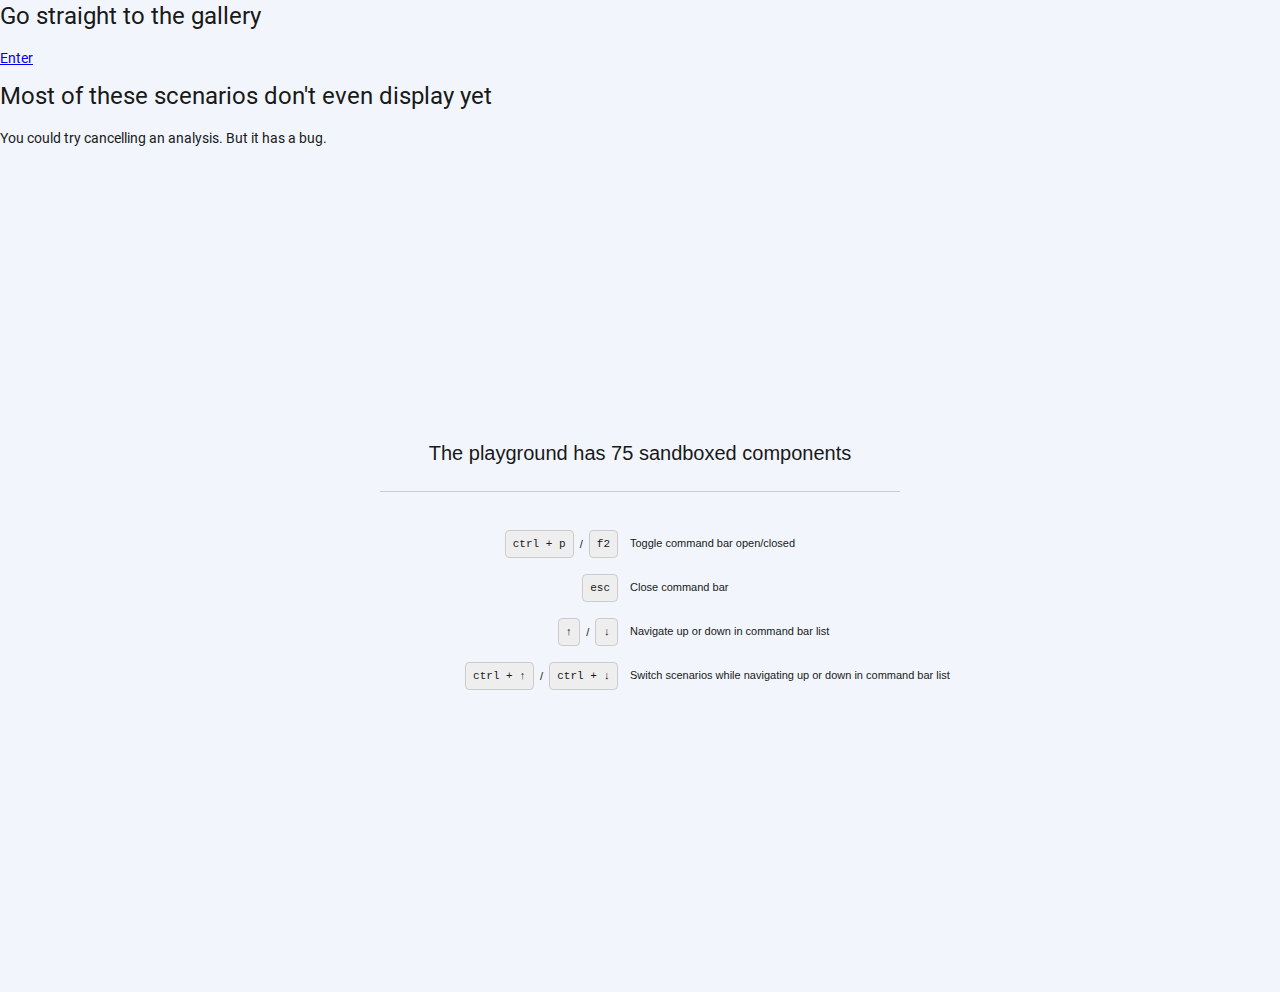
==== commit 0b1745b0: "Slightly prettier" ====
--- a/index.html
+++ b/index.html
@@ -8,6 +8,11 @@
   <link rel="icon" type="image/x-icon" href="favicon.ico">
 <link rel="stylesheet" href="styles.8447601041151b5f9703.css"></head>
 <body class="mat-typography">
+  <h1>Go straight to the gallery</h1>
+  <a href="gallery.html">Enter</a>
+  <p>
+  <h1>Most of these scenarios don't even display yet</h1>
+  You could try cancelling an analysis. But it has a bug.
   <sgp-client-root></sgp-client-root>
 <script src="runtime-es2015.0aa6ac2c20185da3904b.js" type="module"></script><script src="polyfills-es2015.1af6901a3f6eabd1901f.js" type="module"></script><script src="runtime-es5.d9209c611de2ffda9bab.js" nomodule></script><script src="polyfills-es5.841f0254848b43d83f77.js" nomodule></script><script src="main-es2015.170ff09599f9b5a8c7e7.js" type="module"></script><script src="main-es5.794067930bb0130ef8e1.js" nomodule></script></body>
 </html>
